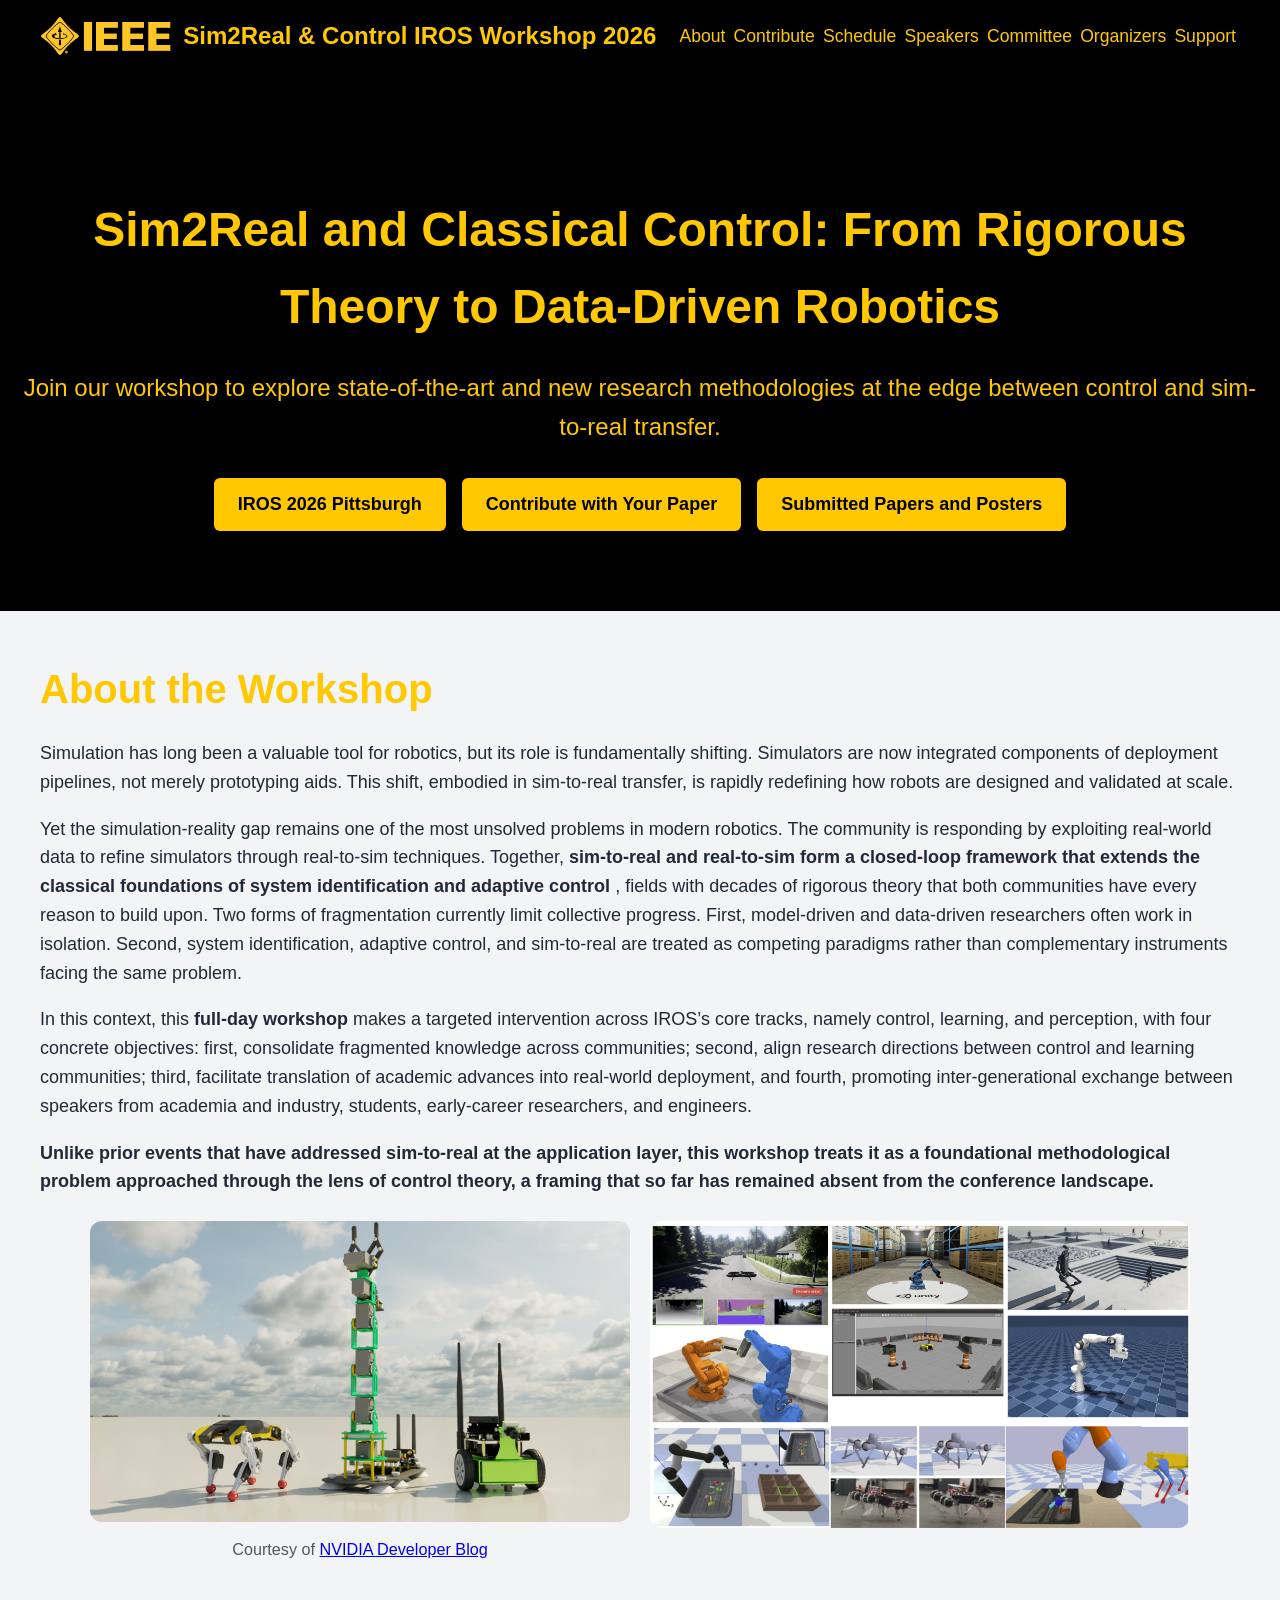
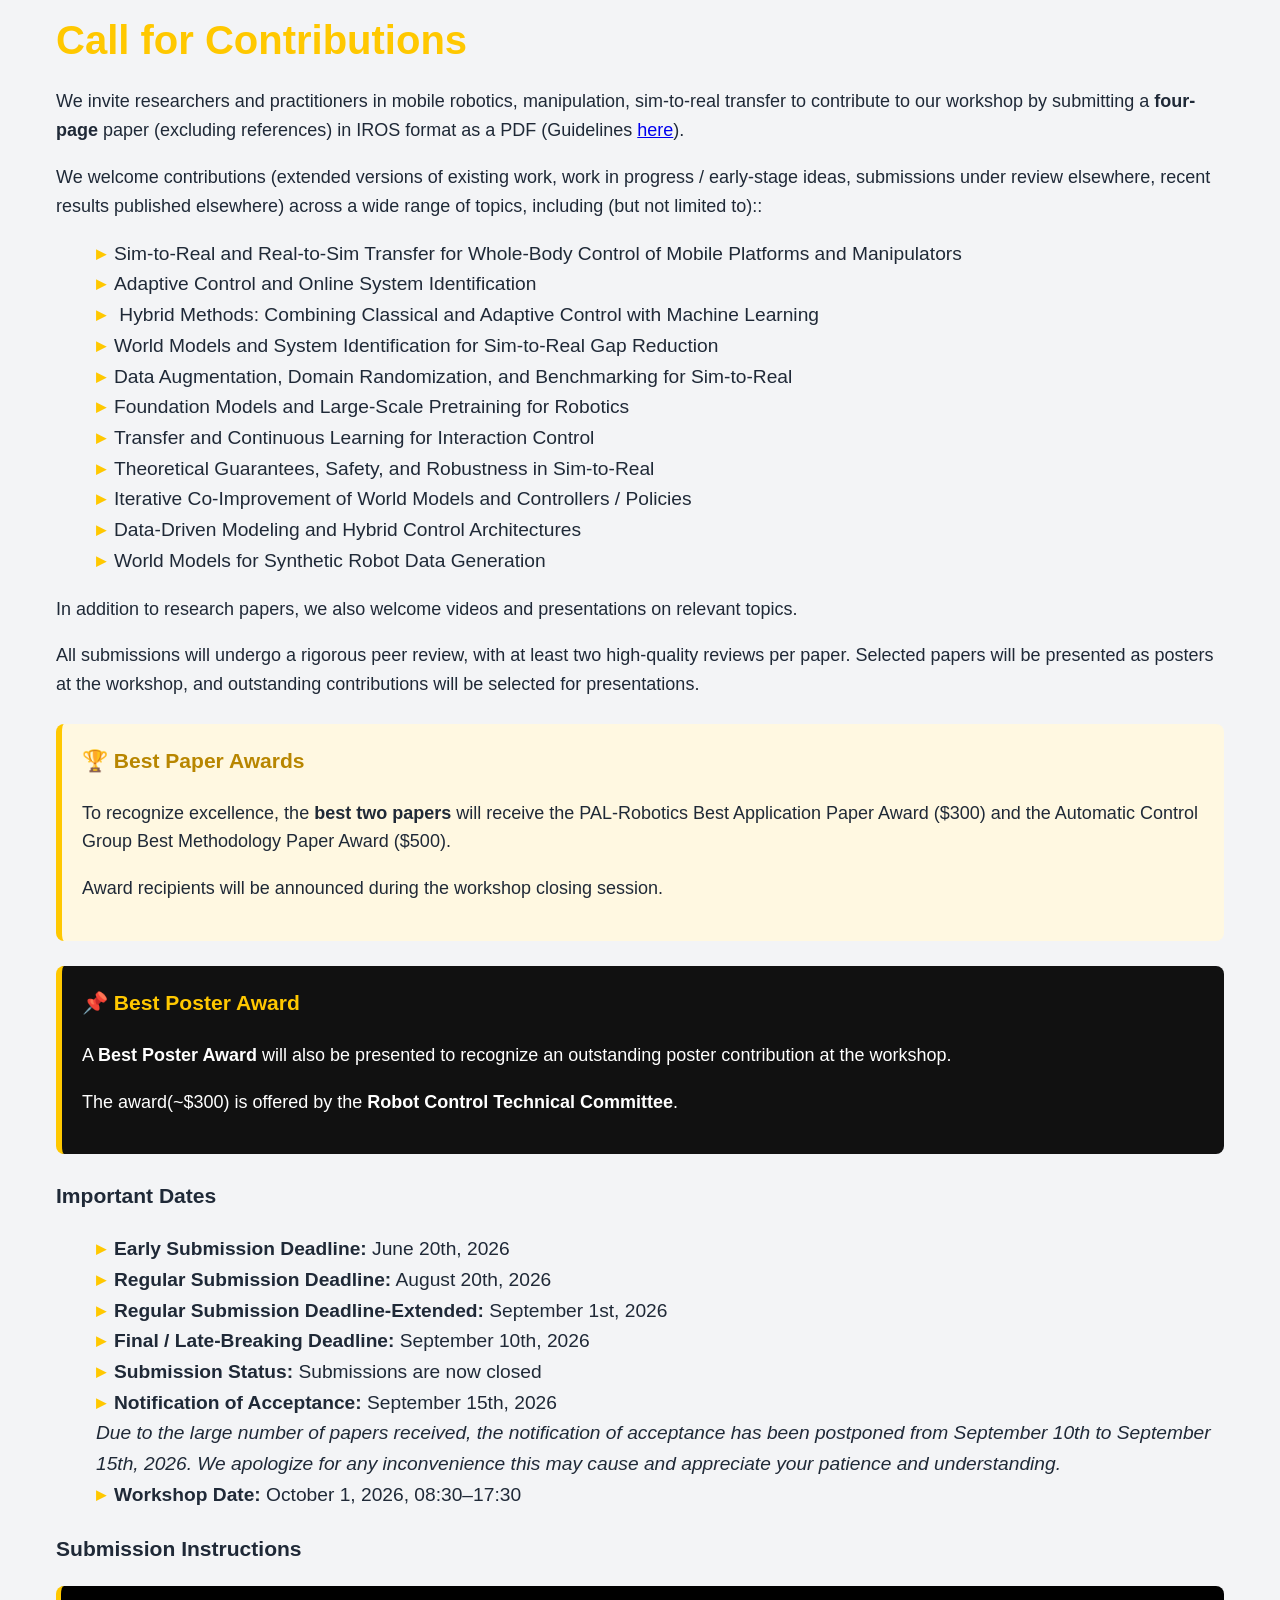
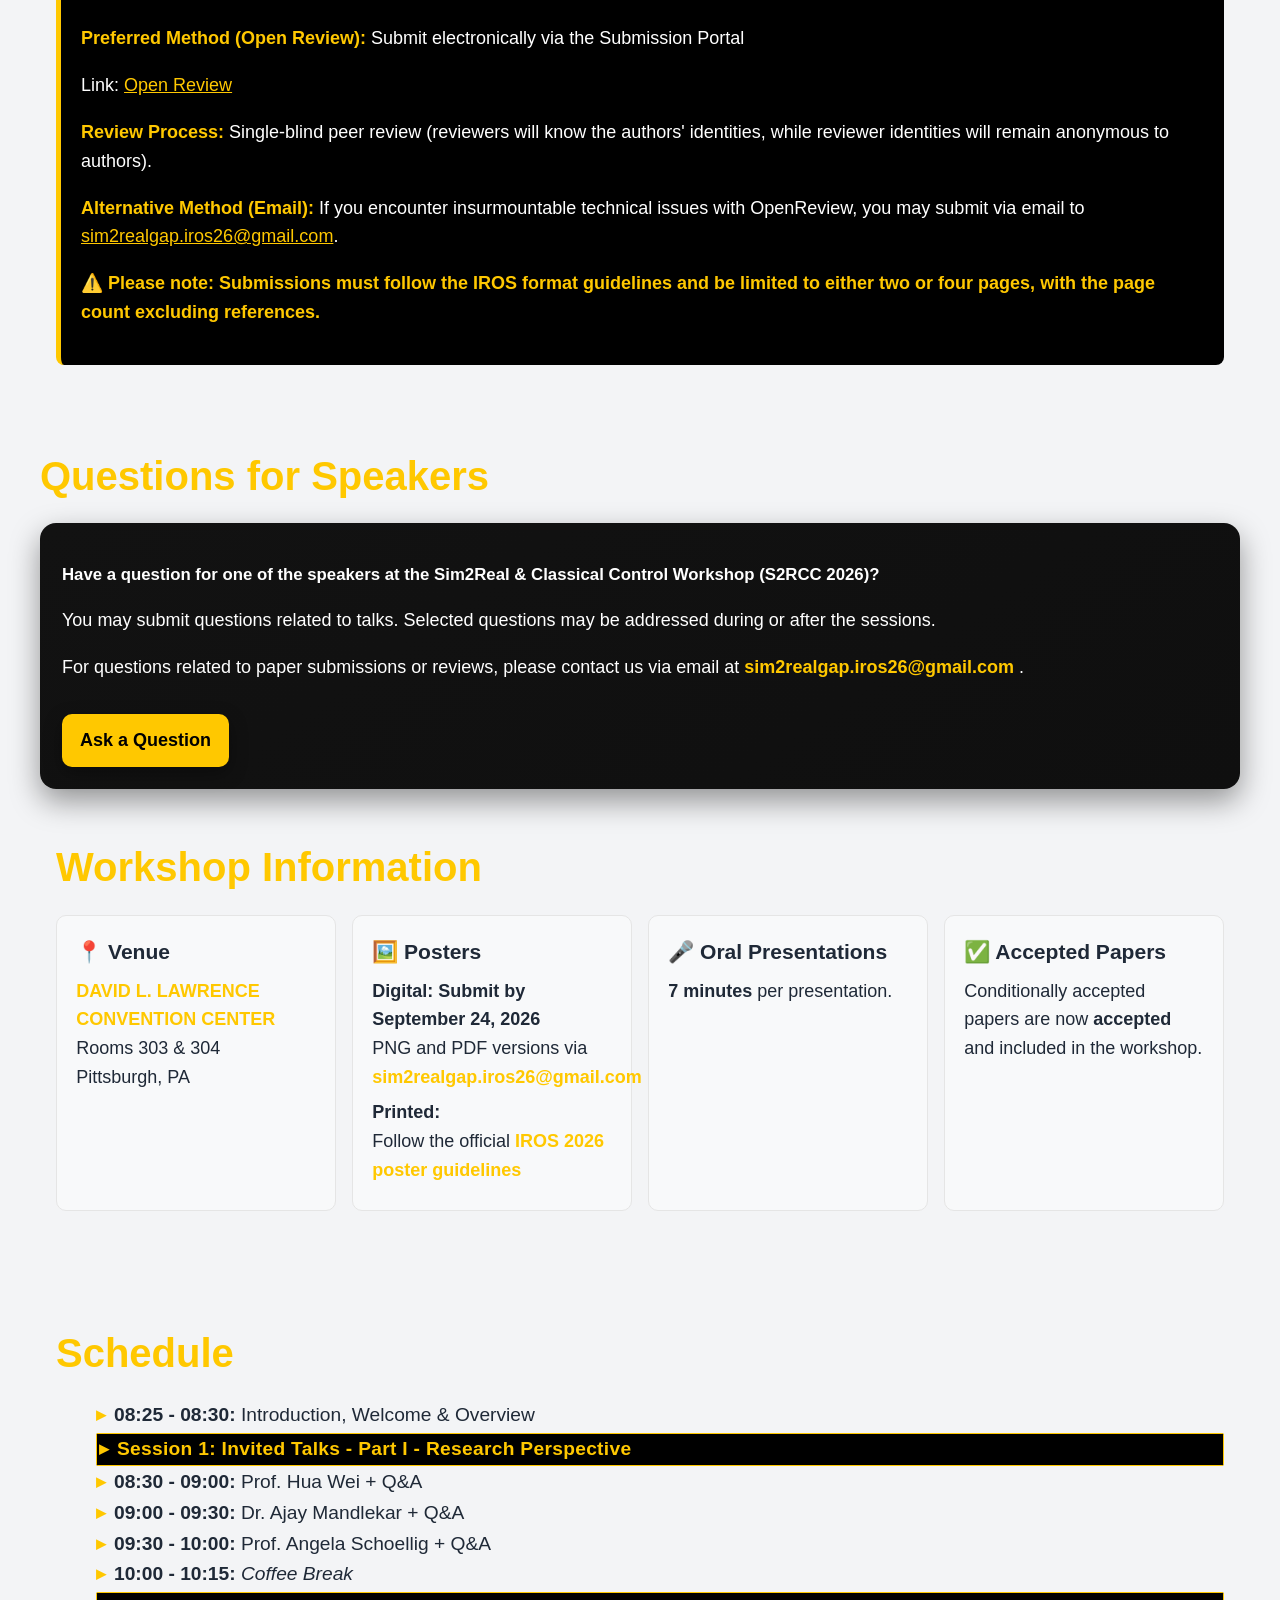
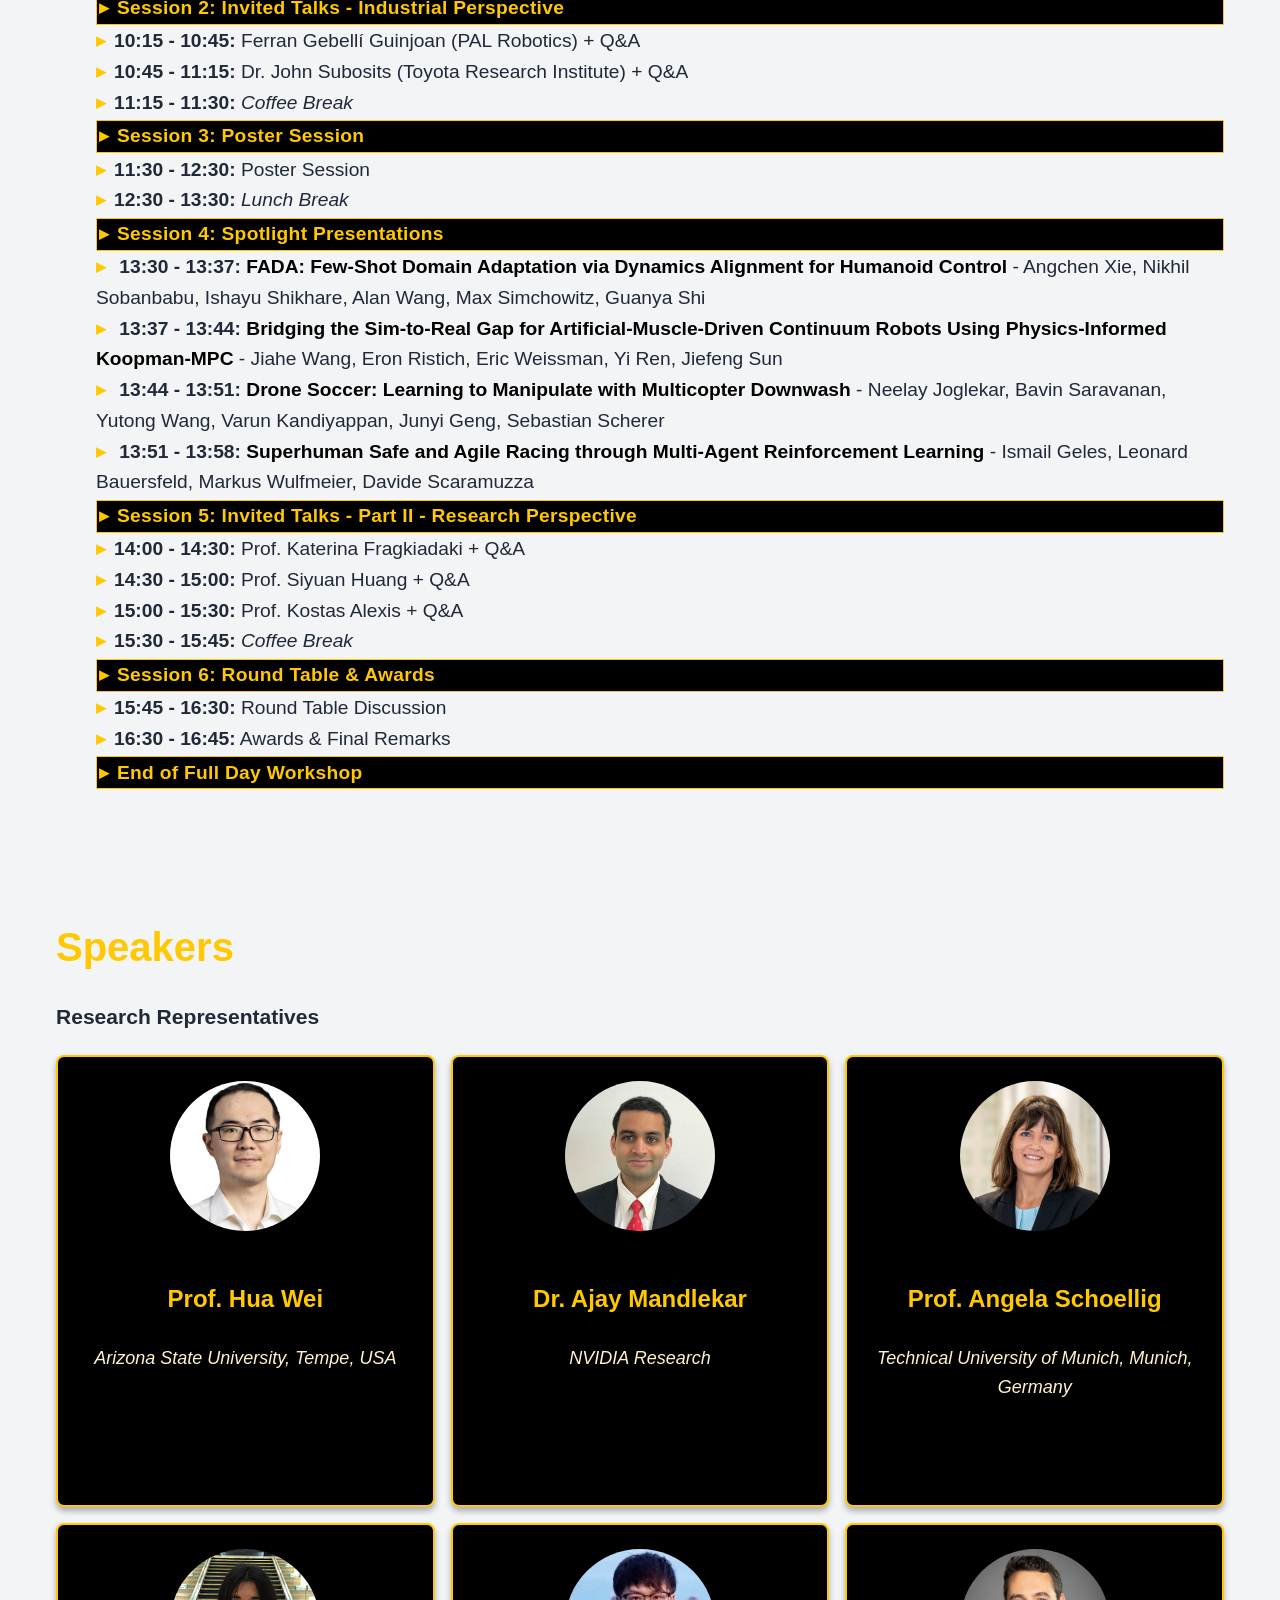
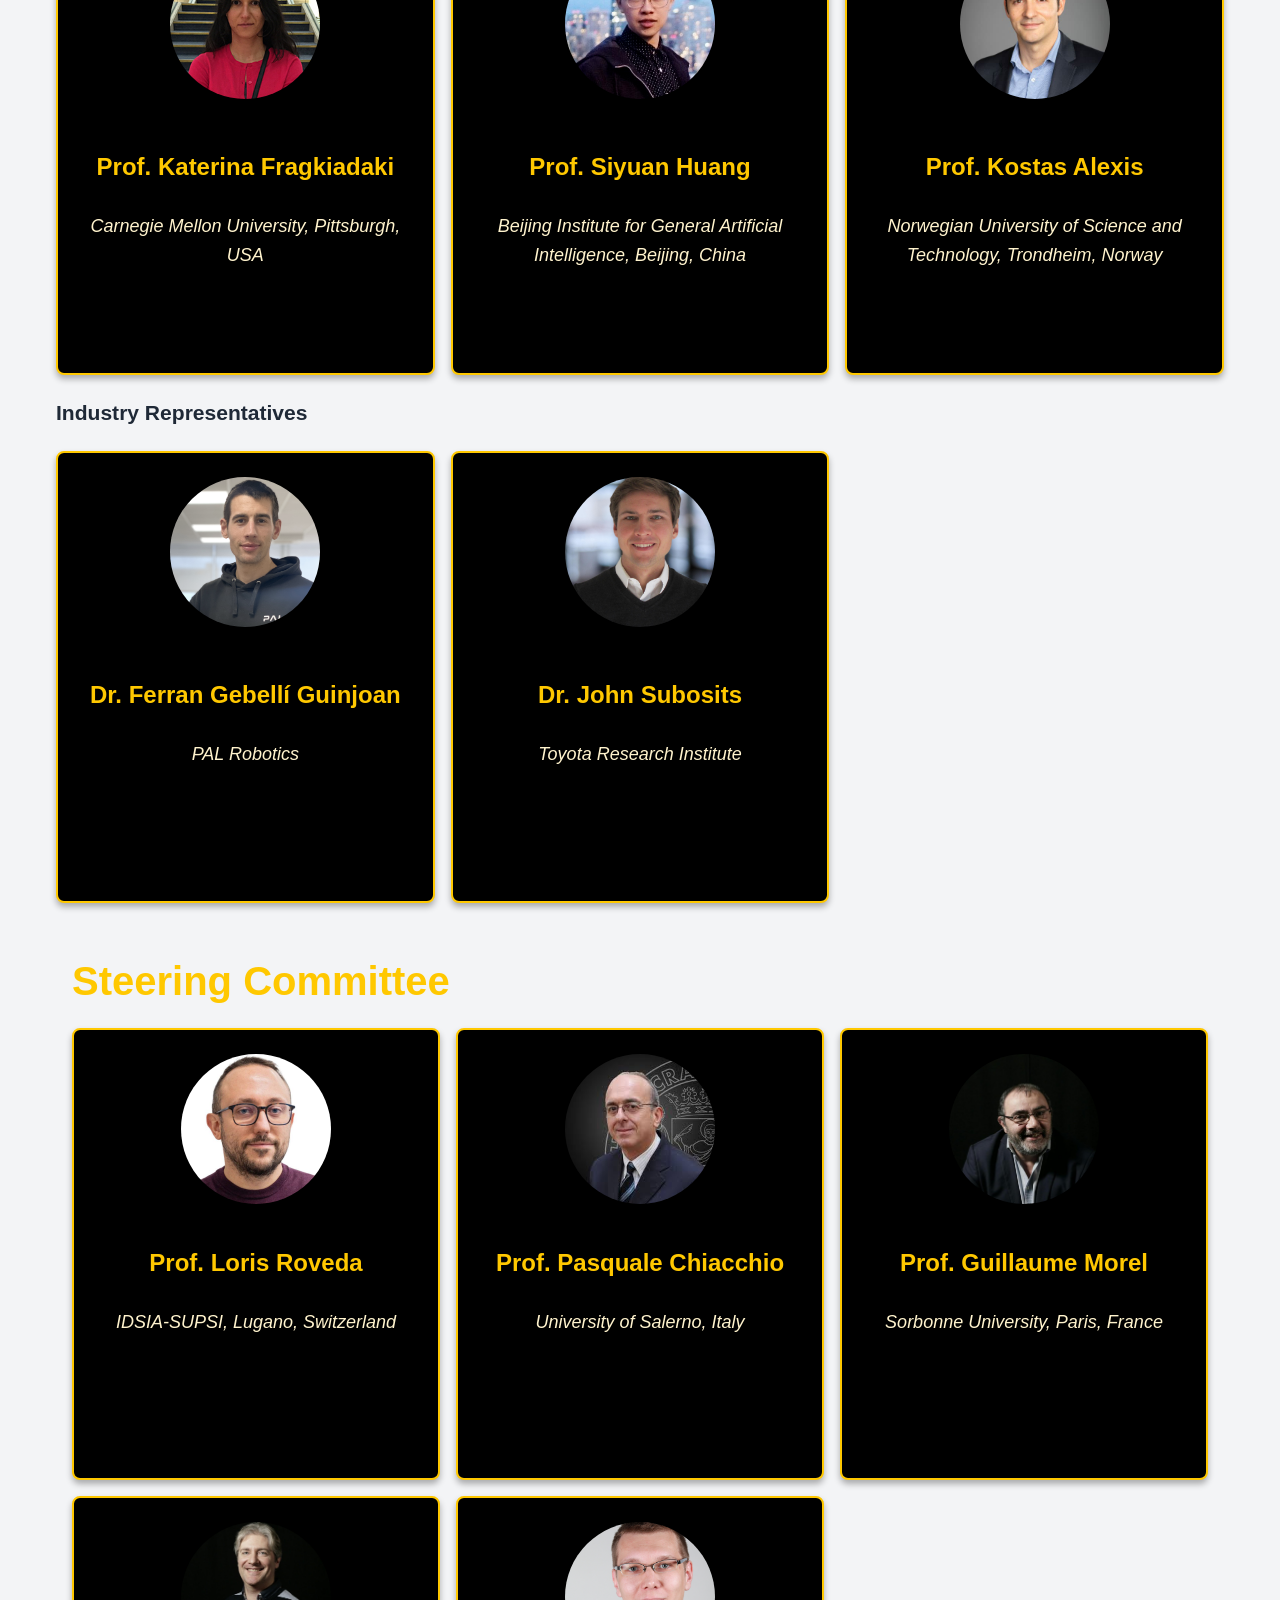
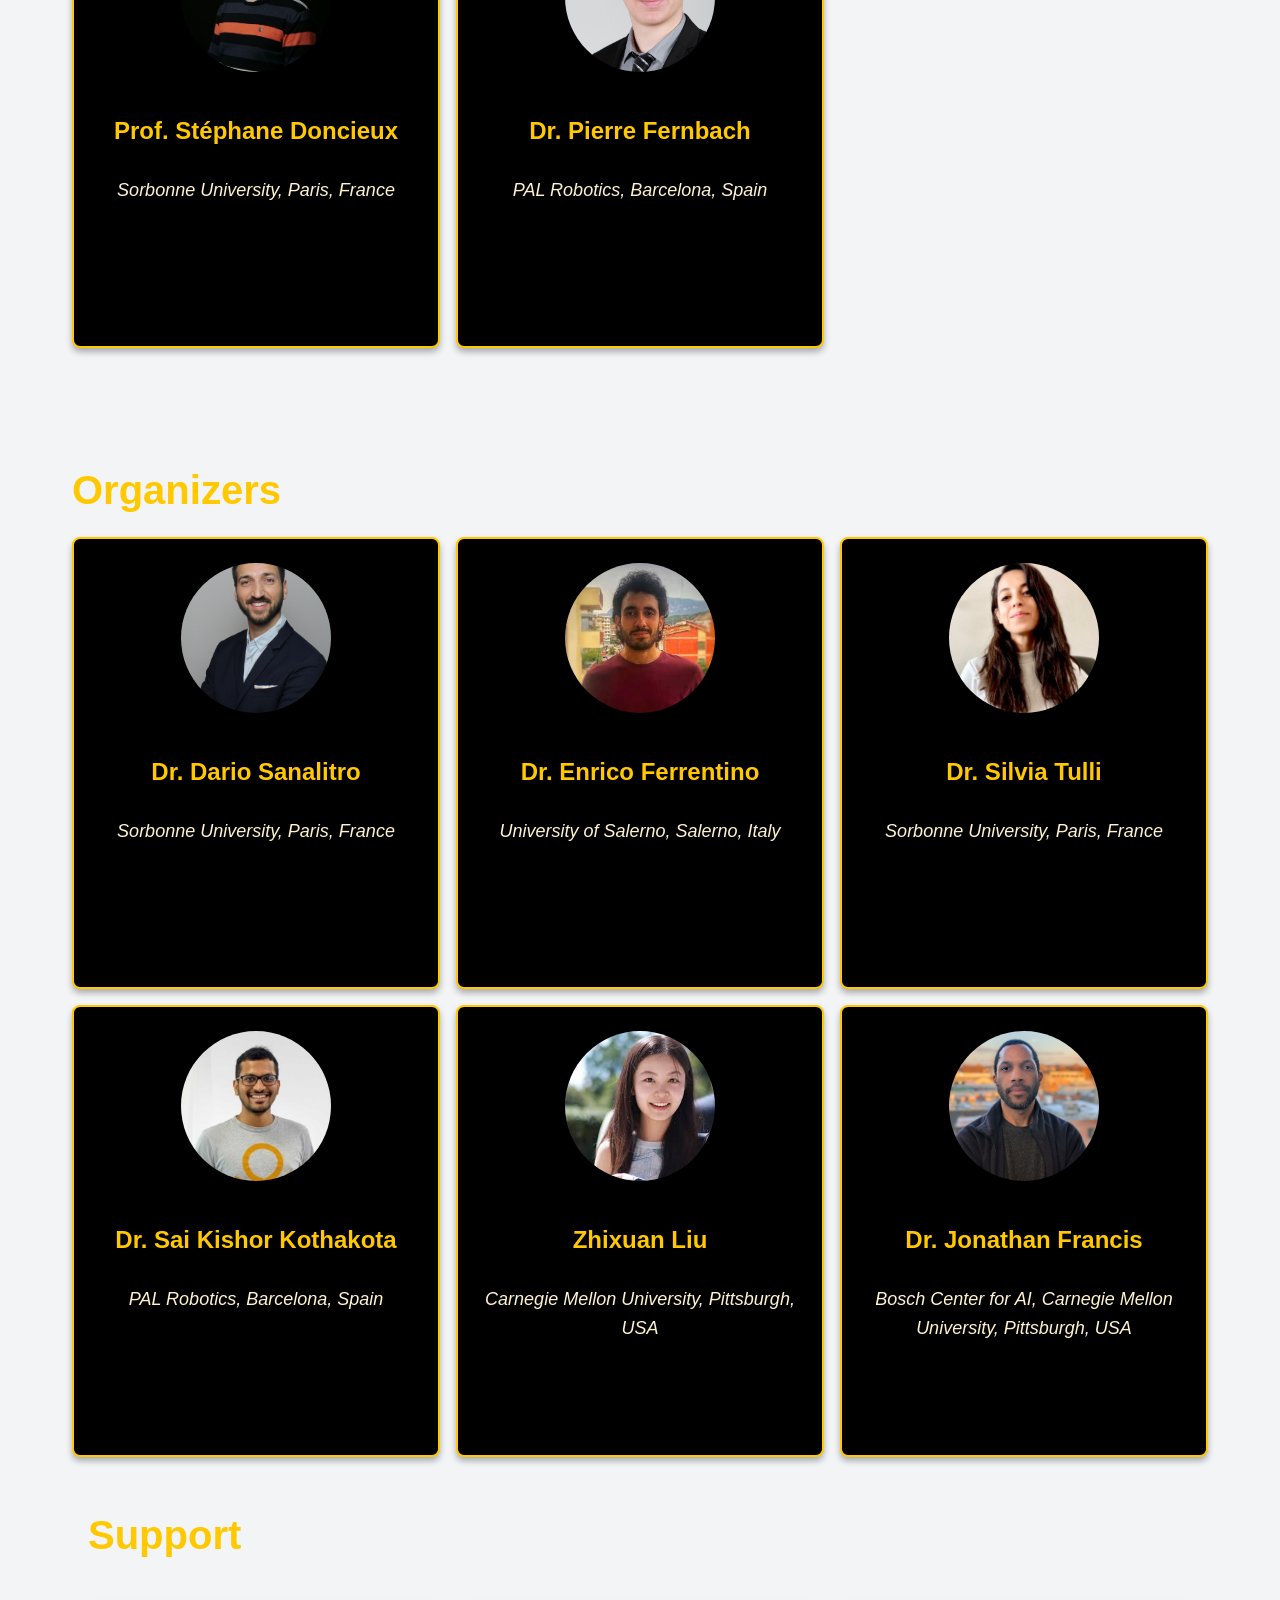
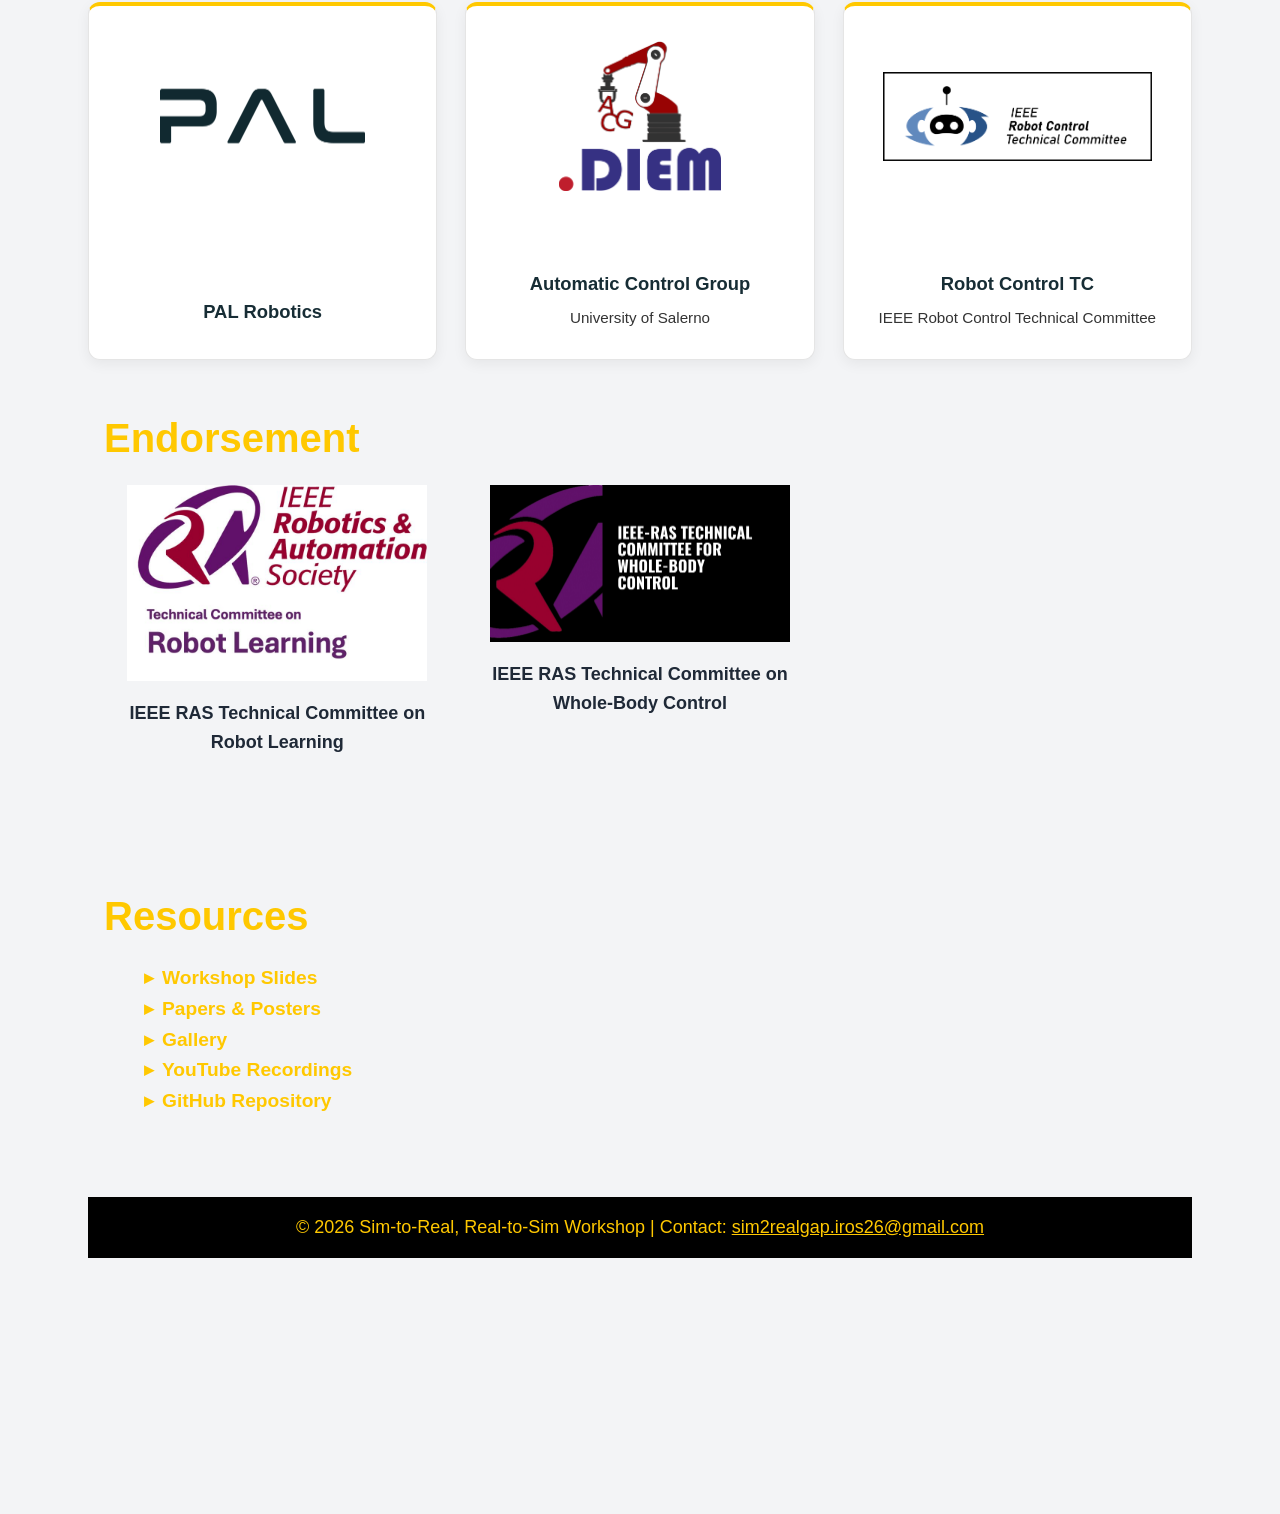
==== index.html @ a2e4227f "Update index.html" ====
<!DOCTYPE html>
<html lang="en">
<head>
  <meta charset="UTF-8">
  <meta name="viewport" content="width=device-width, initial-scale=1.0">
  <title>Sim2Real and Classical Control Workshop</title>
  <link rel="stylesheet" href="css/style.css">
  <script src="js/script.js" defer></script>
  <meta name="google-site-verification" content="RO2MeOyLV52VgD4TCIo8SEtLjc49aEYzUDkjh_sgpTs" />
    <meta name="description" content="Sim2Real and Classical Control: From Rigorous Theory to Data-Driven Robotics. IROS 2026 Workshop in Pittsburgh on sim-to-real transfer, classical control, robot learning, and data-driven robotics."> 
  <meta name="keywords" content="IROS 2026, Sim2Real, robotics, robot learning, classical control, sim-to-real transfer, data-driven robotics">
  <meta name="robots" content="index, follow">
  <link rel="canonical" href="https://sim2realgap.github.io/sim2real-and-control-workshop-iros2026/">
  <script type="application/ld+json">
{
 "@context": "https://schema.org",
 "@type": "Event",
 "name": "Sim2Real and Classical Control: From Rigorous Theory to Data-Driven Robotics",
 "startDate": "2026-10-01T08:30",
 "location": {
   "@type": "Place",
   "name": "IROS 2026 Pittsburgh"
 },
 "description": "IEEE IROS 2026 workshop on sim-to-real transfer, classical control, robot learning, and data-driven robotics."
}
</script>
</head>
<body>

  <!-- Header / Navigation -->
<header class="header">
  <nav class="nav container">
    <div class="logo-container">
      <img src="./images/ieee_logo.png" alt="Sim2Real and Control IROS Workshop 2026" class="logo-img">
      <span class="logo-text">Sim2Real & Control IROS Workshop 2026</span>
    </div>
    <ul class="nav-links">
      <li><a href="#about">About</a></li>
       <li><a href="#contribute">Contribute</a></li>
      <li><a href="#schedule">Schedule</a></li>
      <li><a href="#speakers">Speakers</a></li>
      <li><a href="#committee">Committee</a></li>
      <li><a href="#organizers">Organizers</a></li>
      <li><a href="#support">Support</a></li>
      <!-- <li><a href="#resources">Resources</a></li> -->
    </ul>
  </nav>
</header>

  <!-- Hero Section -->
  <section class="hero">
    <h2>Sim2Real and Classical Control: From Rigorous Theory to Data-Driven Robotics</h2>
    <p>Join our workshop to explore state-of-the-art and new research methodologies at the edge between control and sim-to-real transfer.</p>
  
    <div style="display: flex; flex-wrap: wrap; gap: 1rem; justify-content: center; margin-top: 1.5rem;">
    <a href="https://2026.ieee-iros.org/" target="_blank" class="btn btn-secondary" rel="noopener noreferrer">
      IROS 2026 Pittsburgh
    </a>
    <a href="https://openreview.net/group?id=IEEE.org/IROS/2026/Workshop/S2RCC" target="_blank" class="btn" rel="noopener noreferrer">
      Contribute with Your Paper
    </a>

    <a href="./posters.html" class="btn" rel="noopener noreferrer">
      Submitted Papers and Posters
    </a>        
  </div>
</a> </section>

<section id="about" class="container section">
  <h2>About the Workshop</h2>

  <p>
    Simulation has long been a valuable tool for robotics, but its role is fundamentally shifting. Simulators are now integrated components of deployment pipelines, not merely prototyping aids. This shift, embodied in sim-to-real transfer, is rapidly redefining how robots are designed and
validated at scale. 
  </p>
  <p>
Yet the simulation-reality gap remains one of the most unsolved problems in modern robotics. The community is responding by exploiting real-world data to refine simulators through real-to-sim techniques. Together, <b>sim-to-real and real-to-sim form a closed-loop framework that extends
the classical foundations of system identification and adaptive control </b>, fields with decades of rigorous theory that both communities have every reason to build upon.
Two forms of fragmentation currently limit collective progress. First, model-driven and data-driven researchers often work in isolation. Second, system identification, adaptive control, and
sim-to-real are treated as competing paradigms rather than complementary instruments facing the same problem.
  </p>
<p>
In this context, this <b>full-day workshop</b> makes a targeted intervention across IROS’s core tracks, namely control, learning, and perception, with four concrete objectives: first, consolidate fragmented knowledge across communities; second, align research directions between control and learning communities; third, facilitate translation of academic advances into real-world deployment, and fourth, promoting inter-generational exchange between speakers from academia and industry, students, early-career researchers, and engineers. 
  </p>
<p>
<b>Unlike prior events that have addressed sim-to-real at the application layer, this workshop treats it as a foundational methodological problem approached through the lens of control theory, a framing that so far has remained absent from the conference landscape.
 </b> </p>

<!-- Images container -->
<div style="display: flex; gap: 20px; justify-content: center; margin-top: 25px; flex-wrap: wrap;">

  <figure style="width: 45%; min-width: 280px; margin: 0; text-align: center;">
    <img src="./images/sim2real.png" alt="Sim-to-real transfer pipeline for robotics workshop IROS 2026" style="width: 100%; border-radius: 12px;">
    <figcaption style="font-size: 0.9em; color: #555; margin-top: 6px;">
      Courtesy of <a href="https://developer.nvidia.com/blog/training-in-nvidia-isaac-sim-closes-the-sim2real-gap/" target="_blank">NVIDIA Developer Blog</a>
    </figcaption>
  </figure>

  <figure style="width: 45%; min-width: 280px; margin: 0; text-align: center;">
    <img src="./images/all_sim.png" alt="Sim2Real simulators for robotics workshop IROS 2026" style="width: 100%; border-radius: 12px;">
    <figcaption style="font-size: 0.9em; color: #555; margin-top: 6px;">
    </figcaption>
  </figure>

</div>
  
  <section id="contribute" class="container section">
  <h2>Call for Contributions</h2>
  
  We invite researchers and practitioners in mobile robotics, manipulation, sim-to-real transfer to contribute to our workshop by submitting a <b>four-page</b> paper (excluding references) in IROS format as a PDF (Guidelines <a href="https://ras.papercept.net/conferences/support/support.php" target="_blank" rel="noopener noreferrer">here</a>).
  <p>
  We welcome contributions (extended versions of existing work, work in progress / early-stage ideas, submissions under review elsewhere, recent results published elsewhere) across a wide range of topics, including (but not limited to)::
  </p>

  <ul class="list">
    <li>Sim-to-Real and Real-to-Sim Transfer for Whole-Body Control of Mobile Platforms and
Manipulators</li>
    <li>Adaptive Control and Online System Identification</li>
    <li> Hybrid Methods: Combining Classical and Adaptive Control with Machine Learning</li>
    <li>World Models and System Identification for Sim-to-Real Gap Reduction</li>
    <li>Data Augmentation, Domain Randomization, and Benchmarking for Sim-to-Real</li>
    <li>Foundation Models and Large-Scale Pretraining for Robotics</li>
    <li>Transfer and Continuous Learning for Interaction Control</li>
    <li>Theoretical Guarantees, Safety, and Robustness in Sim-to-Real</li>
    <li>Iterative Co-Improvement of World Models and Controllers / Policies</li>
    <li>Data-Driven Modeling and Hybrid Control Architectures</li>
    <li>World Models for Synthetic Robot Data Generation</li>
  </ul>

  <p>In addition to research papers, we also welcome videos and presentations on relevant topics.
</p>

<p>All submissions will undergo a rigorous peer review, with at least two high-quality reviews per paper. Selected papers will be presented as posters at the workshop, and outstanding contributions will be selected for presentations.</p>

<!-- Best Paper Award Section -->
<div style="background-color: #fff8e1; border-left: 6px solid #ffc800; padding: 20px; margin: 25px 0; border-radius: 8px;">
  <h3 style="margin-top: 0; color: #b88600;">🏆 Best Paper Awards</h3>
    <p>To recognize excellence, the <b>best two papers</b> will receive the PAL-Robotics Best Application Paper Award ($300) and the Automatic Control Group Best Methodology Paper Award ($500). </p>
  <p>
  <p>
    Award recipients will be announced during the workshop closing session.
  </p>
</div>

    <!-- Best Poster Award Section -->
<div style="background-color: #111111; border-left: 6px solid #ffc800; padding: 20px; margin: 25px 0; border-radius: 8px; color: #ffffff;">
  <h3 style="margin-top: 0; color: #ffc800;">📌 Best Poster Award</h3>
  <p>
    A <b>Best Poster Award</b> will also be presented to recognize an
    outstanding poster contribution at the workshop.
  </p>
  <p>
    The award(~$300) is offered by the <b>Robot Control Technical Committee</b>.
  </p>
</div>

<h3>Important Dates</h3>

<ul class="list">
  <li><strong>Early Submission Deadline:</strong> June 20th, 2026</li>
  <li><strong>Regular Submission Deadline:</strong> August 20th, 2026</li>
  <li><strong>Regular Submission Deadline-Extended:</strong> September 1st, 2026</li>
  <li><strong>Final / Late-Breaking Deadline:</strong> September 10th, 2026</li>
  <li><strong>Submission Status:</strong> Submissions are now closed</li>
  <li><strong>Notification of Acceptance:</strong> September 15th, 2026
      <br><em>Due to the large number of papers received, the notification of acceptance has been postponed from September 10th to September 15th, 2026. We apologize for any inconvenience this may cause and appreciate your patience and understanding.</em>
      </li>
  <li><strong>Workshop Date:</strong> October 1, 2026, 08:30–17:30</li>
</ul>

<h3>Submission Instructions</h3>

<div style="background-color: #000000; color: #ffffff; border-left: 5px solid #ffc800; padding: 20px; margin: 15px 0; border-radius: 8px;">
  <p><strong style="color: #ffc800;">Preferred Method (Open Review):</strong> Submit electronically via the Submission Portal</p>
  <p>Link: <a href="https://openreview.net/group?id=IEEE.org/IROS/2026/Workshop/S2RCC" target="_blank" style="color: #ffc800;"> Open Review</a></p>

  <p><strong style="color: #ffc800;">Review Process:</strong> Single-blind peer review (reviewers will know the authors' identities, while reviewer identities will remain anonymous to authors).</p>
  
  <p><strong style="color: #ffc800;">Alternative Method (Email):</strong> If you encounter insurmountable technical issues with OpenReview, you may submit via email to <a href="mailto:sim2realgap.iros26@gmail.com" style="color: #ffc800;">sim2realgap.iros26@gmail.com</a>.</p>

  <p style="color: #ffc800; font-weight: bold; margin-top: 10px;">⚠️ Please note: Submissions must follow the IROS format guidelines and be limited to either two or four pages, with the page count excluding references.</p>
</div>
</section>

  <h2>Questions for Speakers</h2>

<div class="qa-box">

  <p class="qa-intro">
    Have a question for one of the speakers at the Sim2Real & Classical Control Workshop (S2RCC 2026)?
  </p>

  <p>
    You may submit questions related to talks. Selected questions may be addressed during or after the sessions.
  </p>

  <p>
    For questions related to paper submissions or reviews, please contact us via email at
    <a href="mailto:sim2realgap.iros26@gmail.com">
      sim2realgap.iros26@gmail.com
    </a>.
  </p>

  <a class="qa-button"
     href="https://docs.google.com/forms/d/e/1FAIpQLSc-sWcp3T8vetr5dh4k6BwvKU0Ku7mAKgW0arsXTkJzhmsqSA/viewform?usp=publish-editor"
     target="_blank">
    Ask a Question
  </a>

</div>

  <!-- Workshop Information Section -->

<section id="workshop-info" class="container section">
  <h2>Workshop Information</h2>

  <div class="info-grid">

<div class="info-card"> <h3>📍 Venue</h3> <p> <strong> <a href="https://www.pittsburghcc.com/" target="_blank" rel="noopener noreferrer"> DAVID L. LAWRENCE CONVENTION CENTER </a> </strong><br> Rooms 303 &amp; 304<br> Pittsburgh, PA </p> </div>

<div class="info-card"> <h3>🖼️ Posters</h3>

<p> <strong>Digital: Submit by September 24, 2026</strong><br> PNG and PDF versions via <a href="mailto:sim2realgap.iros26@gmail.com"> sim2realgap.iros26@gmail.com </a> </p>

<p> <strong>Printed: </strong><br> Follow the official <a href="https://2026.ieee-iros.org/program/presenter-instructions" target="_blank" rel="noopener noreferrer"> IROS 2026 poster guidelines </a> </p> </div>

<div class="info-card"> <h3>🎤 Oral Presentations</h3> <p> <strong>7 minutes</strong> per presentation. </p> </div>

<div class="info-card"> <h3>✅ Accepted Papers</h3> <p> Conditionally accepted papers are now <strong>accepted</strong> and included in the workshop. </p> </div>
  </div>
</section>

<!-- Schedule Section -->
<section id="schedule" class="container section">
  <h2>Schedule</h2>
  <ul class="list">
    <li><strong>08:25 - 08:30:</strong> Introduction, Welcome & Overview</li>

    <li class="session-title">Session 1: Invited Talks - Part I - Research Perspective</li>
    <li><strong>08:30 - 09:00:</strong> Prof. Hua Wei + Q&A</li>
    <li><strong>09:00 - 09:30:</strong> Dr. Ajay Mandlekar + Q&A</li>
    <li><strong>09:30 - 10:00:</strong> Prof. Angela Schoellig + Q&A</li>
    <li><strong>10:00 - 10:15:</strong> <em>Coffee Break</em></li>

    <li class="session-title">Session 2: Invited Talks - Industrial Perspective</li>
    <li><strong>10:15 - 10:45:</strong> Ferran Gebellí Guinjoan (PAL Robotics) + Q&A</li>
    <li><strong>10:45 - 11:15:</strong> Dr. John Subosits (Toyota Research Institute) + Q&A</li>
    <li><strong>11:15 - 11:30:</strong> <em>Coffee Break</em></li>

    <li class="session-title">Session 3: Poster Session</li>
    <li><strong>11:30 - 12:30:</strong> Poster Session</li>

    <li><strong>12:30 - 13:30:</strong> <em>Lunch Break</em></li>

    <li class="session-title">Session 4: Spotlight Presentations</li>
    <li>
  <strong>13:30 - 13:37:</strong>
  <a href="https://openreview.net/forum?id=NOqbCDCEtq" target="_blank">
    FADA: Few-Shot Domain Adaptation via Dynamics Alignment for Humanoid Control
  </a>
  - Angchen Xie, Nikhil Sobanbabu, Ishayu Shikhare, Alan Wang,
  Max Simchowitz, Guanya Shi
</li>

<li>
  <strong>13:37 - 13:44:</strong>
  <a href="https://openreview.net/forum?id=C9x1GMQRAo" target="_blank">
    Bridging the Sim-to-Real Gap for Artificial-Muscle-Driven Continuum Robots
    Using Physics-Informed Koopman-MPC
  </a>
  - Jiahe Wang, Eron Ristich, Eric Weissman, Yi Ren, Jiefeng Sun
</li>

<li>
  <strong>13:44 - 13:51:</strong>
  <a href="https://openreview.net/forum?id=j9hYMWmsuU" target="_blank">
    Drone Soccer: Learning to Manipulate with Multicopter Downwash
  </a>
  - Neelay Joglekar, Bavin Saravanan, Yutong Wang, Varun Kandiyappan,
  Junyi Geng, Sebastian Scherer
</li>

<li>
  <strong>13:51 - 13:58:</strong>
  <a href="https://openreview.net/forum?id=xiYeGeU01C" target="_blank">
    Superhuman Safe and Agile Racing through Multi-Agent Reinforcement Learning
  </a>
  - Ismail Geles, Leonard Bauersfeld, Markus Wulfmeier, Davide Scaramuzza
</li>

    <li class="session-title">Session 5: Invited Talks - Part II - Research Perspective</li>
    <li><strong>14:00 - 14:30:</strong> Prof. Katerina Fragkiadaki + Q&A</li>
    <li><strong>14:30 - 15:00:</strong> Prof. Siyuan Huang + Q&A</li>
    <li><strong>15:00 - 15:30:</strong> Prof. Kostas Alexis + Q&A</li>
    <li><strong>15:30 - 15:45:</strong> <em>Coffee Break</em></li>

    <li class="session-title">Session 6: Round Table & Awards</li>
    <li><strong>15:45 - 16:30:</strong> Round Table Discussion</li>
    <li><strong>16:30 - 16:45:</strong> Awards & Final Remarks</li>

    <li class="session-title"><strong>End of Full Day Workshop</strong></li>
  </ul>
</section>

  <!-- Speakers Section -->
  <section id="speakers" class="container section">
    <h2>Speakers</h2>
      <!-- Research Representatives -->
  <h3>Research Representatives</h3>
<div class="grid">
  <div class="card">
    <a href="https://labs.engineering.asu.edu/hw/" target="_blank">
      <img src="./images/people/hua.png" alt="Prof. Hua Wei">
      <h3>Prof. Hua Wei</h3>
    </a>
    <p class="affiliation">Arizona State University, Tempe, USA</p>
  </div>

   <div class="card">
    <a href="https://ai.stanford.edu/~amandlek/" target="_blank">
      <img src="./images/people/ajay.jpeg" alt="Dr. Ajay Mandlekar">
      <h3>Dr. Ajay Mandlekar</h3>
    </a>
    <p class="affiliation">NVIDIA Research</p>
  </div>

    <div class="card">
    <a href="https://www.dynsyslab.org/prof-angela-schoellig/" target="_blank">
      <img src="./images/people/angela.jpg" alt="Prof. Angela Schoellig">
      <h3>Prof. Angela Schoellig</h3>
    </a>
    <p class="affiliation">Technical University of Munich, Munich, Germany</p>
  </div>

  <div class="card">
    <a href="https://www.cs.cmu.edu/~katef/" target="_blank">
      <img src="./images/people/kate.jpg" alt="Prof. Katerina Fragkiadaki">
      <h3>Prof. Katerina Fragkiadaki</h3>
    </a>
    <p class="affiliation">Carnegie Mellon University, Pittsburgh, USA</p>
  </div>
    <div class="card">
    <a href="https://siyuanhuang.com/" target="_blank">
      <img src="./images/people/siyuan.jpeg" alt="Prof. Siyuan Huang">
      <h3>Prof. Siyuan Huang</h3>
    </a>
    <p class="affiliation">Beijing Institute for General Artificial Intelligence, Beijing, China</p>
  </div>

  <div class="card">
    <a href="http://www.kostasalexis.com/" target="_blank">
      <img src="./images/people/kostas.jpg" alt="Prof. Kostas Alexis">
      <h3>Prof. Kostas Alexis</h3>
    </a>
    <p class="affiliation">Norwegian University of Science and Technology, Trondheim, Norway</p>
  </div>

</div>
    <!-- Industry Representatives -->
<h3>Industry Representatives</h3>
<div class="grid">
  <div class="card">
    <a href="https://www.pal-robotics.com/" target="_blank">
      <img src="./images/people/ferran.png" alt="PAL Robotics Speaker">
      <h3>Dr. Ferran Gebellí Guinjoan</h3>
    </a>
    <p class="affiliation">PAL Robotics</p>
  </div>

  <div class="card">
    <a href="https://scholar.google.com/citations?user=BmXLo58AAAAJ&hl=en" target="_blank">
      <img src="./images/people/John.jpg" alt="Dr. John Subosits">
      <h3>Dr. John Subosits</h3>
    </a>
    <p class="affiliation">Toyota Research Institute</p>
  </div>
</div>

  <!-- Papers Section 
  <section id="papers" class="container section">
    <h2>Accepted Papers</h2>
    <div class="grid">
      <div class="card">
        <h3>RotorPy: Python Multirotor Simulator</h3>
        <p>Authors: A. Researcher, B. Developer</p>
        <a href="assets/pdfs/rotorpy.pdf" class="btn-link">View PDF</a>
      </div>
      <div class="card">
        <h3>MARSIM: Lightweight LiDAR UAV Simulator</h3>
        <p>Authors: C. Engineer, D. Scientist</p>
        <a href="assets/pdfs/marsim.pdf" class="btn-link">View PDF</a>
      </div>
    </div>
  </section> -->

  <!-- Simulators Section 
  <section id="simulators" class="container section">
    <h2>UAV Simulators & Tools</h2>
    <div class="grid">
      <div class="card">
        <h3>AirSim</h3>
        <p>Photorealistic simulator for drones and autonomous vehicles.</p>
        <a href="https://microsoft.github.io/AirSim/" target="_blank" class="btn-link">Visit</a>
      </div>
      <div class="card">
        <h3>Flightmare</h3>
        <p>Fast UAV simulator for research and learning-based control.</p>
        <a href="#" class="btn-link">Visit</a>
      </div>
    </div>
  </section> -->
  
    <!-- Commitee Section -->
<section id="committee" class="container section">
  <h2>Steering Committee</h2>
  <div class="grid">

    <div class="card">
      <img src="./images/loris.jpg" alt="Loris Roveda">
      <h3>
        <a href="https://scholar.google.com/citations?hl=en&user=3un_pPgAAAAJ" target="_blank">Prof. Loris Roveda</a>
      </h3>
      <p class="affiliation">IDSIA-SUPSI, Lugano, Switzerland</p>
      <!-- Google Scholar profile found — cited works in robotics, AI, optimization, etc. :contentReference[oaicite:0]{index=0} -->
    </div>

    <div class="card">
      <img src="./images/chiacchio.jpeg" alt="Pasquale Chiacchio">
      <h3>
        <a href="https://scholar.google.fr/citations?hl=en&user=ylhIiSAAAAAJ" target="_blank">Prof. Pasquale Chiacchio</a>
      </h3>
      <p class="affiliation">University of Salerno, Italy</p>
      <!-- Verified Google Scholar profile for Pasquale Chiacchio :contentReference[oaicite:1]{index=1} -->
    </div>

    <div class="card">
      <img src="./images/people/guillaume.png" alt="Guillaume Morel">
      <h3>
        <a href="https://scholar.google.com/citations?hl=en&user=ESb02QcAAAAJ" target="_blank">Prof. Guillaume Morel</a>
      </h3>
      <p class="affiliation">Sorbonne University, Paris, France</p>
      <!-- Google Scholar page showing long publication record in robotics :contentReference[oaicite:2]{index=2} -->
    </div>

    <div class="card">
      <img src="./images/people/stephane.jpg" alt="Stephane Doncieux">
      <h3>
        <a href="https://scholar.google.com/citations?hl=en&user=K7tt_7QAAAAJ" target="_blank">Prof. Stéphane Doncieux</a>
      </h3>
      <p class="affiliation">Sorbonne University, Paris, France</p>
      <!-- Verified Google Scholar profile for Stéphane Doncieux :contentReference[oaicite:3]{index=3} -->
    </div>

    <div class="card">
      <img src="./images/people/pierre.JPG" alt="Pierre Fernbach">
      <h3>
        <a href="https://scholar.google.com/citations?user=y4XnB6IAAAAJ&hl=fr" target="_blank">Dr. Pierre Fernbach </a>
      </h3>
      <p class="affiliation">PAL Robotics, Barcelona, Spain</p>
      <!-- Verified Google Scholar profile for Stéphane Doncieux :contentReference[oaicite:3]{index=3} -->
    </div>

  </div>
</section>
<section id="organizers" class="container section">
  <h2>Organizers</h2>
  <div class="grid">
<div class="card">
  <img src="./images/dario.png" alt="Dario Sanalitro">
  <h3>
    <a href="https://dsanalit.github.io" target="_blank">Dr. Dario Sanalitro</a>
  </h3>
  <p class="affiliation">Sorbonne University, Paris, France</p>
</div>

<div class="card">
  <img src="./images/enrico.jpeg" alt="Enrico Ferrentino">
  <h3>
    <a href="https://scholar.google.com/citations?user=WKTJ6iIAAAAJ&hl=en" target="_blank">Dr. Enrico Ferrentino</a>
  </h3>
  <p class="affiliation">University of Salerno, Salerno, Italy</p>
</div>

<div class="card">
  <img src="./images/silvia.jpg" alt="Silvia Tulli">
  <h3>
    <a href="https://silviatulli.com" target="_blank">Dr. Silvia Tulli</a>
  </h3>
  <p class="affiliation">Sorbonne University, Paris, France</p>
</div>

<div class="card">
  <img src="./images/sai.jpeg" alt="Sai Kishor Kothakota">
  <h3>
    <a href="#" target="_blank">Dr. Sai Kishor Kothakota</a>
  </h3>
  <p class="affiliation">PAL Robotics, Barcelona, Spain</p>
</div>

    <div class="card">
      <img src="./images/people/liu.jpeg" alt="Zhixuan Liu">
      <h3>
        <a href="https://ariannaliu.github.io/" target="_blank">Zhixuan Liu</a>
      </h3>
      <p class="affiliation">Carnegie Mellon University, Pittsburgh, USA</p>
    </div>

    <div class="card">
      <img src="./images/people/jon.jpg" alt="Jonathan Francis">
      <h3>
        <a href="https://jonfranc.com/" target="_blank">Dr. Jonathan Francis</a>
      </h3>
      <p class="affiliation">Bosch Center for AI, Carnegie Mellon University, Pittsburgh, USA</p>
    </div>


  </div>

<!-- Support Section -->
<section id="support" class="container section">
  <h2>Support</h2>

  <div class="support-grid">

    <!-- PAL Robotics -->
    <div class="sponsor-card">
      <div class="sponsor-logo">
        <a href="https://www.pal-robotics.com/" target="_blank">
          <img src="./images/pal_logo.png" alt="PAL Robotics Logo">
        </a>
      </div>

      <div class="sponsor-info">
        <h3>PAL Robotics</h3>
      </div>
    </div>

    <!-- Automatic Control Group -->
    <div class="sponsor-card">
      <div class="sponsor-logo">
        <a href="https://www.second-sponsor.com/" target="_blank">
          <img src="./images/logo_automatic.png" alt="Automatic Control Group Logo">
        </a>
      </div>

      <div class="sponsor-info">
        <h3>Automatic Control Group</h3>
        <p>University of Salerno</p>
      </div>
    </div>

    <!-- Robot Control Technical Committee -->
    <div class="sponsor-card">
      <div class="sponsor-logo">
        <a href="https://www.second-sponsor.com/" target="_blank">
          <img src="./images/RC_Logo.png" alt="IEEE Robot Control Technical Committee Logo">
        </a>
      </div>

      <div class="sponsor-info">
        <h3>Robot Control TC</h3>
        <p>IEEE Robot Control Technical Committee</p>
      </div>
    </div>

  </div>

<!-- Endorsement Section -->
<section id="committee" class="container section">
  <h2>Endorsement</h2>
  <div class="grid">
    <div class="image-only">
      <a href="https://www.ieee-ras.org/technical-activities/technical-committees/robot-learning" target="_blank">
        <img src="./images/ras_RL.jpeg" alt="IEEE RAS Technical Committee on Robot Learning Logo">
      </a>
      <p><strong>IEEE RAS Technical Committee on Robot Learning</strong></p>
    </div>

    <div class="image-only">
      <a href="https://www.ieee-ras.org/technical-activities/technical-committees/whole-body-control" target="_blank">
        <img src="./images/ras_wbc.jpeg" alt="IEEE RAS Technical Committee on Whole-Body Control Logo">
      </a>
      <p><strong>IEEE RAS Technical Committee on Whole-Body Control</strong></p>
    </div>
  </div>
</section>

  <!-- Resources Section -->
  <section id="resources" class="container section">
    <h2>Resources</h2>
    <ul class="list">
      <li><a href="#" class="btn-link">Workshop Slides</a></li>
      <li><a href="posters.html" class="btn-link">Papers & Posters</a></li>
      <li><a href="#" class="btn-link">Gallery</a></li>
      <li><a href="#" class="btn-link">YouTube Recordings</a></li>
      <li><a href="#" class="btn-link">GitHub Repository</a></li>
      
    </ul>
  </section>

  <!-- Footer -->
  <footer class="footer">
    &copy; 2026 Sim-to-Real, Real-to-Sim Workshop | Contact: <a href="mailto:sim2realgap.iros26@gmail.com @gmail.com">sim2realgap.iros26@gmail.com</a>
  </footer>

</body>
</html>
---- css/style.css ----
/* General Styles */
body {
  font-family: 'Arial', sans-serif;
  line-height: 1.6;
  margin: 0;
  background: #f3f4f6;
  color: #1f2937;
  scroll-behavior: smooth;
}

/* IEEE Colors */
:root {
  --ieeeyellow: #ffc800;  /* Yellow for text/writing */
  --ieeeblack: #000000;   /* Black for boxes/backgrounds */
}

/* Header */
.header {
  background: var(--ieeeblack);
  color: var(--ieeeyellow);
  position: sticky;
  top: 0;
  z-index: 1000;
}
.nav.container {
  display: flex;
  justify-content: space-between;
  align-items: center;
  padding: 1rem;
}
/* Update nav-links for better spacing */
.nav-links {
  display: flex;
  gap: 0.01rem; /* Increased from 1rem */
  list-style: none; /* Remove bullets */
  margin: 0;
  padding: 0;
  align-items: center;
}

.nav-links li {
  margin: 0; /* Reset margins */
}

.nav-links a {
  color: var(--ieeeyellow);
  text-decoration: none;
  padding: 0.125rem 0.25rem; /* Button-like padding */
  border-radius: 0.25rem;
  transition: all 0.2s ease;
  font-weight: 500;
}

.nav-links a:hover {
  background: rgba(255, 200, 0, 0.2); /* Subtle yellow glow */
  text-decoration: none;
  transform: translateY(-1px);
}

/* Mobile optimization */
@media (max-width: 1024px) {
  .nav-links {
    gap: 1.5rem;
  }
}

@media (max-width: 768px) {
  .nav-links {
    gap: 1rem;
    font-size: 0.9rem;
  }
}
.logo {
  font-weight: bold;
  font-size: 1.5rem;
  color: var(--ieeeyellow);
}

/* Add to existing CSS */
.logo-container {
  display: flex;
  align-items: center;
  gap: 0.75rem;
}

.logo-img {
  height: 40px;
  width: auto;
  border-radius: 4px;
}

.logo-text {
  font-weight: bold;
  font-size: 1.5rem;
  color: var(--ieeeyellow);
}

/* Mobile hamburger (bonus) */
@media (max-width: 768px) {
  .nav-links {
    display: none; /* Add hamburger JS later */
  }
}

/* Hero */
.hero {
  background: var(--ieeeblack);
  color: var(--ieeeyellow);
  text-align: center;
  padding: 5rem 1rem;
}
.hero h2 {
  font-size: 2.5rem;
  margin-bottom: 1rem;
  color: var(--ieeeyellow);
}
.hero p {
  font-size: 1.2rem;
  margin-bottom: 2rem;
  color: var(--ieeeyellow);
}
.btn {
  background: var(--ieeeyellow);
  color: var(--ieeeblack);
  padding: 0.75rem 1.5rem;
  text-decoration: none;
  border-radius: 0.375rem;
  display: inline-block;
  font-weight: bold;
}
.btn:hover {
  background: #e6b800; /* Slightly darker yellow */
  color: var(--ieeeblack);
}

.session-title {
  background: var(--ieeeblack);
  color: var(--ieeeyellow);
  font-weight: bold;
  text-align: left;
  padding: 0.01rem 0.1rem;  /* Smaller: was 0.1rem */
  margin: 0.1rem 0;         /* Smaller: was 0.25rem 0 */
  border: 1px solid var(--ieeeyellow);
  border-radius: 0.1rem;    /* Smaller: was 0.15rem */
  letter-spacing: 0.3px;    /* Smaller: was 0.5px */
}

#about h2 {
  margin-top: 30px;   /* reduce space before Targeted Topics */
  margin-bottom: 15px;
}

#about .list {
  margin-top: 10px;
}

/* Sections */
.container {
  max-width: 1200px;
  margin: auto;
  padding: 1rem 1rem;
}
.section {
  margin-bottom: 3rem;
}
.section h2 {
  font-size: 2rem;
  margin-bottom: 1rem;
  color: var(--ieeeyellow);
}

/* Grid / Cards */
.grid {
  display: grid;
  grid-template-columns: 1fr;
  gap: 1rem;
}
@media (min-width: 768px) {
  .grid {
    grid-template-columns: repeat(2, 1fr);
  }
}
@media (min-width: 1024px) {
  .grid {
    grid-template-columns: repeat(3, 1fr);
  }
}
.card {
  background: var(--ieeeblack);
  color: var(--ieeeyellow);
  padding: 1.5rem;
  border-radius: 0.5rem;
  box-shadow: 0 4px 6px rgba(0,0,0,0.3);
  text-align: center;
  border: 2px solid var(--ieeeyellow);

  /* Fix the card size */
  height: 400px;        /* Set a fixed height */
  display: flex;        /* Flex layout for content alignment */
  flex-direction: column;
  justify-content: flex-start; /* or center if you want vertical centering */
  align-items: center;
}
.card img {
  border-radius: 50%;
  width: 150px;      /* Fixed width */
  height: 150px;     /* Fixed height to keep shape consistent */
  object-fit: cover; /* Ensure image fills the space without distortion */
  margin-bottom: 1rem;
}
.card h3 {
  color: var(--ieeeyellow);
  margin-bottom: 0.5rem;
}

/* Remove underline and inherit text color for links inside cards */
.card a {
  text-decoration: none; /* remove underline */
  color: inherit;        /* h3 and p keep the yellow color */
}

/* Optional: add hover effect for the h3 inside link */
.card a:hover h3 {
  color: #ffd700; /* example: brighter yellow on hover */
}

.affiliation {
  font-style: italic;
  color: #fff3cd; /* Lighter yellow tint for contrast */
  margin-bottom: 0.5rem;
}
.btn-link {
  color: var(--ieeeyellow);
  text-decoration: none;
  font-weight: bold;
}
.btn-link:hover {
  text-decoration: underline;
}

#committee .card h3 a {
  color: var(--ieeeyellow) !important;
}

#speakers .card h3 a {
  color: var(--ieeeyellow) !important;
}

/* List styling */
.list {
  list-style: none;
  margin-left: 0;
  margin-bottom: 1rem;
}
.list li::before {
  content: "▸";
  color: var(--ieeeyellow);
  font-weight: bold;
  margin-right: 0.5rem;
}

/* Footer */
.footer {
  background: var(--ieeeblack);
  color: var(--ieeeyellow);
  text-align: center;
  padding: 1rem;
}
.footer a {
  color: var(--ieeeyellow);
  text-decoration: underline;
}

.image-only {
  background: none;          /* remove card background */
  border: none;              /* remove card border */
  box-shadow: none;          /* remove card shadow */
  text-align: center;
  padding: 0;                /* optional: remove padding */
}

.image-only img {
  width: 100%;               /* responsive width */
  max-width: 300px;          /* optional max size */
  height: auto;              /* maintain aspect ratio */
  border-radius: 0;          /* remove circular crop if needed */
  display: block;
  margin: 0 auto;            /* center image */
}

body {
  font-size: 18px; /* increase base text size from default ~16px */
}

.section h2 {
  font-size: 2.5rem; /* larger main section headings */
}

.card h3 {
  font-size: 1.5rem; /* larger card titles */
}

.hero h2 {
  font-size: 3rem; /* bigger hero title */
}

.hero p {
  font-size: 1.5rem; /* bigger hero subtitle */
}

.nav-links a {
  font-size: 1.1rem; /* slightly larger nav items */
}

.list li {
  font-size: 1.2rem; /* bigger list text */
}

/* =========================
   QUESTIONS / Q&A BLOCK
========================= */
.qa-box {
  background: linear-gradient(145deg, #121212, #0f0f0f);
  border: 1px solid var(--border);
  border-radius: 16px;
  padding: 22px;
  margin-top: 10px;
  box-shadow: 0 12px 30px rgba(0,0,0,0.4);
  color: #ffffff; /* force white text */
}

.qa-intro {
  font-size: 1.05rem;
  font-weight: 600;
  margin-bottom: 10px;
  color: #ffffff; /* white */
}

.qa-box p {
  color: #ffffff; /* override muted */
  line-height: 1.6;
}

/* links */
.qa-box a[href^="mailto"],
.qa-box a {
  color: #ffc800; /* yellow */
  font-weight: 600;
  text-decoration: none;
}

.qa-box a:hover {
  text-decoration: underline;
}

/* =========================
   CTA BUTTON (yellow style)
========================= */

.qa-button {
  display: inline-block;
  margin-top: 14px;
  padding: 12px 18px;
  background: #ffc800; /* yellow */
  color: #000000 !important; /* force black text */
  font-weight: 700;
  border-radius: 10px;
  text-decoration: none;
  transition: all 0.25s ease;
  box-shadow: 0 6px 18px rgba(0,0,0,0.35);
}

.qa-button:hover {
  background: #e6b800;
  color: #000000 !important; /* keep black on hover too */
  transform: translateY(-2px);
}


.qa-button:active {
  transform: translateY(0);
}

.info-card a {
  color: var(--ieeeyellow);
  text-decoration: none;
  font-weight: bold;
}

.info-card a:hover {
  text-decoration: underline;
}

.info-grid {
  display: grid;
  grid-template-columns: repeat(auto-fit, minmax(250px, 1fr));
  gap: 1rem;
  margin-top: 1rem;
}

.info-card {
  padding: 1.2rem;
  border: 1px solid #e5e5e5;
  border-radius: 10px;
  background: #f8f9fa;
}

.info-card h3 {
  margin-top: 0;
  margin-bottom: 0.5rem;
}

.info-card p {
  margin: 0.4rem 0;
}

.info-card a {
  color: var(--ieeeyellow);
  text-decoration: none;
  font-weight: bold;
}

.info-card a:hover {
  text-decoration: underline;
}

#schedule .list a {
  color: #000000;
  text-decoration: none;
  font-weight: 600;
}

#schedule .list a:hover {
  color: #333333;
  text-decoration: underline;
}

/* =========================
   Support / Sponsors
   ========================= */

.support-grid {
  display: grid;
  grid-template-columns: repeat(3, 1fr);
  gap: 28px;
  margin-top: 35px;
  align-items: stretch;
}

.sponsor-card {
  background: #ffffff;
  border-radius: 12px;
  padding: 28px 24px 25px;
  text-align: center;

  /* subtle website-style separation */
  border: 1px solid #e5e5e5;
  border-top: 4px solid #ffc800;

  box-shadow: 0 4px 14px rgba(0, 0, 0, 0.06);

  display: flex;
  flex-direction: column;
  min-height: 300px;

  transition: transform 0.2s ease, box-shadow 0.2s ease;
}

.sponsor-card:hover {
  transform: translateY(-4px);
  box-shadow: 0 8px 22px rgba(0, 0, 0, 0.10);
}

.sponsor-logo {
  height: 165px;

  display: flex;
  align-items: center;
  justify-content: center;

  margin-bottom: 18px;
}

.sponsor-logo a {
  display: flex;
  align-items: center;
  justify-content: center;

  width: 100%;
  height: 100%;
}

.sponsor-logo img {
  max-width: 90%;
  max-height: 150px;
  width: auto;
  height: auto;
  object-fit: contain;
}

.sponsor-info {
  margin-top: auto;
}

.sponsor-info h3 {
  margin: 0 0 8px;
  color: #172d35;
  font-size: 1.15rem;
  font-weight: 700;
}

.sponsor-info p {
  margin: 0 0 6px;
  color: #333;
  font-size: 0.95rem;
  line-height: 1.4;
}

.sponsor-info span {
  color: #777;
  font-size: 0.9rem;
}

/* Responsive layout */
@media (max-width: 900px) {
  .support-grid {
    grid-template-columns: 1fr;
    max-width: 500px;
    margin-left: auto;
    margin-right: auto;
  }

  .sponsor-card {
    min-height: 280px;
  }
}
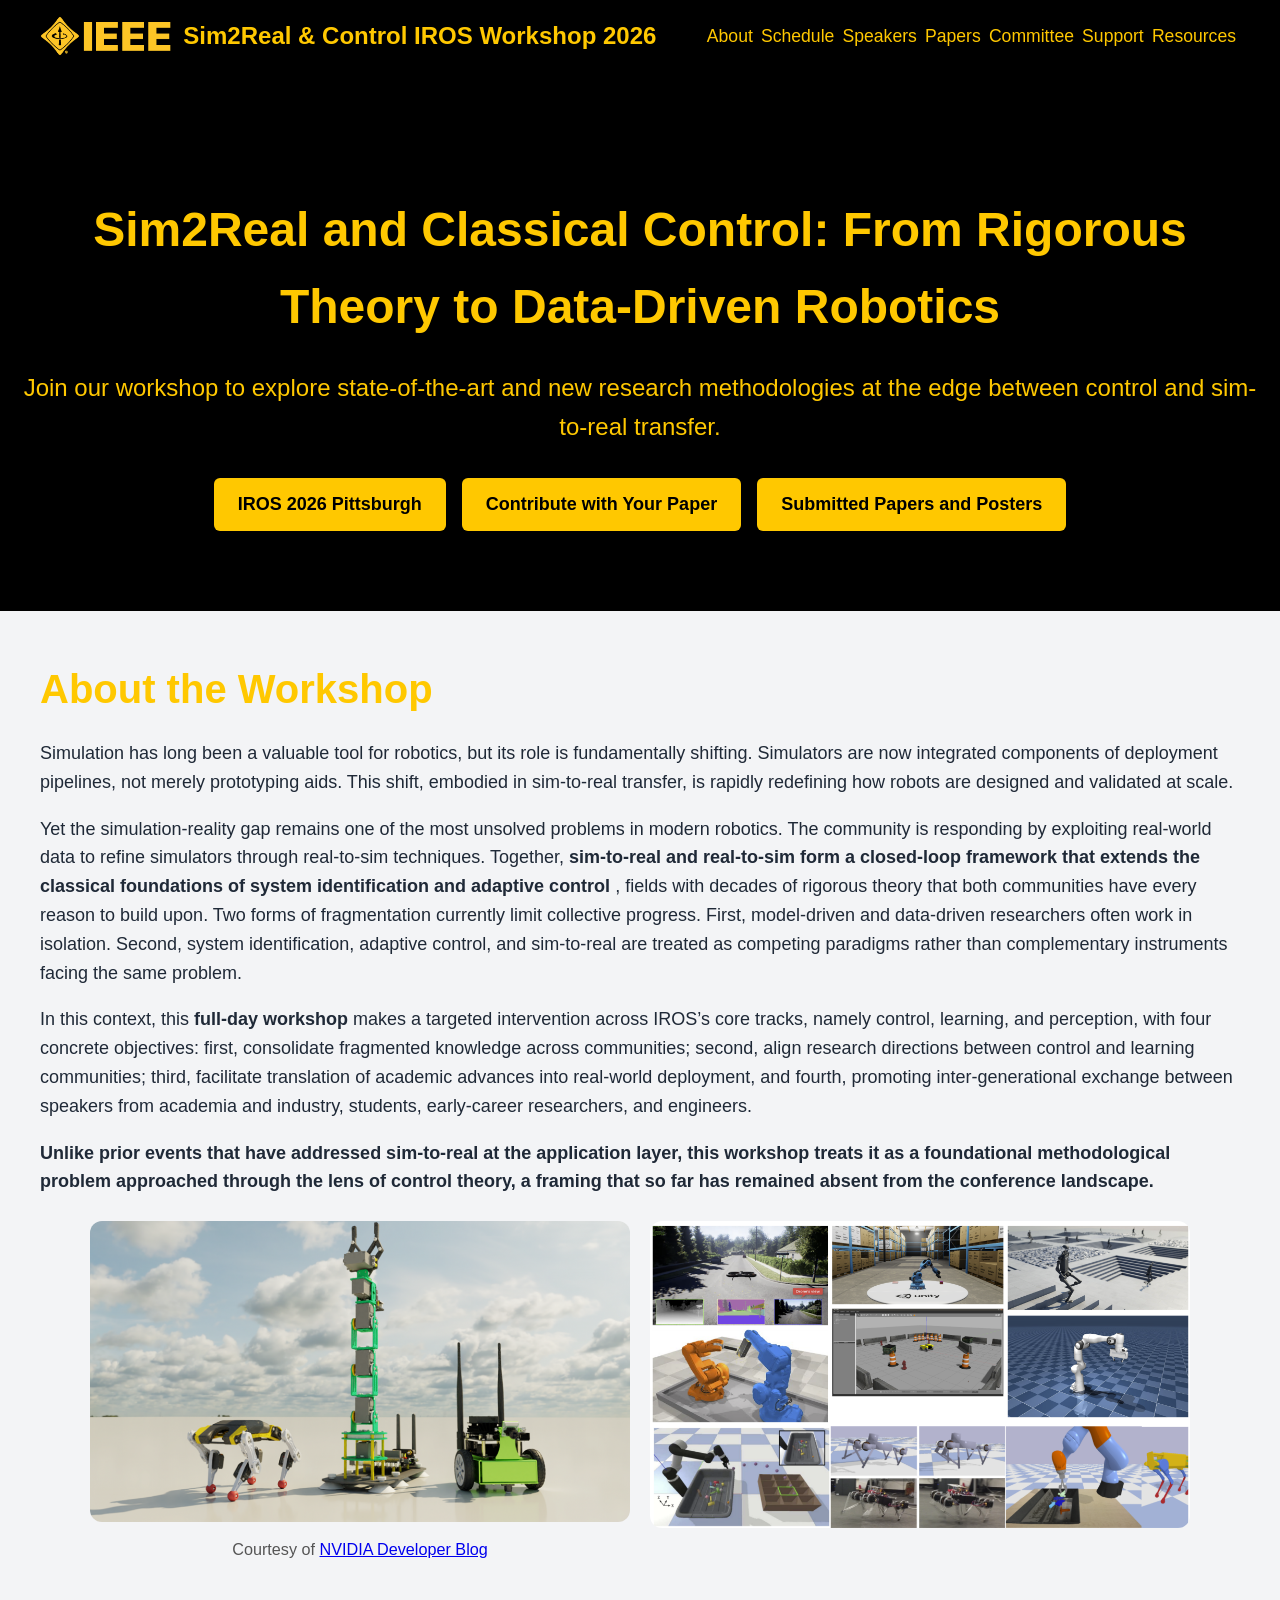
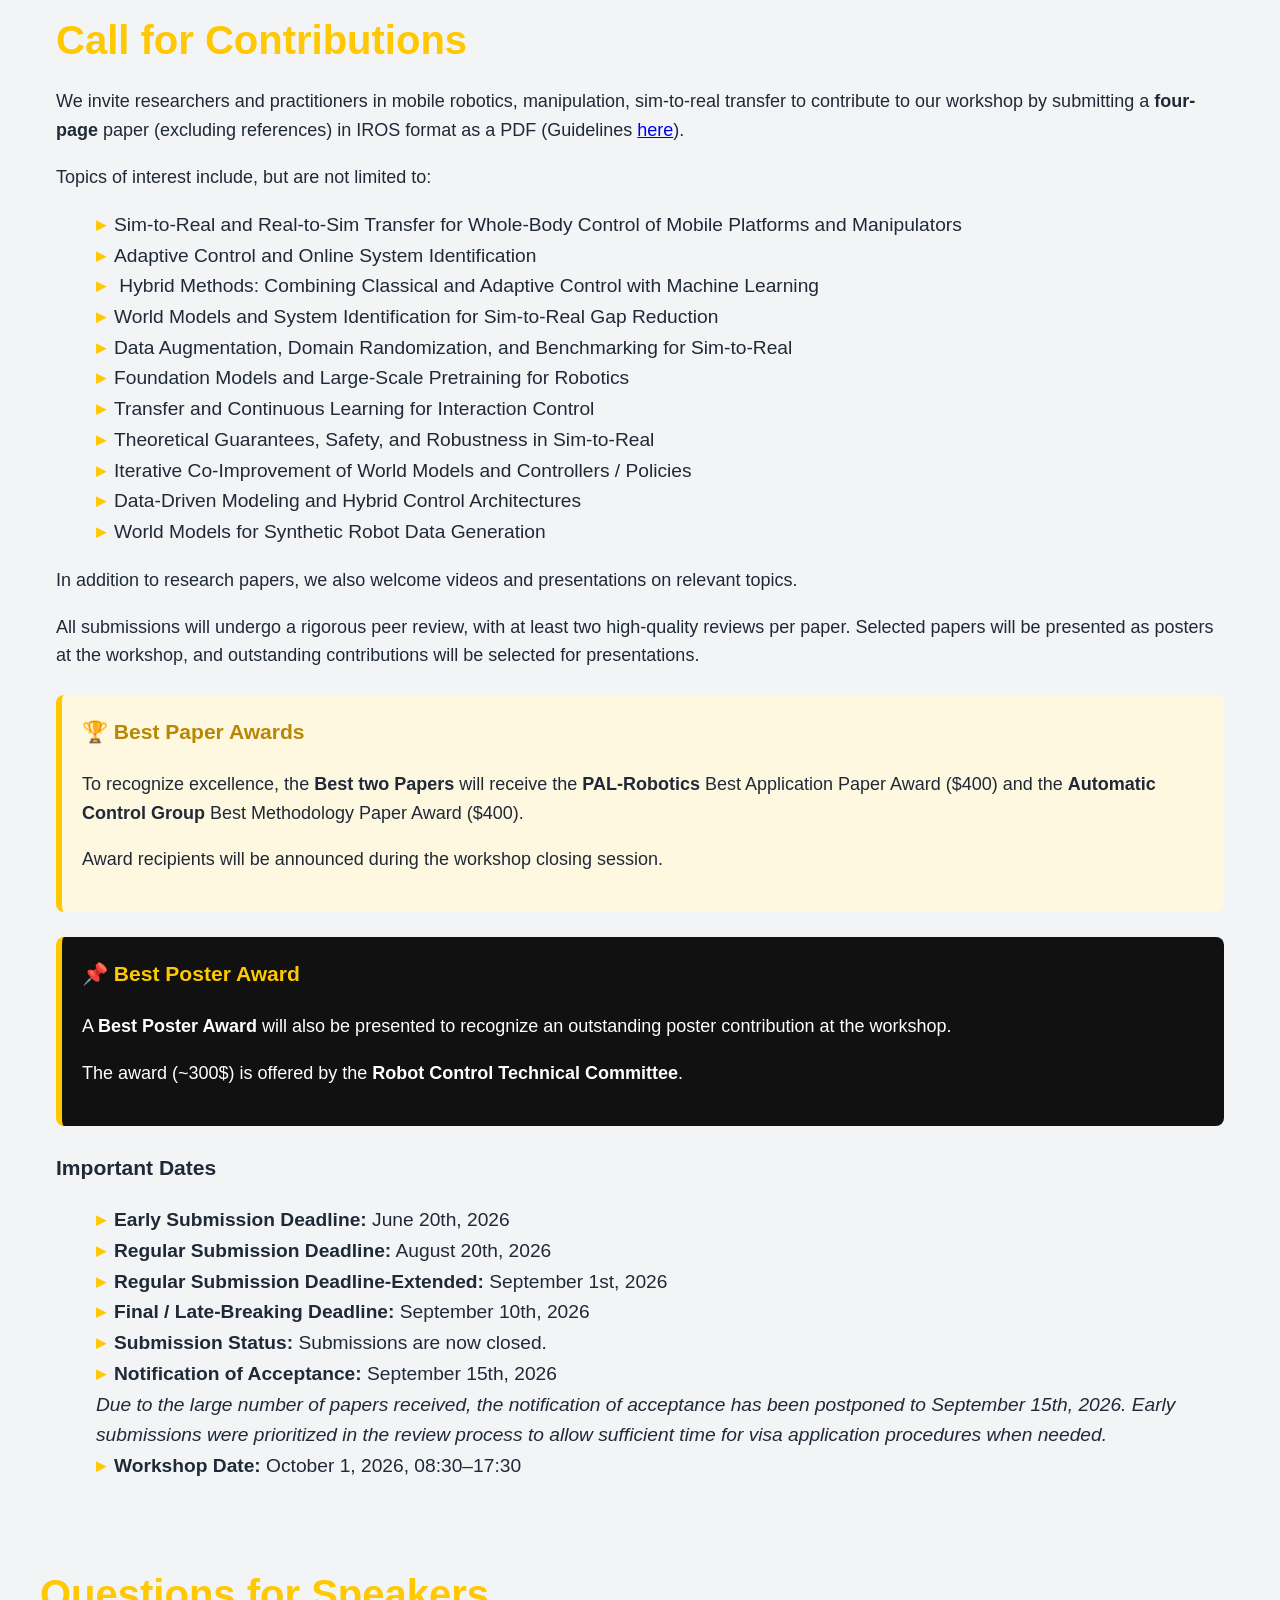
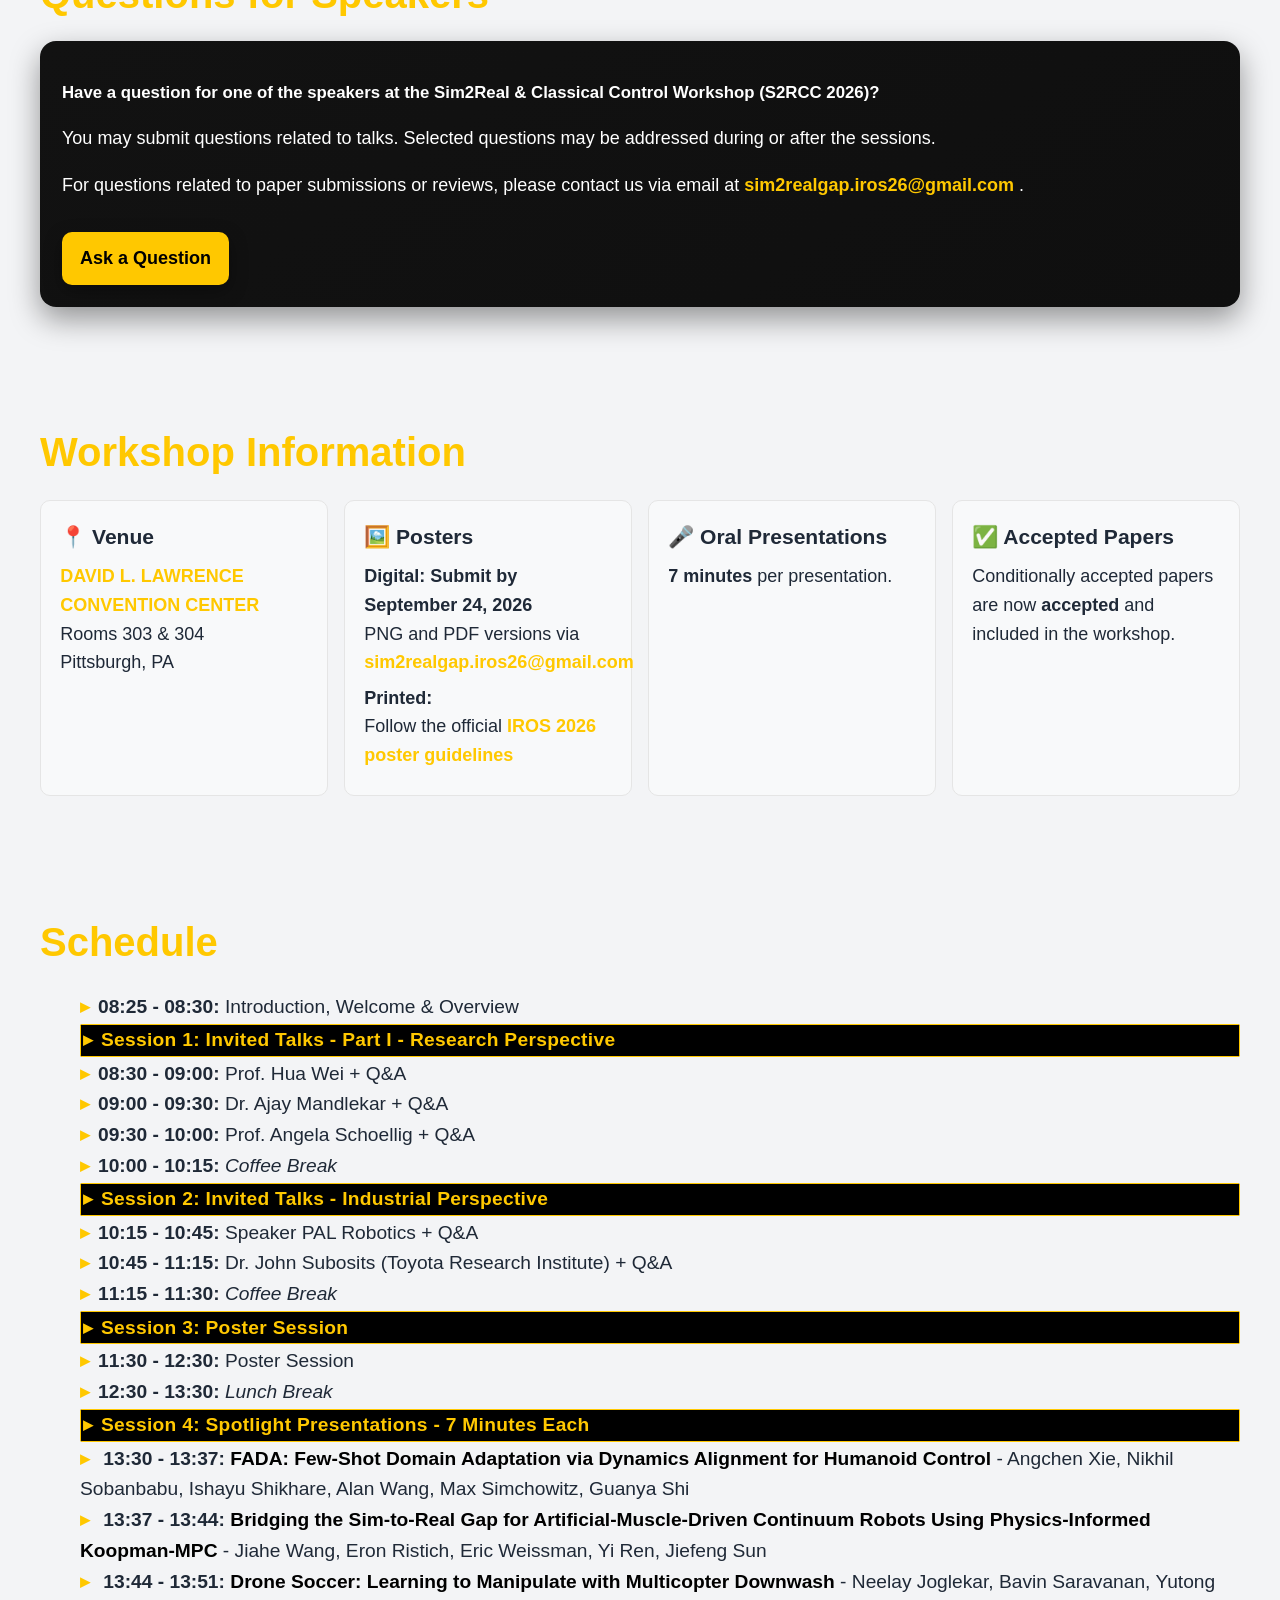
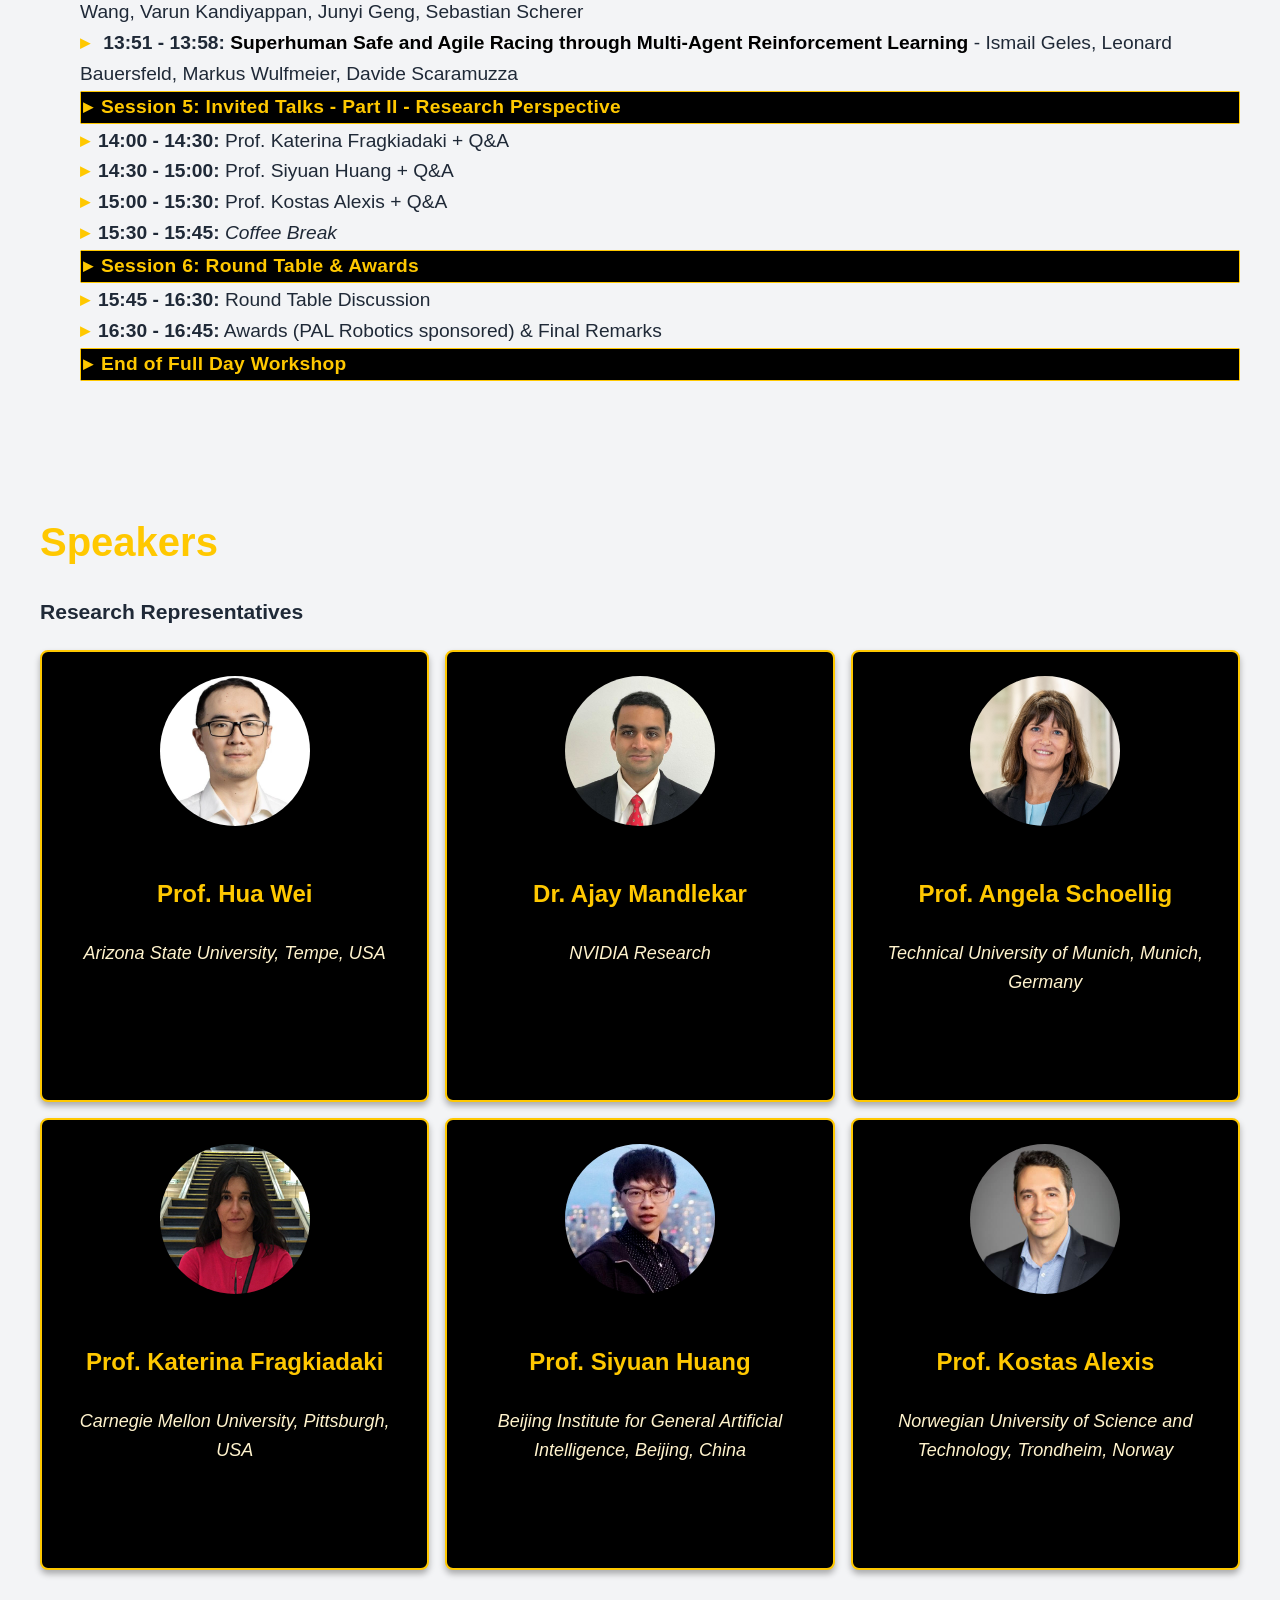
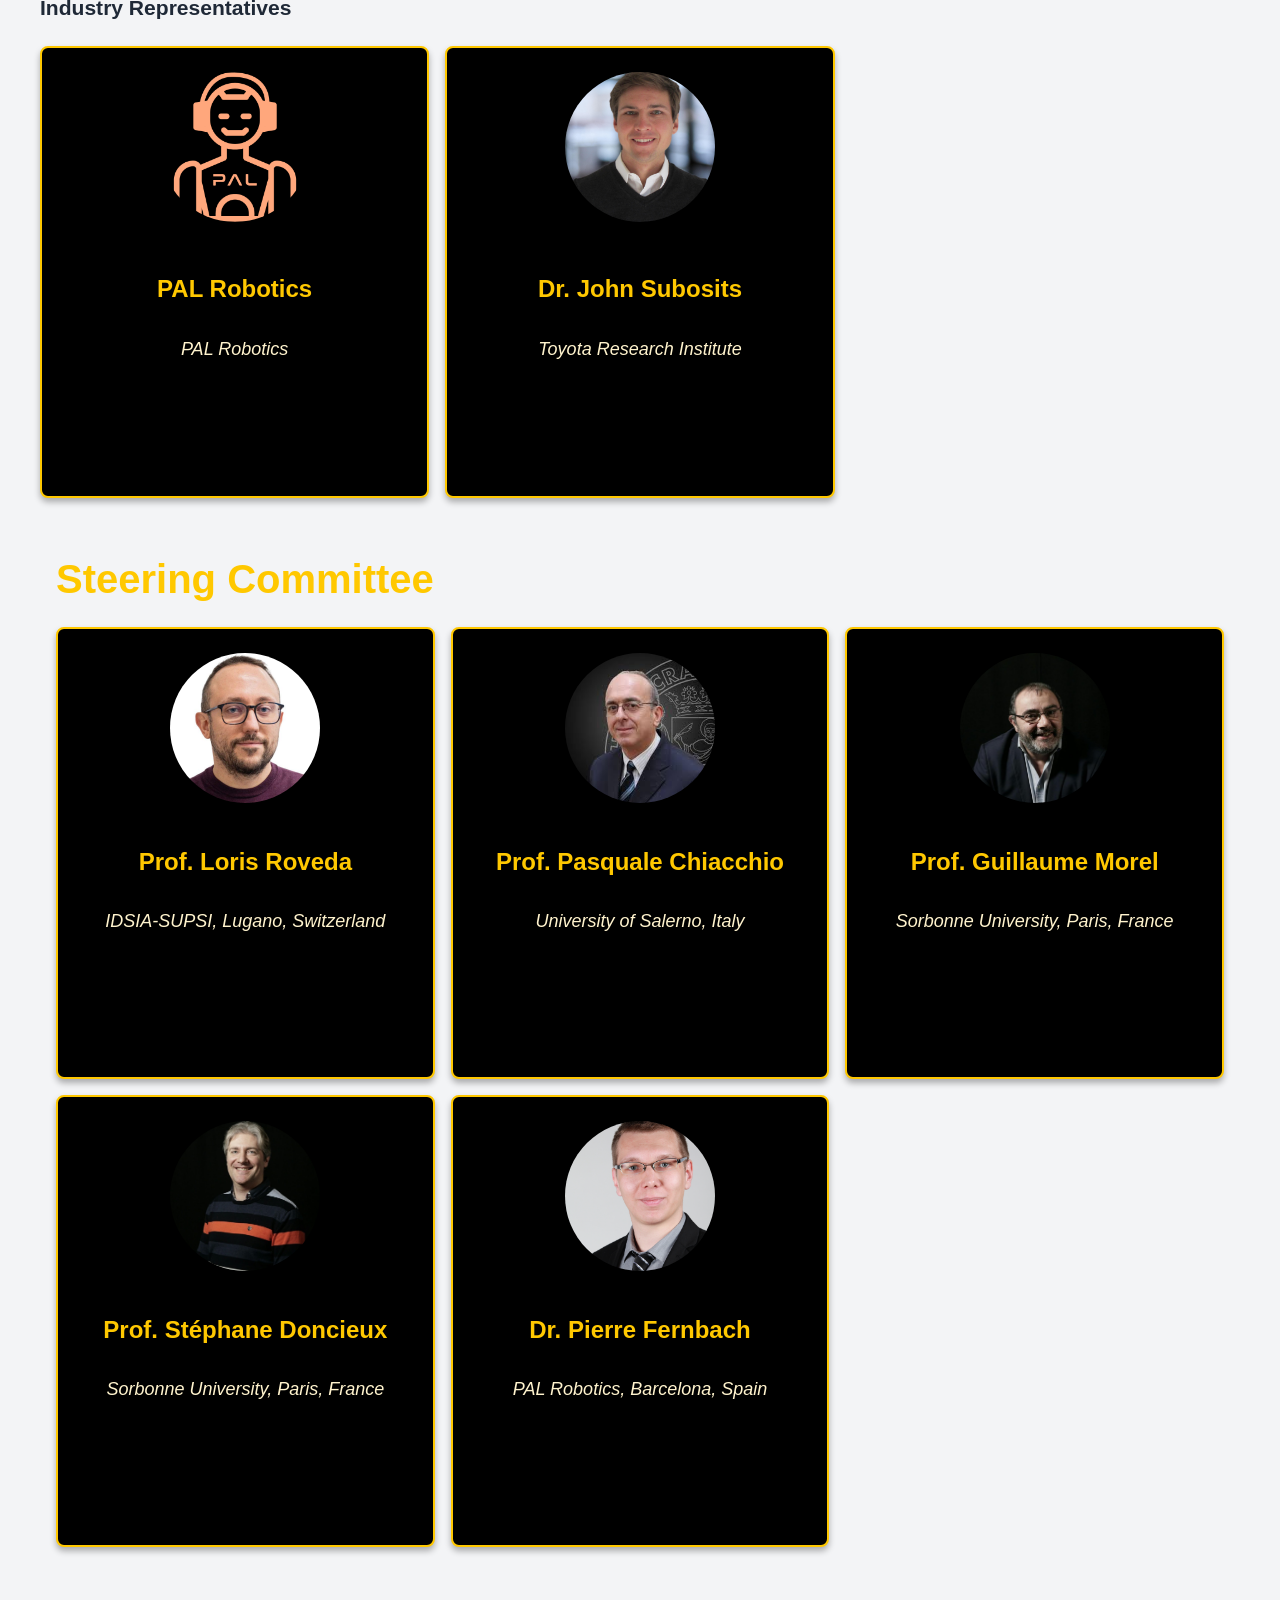
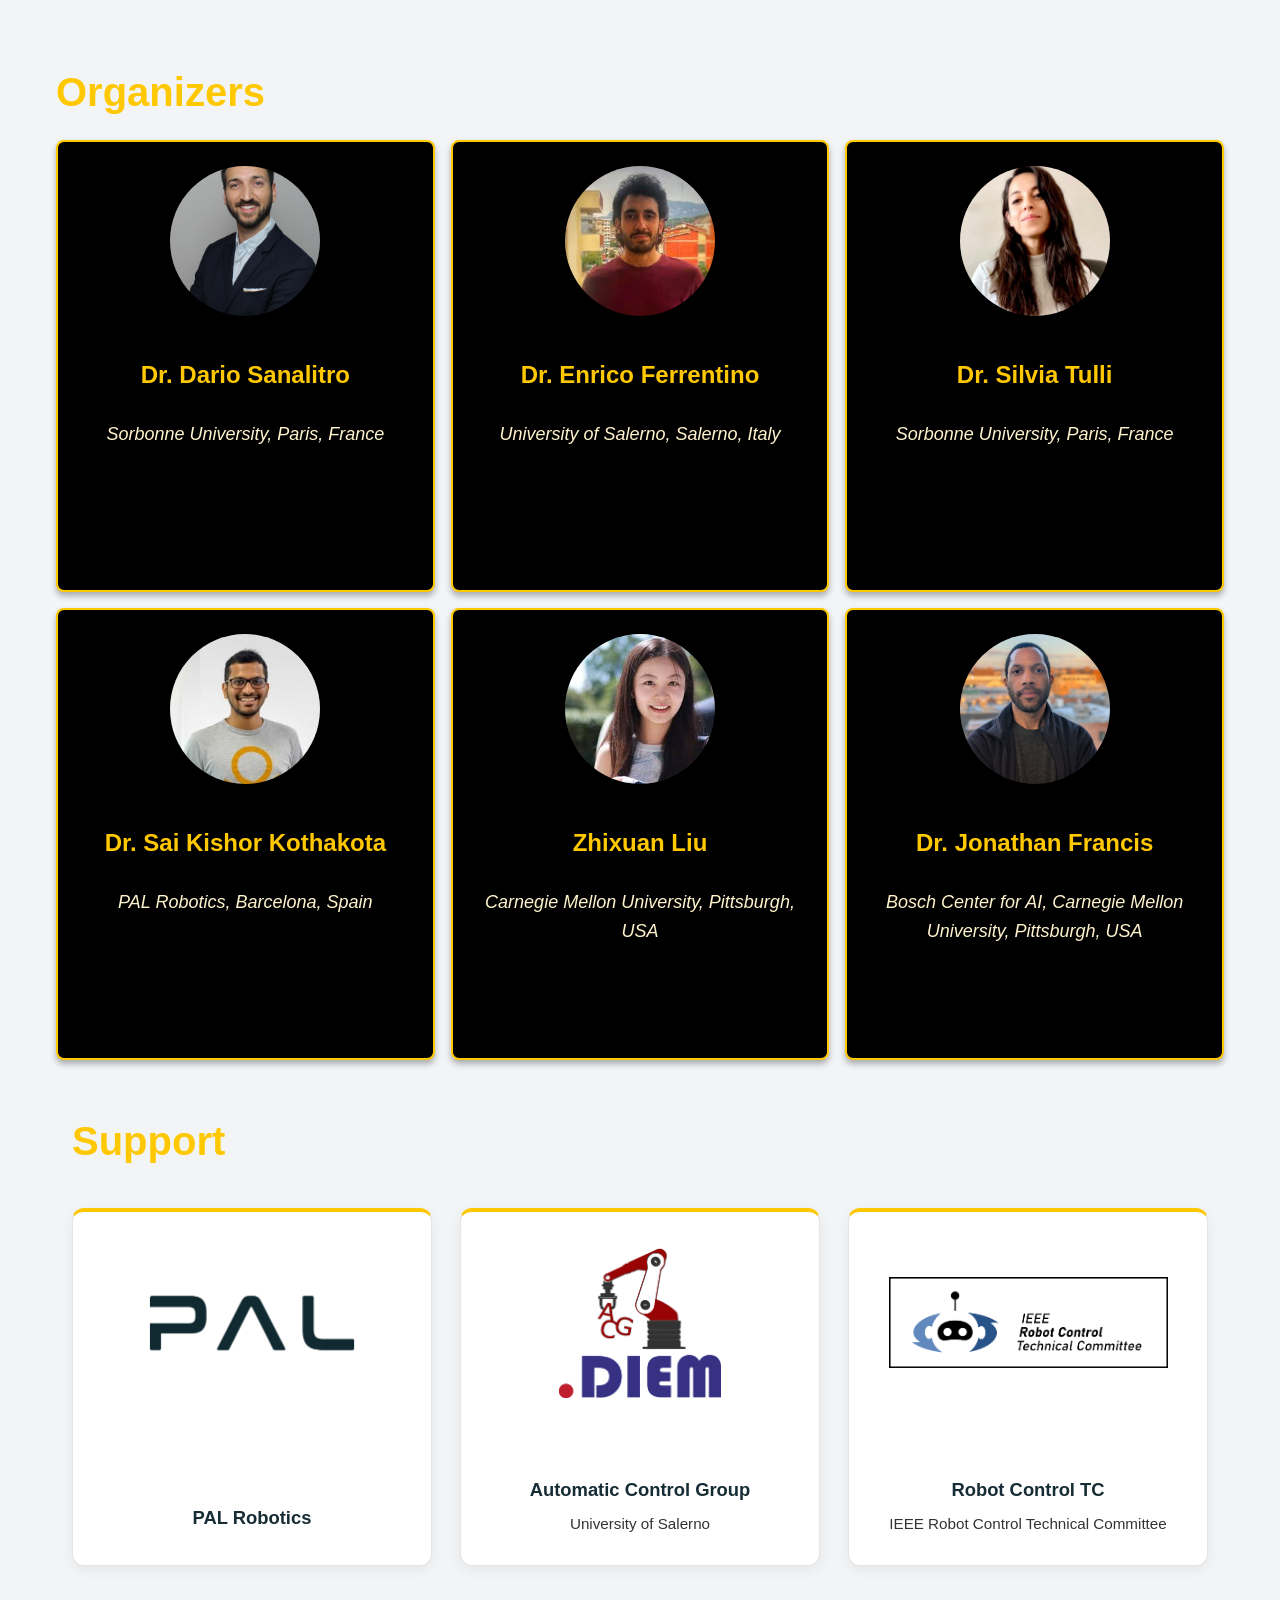
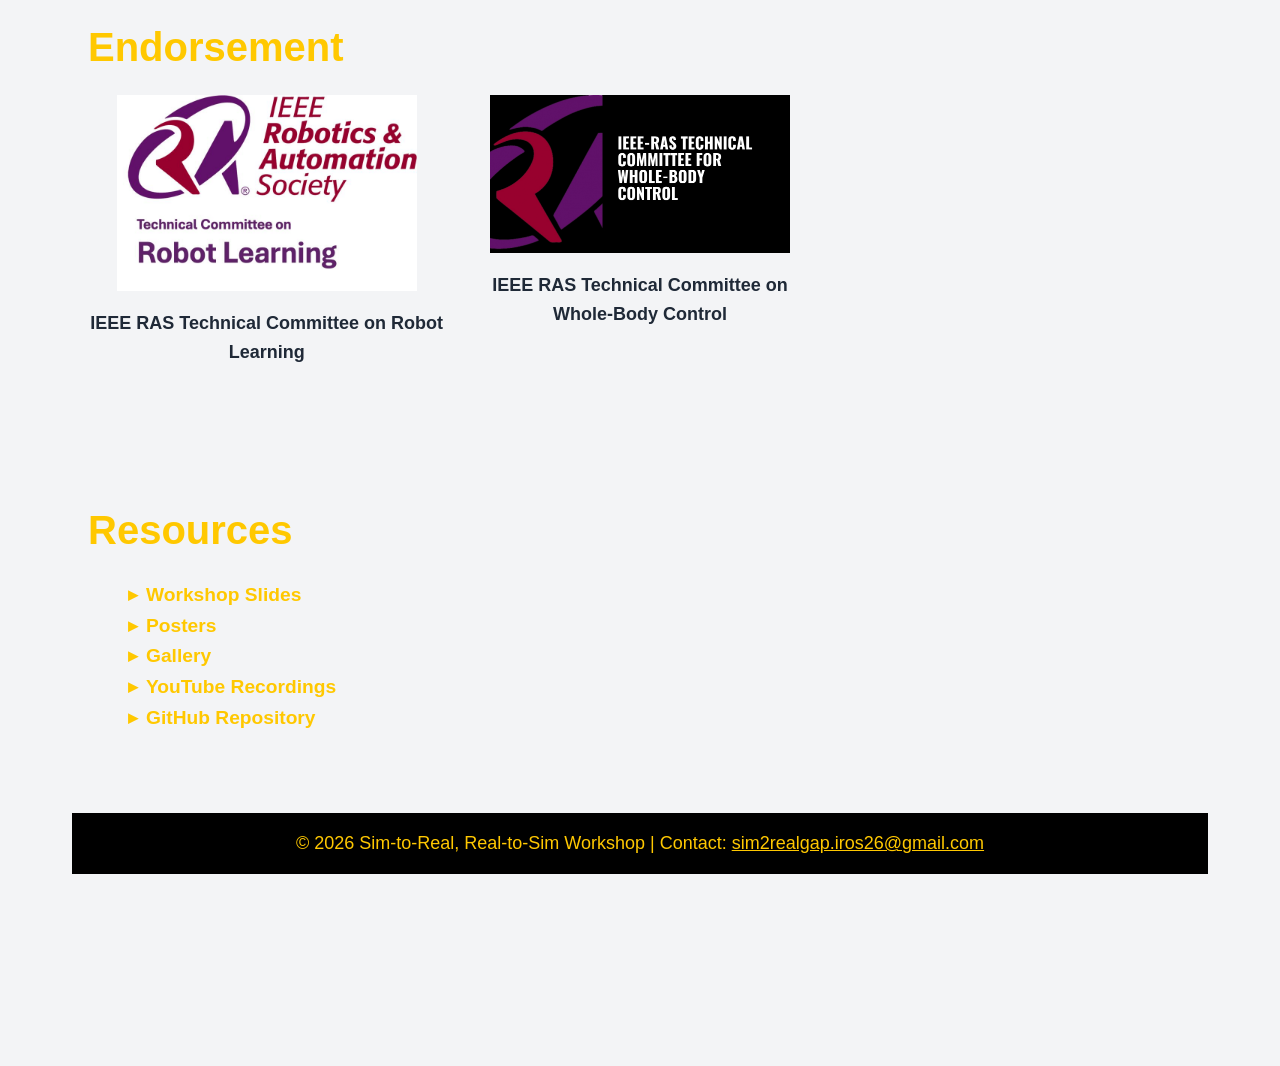
==== commit 4f6d72c5: "Add files via upload" ====
--- a/index.html
+++ b/index.html
@@ -6,8 +6,7 @@
   <title>Sim2Real and Classical Control Workshop</title>
   <link rel="stylesheet" href="css/style.css">
   <script src="js/script.js" defer></script>
-  <meta name="google-site-verification" content="RO2MeOyLV52VgD4TCIo8SEtLjc49aEYzUDkjh_sgpTs" />
-    <meta name="description" content="Sim2Real and Classical Control: From Rigorous Theory to Data-Driven Robotics. IROS 2026 Workshop in Pittsburgh on sim-to-real transfer, classical control, robot learning, and data-driven robotics."> 
+  <meta name="description" content="Sim2Real and Classical Control: From Rigorous Theory to Data-Driven Robotics. IROS 2026 Workshop in Pittsburgh on sim-to-real transfer, classical control, robot learning, and data-driven robotics."> 
   <meta name="keywords" content="IROS 2026, Sim2Real, robotics, robot learning, classical control, sim-to-real transfer, data-driven robotics">
   <meta name="robots" content="index, follow">
   <link rel="canonical" href="https://sim2realgap.github.io/sim2real-and-control-workshop-iros2026/">
@@ -36,13 +35,12 @@
     </div>
     <ul class="nav-links">
       <li><a href="#about">About</a></li>
-       <li><a href="#contribute">Contribute</a></li>
       <li><a href="#schedule">Schedule</a></li>
       <li><a href="#speakers">Speakers</a></li>
+      <li><a href="#papers">Papers</a></li>
       <li><a href="#committee">Committee</a></li>
-      <li><a href="#organizers">Organizers</a></li>
       <li><a href="#support">Support</a></li>
-      <!-- <li><a href="#resources">Resources</a></li> -->
+      <li><a href="#resources">Resources</a></li>
     </ul>
   </nav>
 </header>
@@ -56,13 +54,14 @@
     <a href="https://2026.ieee-iros.org/" target="_blank" class="btn btn-secondary" rel="noopener noreferrer">
       IROS 2026 Pittsburgh
     </a>
-    <a href="https://openreview.net/group?id=IEEE.org/IROS/2026/Workshop/S2RCC" target="_blank" class="btn" rel="noopener noreferrer">
+    <a href="#contribute" target="_blank" class="btn" rel="noopener noreferrer">
       Contribute with Your Paper
     </a>
 
     <a href="./posters.html" class="btn" rel="noopener noreferrer">
       Submitted Papers and Posters
-    </a>        
+    </a>
+
   </div>
 </a> </section>
 
@@ -90,26 +89,26 @@
 <div style="display: flex; gap: 20px; justify-content: center; margin-top: 25px; flex-wrap: wrap;">
 
   <figure style="width: 45%; min-width: 280px; margin: 0; text-align: center;">
-    <img src="./images/sim2real.png" alt="Sim-to-real transfer pipeline for robotics workshop IROS 2026" style="width: 100%; border-radius: 12px;">
+    <img src="./images/sim2real.png" alt="Workshop illustration 1" style="width: 100%; border-radius: 12px;">
     <figcaption style="font-size: 0.9em; color: #555; margin-top: 6px;">
       Courtesy of <a href="https://developer.nvidia.com/blog/training-in-nvidia-isaac-sim-closes-the-sim2real-gap/" target="_blank">NVIDIA Developer Blog</a>
     </figcaption>
   </figure>
 
   <figure style="width: 45%; min-width: 280px; margin: 0; text-align: center;">
-    <img src="./images/all_sim.png" alt="Sim2Real simulators for robotics workshop IROS 2026" style="width: 100%; border-radius: 12px;">
+    <img src="./images/all_sim.png" alt="Workshop illustration 2" style="width: 100%; border-radius: 12px;">
     <figcaption style="font-size: 0.9em; color: #555; margin-top: 6px;">
     </figcaption>
   </figure>
 
 </div>
-  
-  <section id="contribute" class="container section">
+
+<section id="contribute" class="container section">
   <h2>Call for Contributions</h2>
   
   We invite researchers and practitioners in mobile robotics, manipulation, sim-to-real transfer to contribute to our workshop by submitting a <b>four-page</b> paper (excluding references) in IROS format as a PDF (Guidelines <a href="https://ras.papercept.net/conferences/support/support.php" target="_blank" rel="noopener noreferrer">here</a>).
   <p>
-  We welcome contributions (extended versions of existing work, work in progress / early-stage ideas, submissions under review elsewhere, recent results published elsewhere) across a wide range of topics, including (but not limited to)::
+  Topics of interest include, but are not limited to:
   </p>
 
   <ul class="list">
@@ -135,14 +134,14 @@
 <!-- Best Paper Award Section -->
 <div style="background-color: #fff8e1; border-left: 6px solid #ffc800; padding: 20px; margin: 25px 0; border-radius: 8px;">
   <h3 style="margin-top: 0; color: #b88600;">🏆 Best Paper Awards</h3>
-    <p>To recognize excellence, the <b>best two papers</b> will receive the PAL-Robotics Best Application Paper Award ($300) and the Automatic Control Group Best Methodology Paper Award ($500). </p>
+    <p>To recognize excellence, the <b>Best two Papers</b> will receive the <b>PAL-Robotics</b> Best Application Paper Award ($400) and the <b>Automatic Control Group</b> Best Methodology Paper Award ($400). </p>
   <p>
   <p>
     Award recipients will be announced during the workshop closing session.
   </p>
 </div>
 
-    <!-- Best Poster Award Section -->
+<!-- Best Poster Award Section -->
 <div style="background-color: #111111; border-left: 6px solid #ffc800; padding: 20px; margin: 25px 0; border-radius: 8px; color: #ffffff;">
   <h3 style="margin-top: 0; color: #ffc800;">📌 Best Poster Award</h3>
   <p>
@@ -150,39 +149,18 @@
     outstanding poster contribution at the workshop.
   </p>
   <p>
-    The award(~$300) is offered by the <b>Robot Control Technical Committee</b>.
-  </p>
-</div>
+    The award (~300$) is offered by the <b>Robot Control Technical Committee</b>.
+  </p>
+</div>
+
 
 <h3>Important Dates</h3>
 
-<ul class="list">
-  <li><strong>Early Submission Deadline:</strong> June 20th, 2026</li>
-  <li><strong>Regular Submission Deadline:</strong> August 20th, 2026</li>
-  <li><strong>Regular Submission Deadline-Extended:</strong> September 1st, 2026</li>
-  <li><strong>Final / Late-Breaking Deadline:</strong> September 10th, 2026</li>
-  <li><strong>Submission Status:</strong> Submissions are now closed</li>
-  <li><strong>Notification of Acceptance:</strong> September 15th, 2026
-      <br><em>Due to the large number of papers received, the notification of acceptance has been postponed from September 10th to September 15th, 2026. We apologize for any inconvenience this may cause and appreciate your patience and understanding.</em>
-      </li>
-  <li><strong>Workshop Date:</strong> October 1, 2026, 08:30–17:30</li>
-</ul>
-
-<h3>Submission Instructions</h3>
-
-<div style="background-color: #000000; color: #ffffff; border-left: 5px solid #ffc800; padding: 20px; margin: 15px 0; border-radius: 8px;">
-  <p><strong style="color: #ffc800;">Preferred Method (Open Review):</strong> Submit electronically via the Submission Portal</p>
-  <p>Link: <a href="https://openreview.net/group?id=IEEE.org/IROS/2026/Workshop/S2RCC" target="_blank" style="color: #ffc800;"> Open Review</a></p>
-
-  <p><strong style="color: #ffc800;">Review Process:</strong> Single-blind peer review (reviewers will know the authors' identities, while reviewer identities will remain anonymous to authors).</p>
-  
-  <p><strong style="color: #ffc800;">Alternative Method (Email):</strong> If you encounter insurmountable technical issues with OpenReview, you may submit via email to <a href="mailto:sim2realgap.iros26@gmail.com" style="color: #ffc800;">sim2realgap.iros26@gmail.com</a>.</p>
-
-  <p style="color: #ffc800; font-weight: bold; margin-top: 10px;">⚠️ Please note: Submissions must follow the IROS format guidelines and be limited to either two or four pages, with the page count excluding references.</p>
-</div>
+<ul class="list"> <li><strong>Early Submission Deadline:</strong> June 20th, 2026</li> <li><strong>Regular Submission Deadline:</strong> August 20th, 2026</li> <li><strong>Regular Submission Deadline-Extended:</strong> September 1st, 2026</li> <li><strong>Final / Late-Breaking Deadline:</strong> September 10th, 2026</li> <li><strong>Submission Status:</strong> <span>Submissions are now closed.</span></li> <li><strong>Notification of Acceptance:</strong> September 15th, 2026 <br><em>Due to the large number of papers received, the notification of acceptance has been postponed to September 15th, 2026. Early submissions were prioritized in the review process to allow sufficient time for visa application procedures when needed.</em> </li> <li><strong>Workshop Date:</strong> October 1, 2026, 08:30–17:30</li> </ul>
+
 </section>
 
-  <h2>Questions for Speakers</h2>
+<h2>Questions for Speakers</h2>
 
 <div class="qa-box">
 
@@ -208,8 +186,9 @@
   </a>
 
 </div>
-
-  <!-- Workshop Information Section -->
+</section>
+
+<!-- Workshop Information Section -->
 
 <section id="workshop-info" class="container section">
   <h2>Workshop Information</h2>
@@ -229,6 +208,7 @@
 <div class="info-card"> <h3>✅ Accepted Papers</h3> <p> Conditionally accepted papers are now <strong>accepted</strong> and included in the workshop. </p> </div>
   </div>
 </section>
+
 
 <!-- Schedule Section -->
 <section id="schedule" class="container section">
@@ -243,7 +223,7 @@
     <li><strong>10:00 - 10:15:</strong> <em>Coffee Break</em></li>
 
     <li class="session-title">Session 2: Invited Talks - Industrial Perspective</li>
-    <li><strong>10:15 - 10:45:</strong> Ferran Gebellí Guinjoan (PAL Robotics) + Q&A</li>
+    <li><strong>10:15 - 10:45:</strong> Speaker PAL Robotics + Q&A</li>
     <li><strong>10:45 - 11:15:</strong> Dr. John Subosits (Toyota Research Institute) + Q&A</li>
     <li><strong>11:15 - 11:30:</strong> <em>Coffee Break</em></li>
 
@@ -252,8 +232,9 @@
 
     <li><strong>12:30 - 13:30:</strong> <em>Lunch Break</em></li>
 
-    <li class="session-title">Session 4: Spotlight Presentations</li>
-    <li>
+    <li class="session-title">Session 4: Spotlight Presentations - 7 Minutes Each </li>
+
+<li>
   <strong>13:30 - 13:37:</strong>
   <a href="https://openreview.net/forum?id=NOqbCDCEtq" target="_blank">
     FADA: Few-Shot Domain Adaptation via Dynamics Alignment for Humanoid Control
@@ -288,6 +269,7 @@
   - Ismail Geles, Leonard Bauersfeld, Markus Wulfmeier, Davide Scaramuzza
 </li>
 
+
     <li class="session-title">Session 5: Invited Talks - Part II - Research Perspective</li>
     <li><strong>14:00 - 14:30:</strong> Prof. Katerina Fragkiadaki + Q&A</li>
     <li><strong>14:30 - 15:00:</strong> Prof. Siyuan Huang + Q&A</li>
@@ -296,7 +278,7 @@
 
     <li class="session-title">Session 6: Round Table & Awards</li>
     <li><strong>15:45 - 16:30:</strong> Round Table Discussion</li>
-    <li><strong>16:30 - 16:45:</strong> Awards & Final Remarks</li>
+    <li><strong>16:30 - 16:45:</strong> Awards (PAL Robotics sponsored) & Final Remarks</li>
 
     <li class="session-title"><strong>End of Full Day Workshop</strong></li>
   </ul>
@@ -316,7 +298,7 @@
     <p class="affiliation">Arizona State University, Tempe, USA</p>
   </div>
 
-   <div class="card">
+  <div class="card">
     <a href="https://ai.stanford.edu/~amandlek/" target="_blank">
       <img src="./images/people/ajay.jpeg" alt="Dr. Ajay Mandlekar">
       <h3>Dr. Ajay Mandlekar</h3>
@@ -361,8 +343,8 @@
 <div class="grid">
   <div class="card">
     <a href="https://www.pal-robotics.com/" target="_blank">
-      <img src="./images/people/ferran.png" alt="PAL Robotics Speaker">
-      <h3>Dr. Ferran Gebellí Guinjoan</h3>
+      <img src="./images/people/PAL.png" alt="PAL Robotics Speaker">
+      <h3>PAL Robotics</h3>
     </a>
     <p class="affiliation">PAL Robotics</p>
   </div>
@@ -462,7 +444,7 @@
 
   </div>
 </section>
-<section id="organizers" class="container section">
+<section id="committee" class="container section">
   <h2>Organizers</h2>
   <div class="grid">
 <div class="card">
@@ -515,6 +497,7 @@
 
 
   </div>
+
 
 <!-- Support Section -->
 <section id="support" class="container section">
@@ -590,7 +573,7 @@
     <h2>Resources</h2>
     <ul class="list">
       <li><a href="#" class="btn-link">Workshop Slides</a></li>
-      <li><a href="posters.html" class="btn-link">Papers & Posters</a></li>
+      <li><a href="posters.html" class="btn-link">Posters</a></li>
       <li><a href="#" class="btn-link">Gallery</a></li>
       <li><a href="#" class="btn-link">YouTube Recordings</a></li>
       <li><a href="#" class="btn-link">GitHub Repository</a></li>
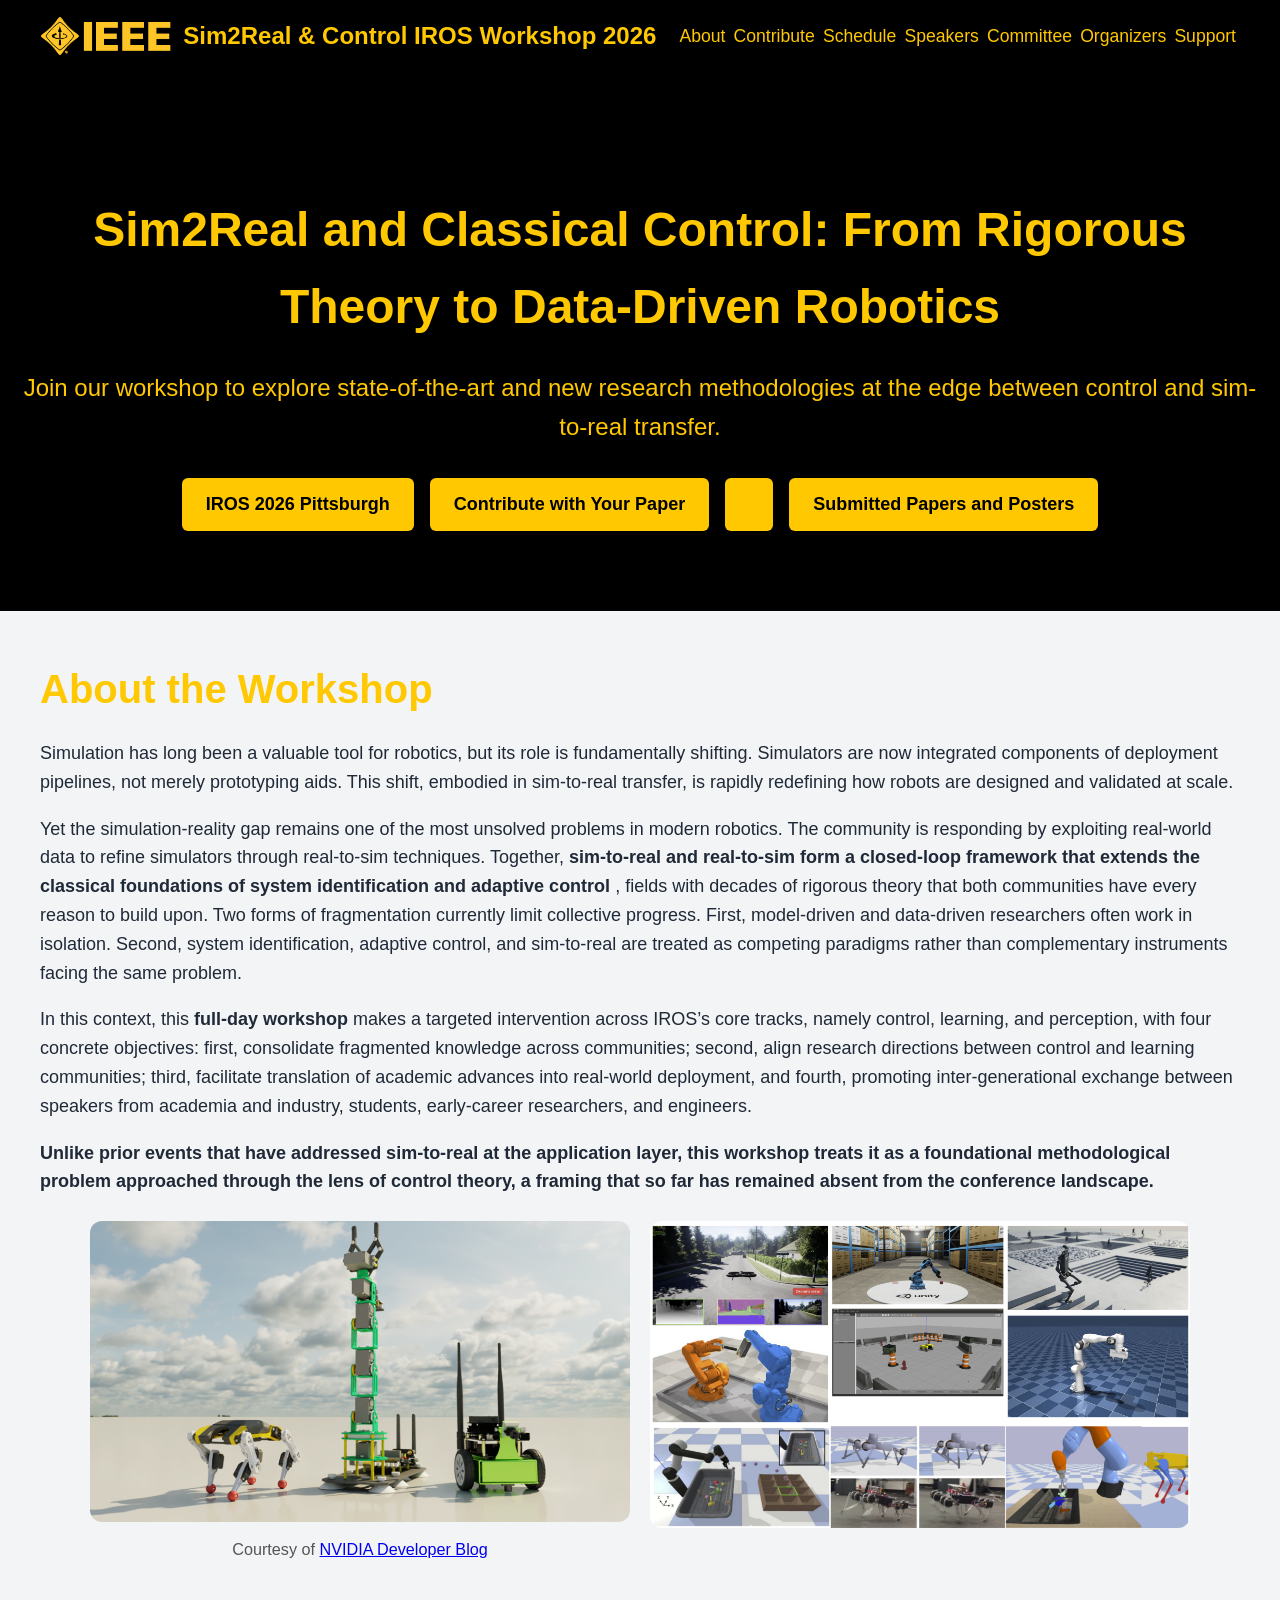
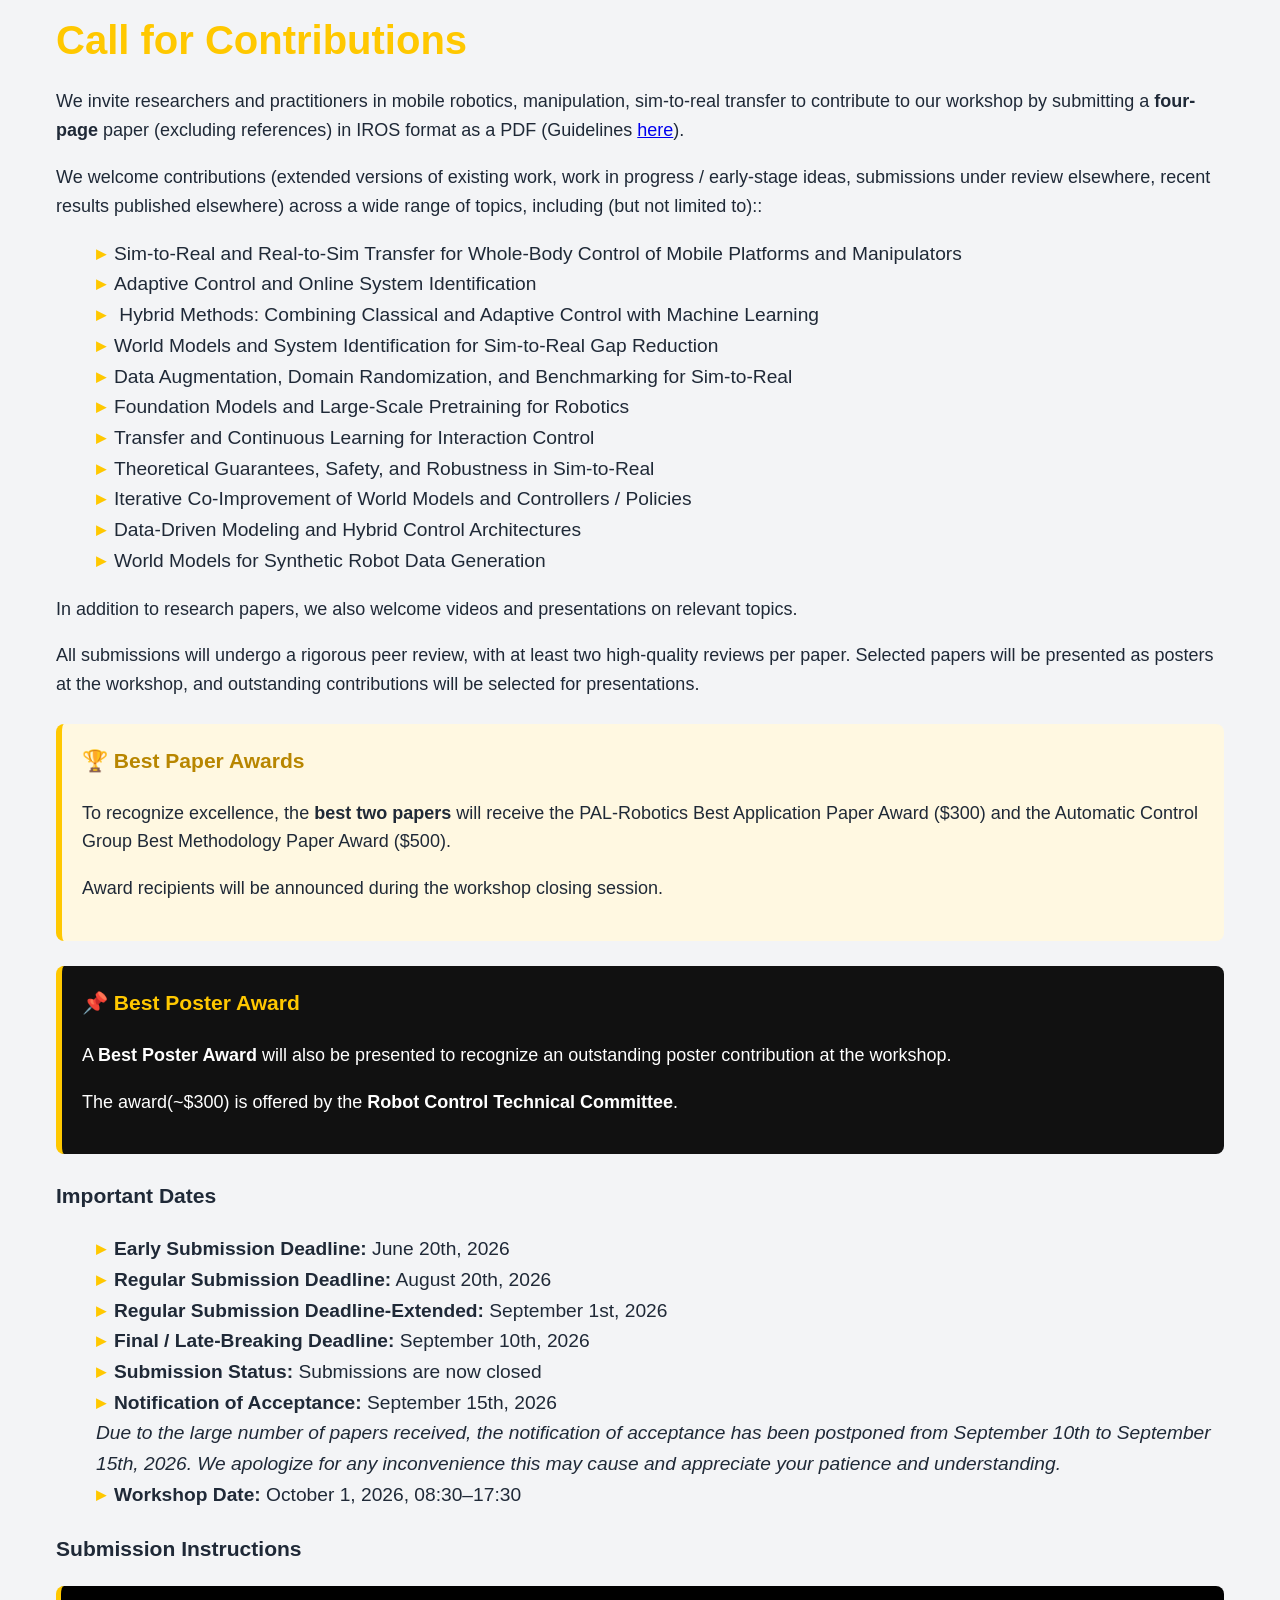
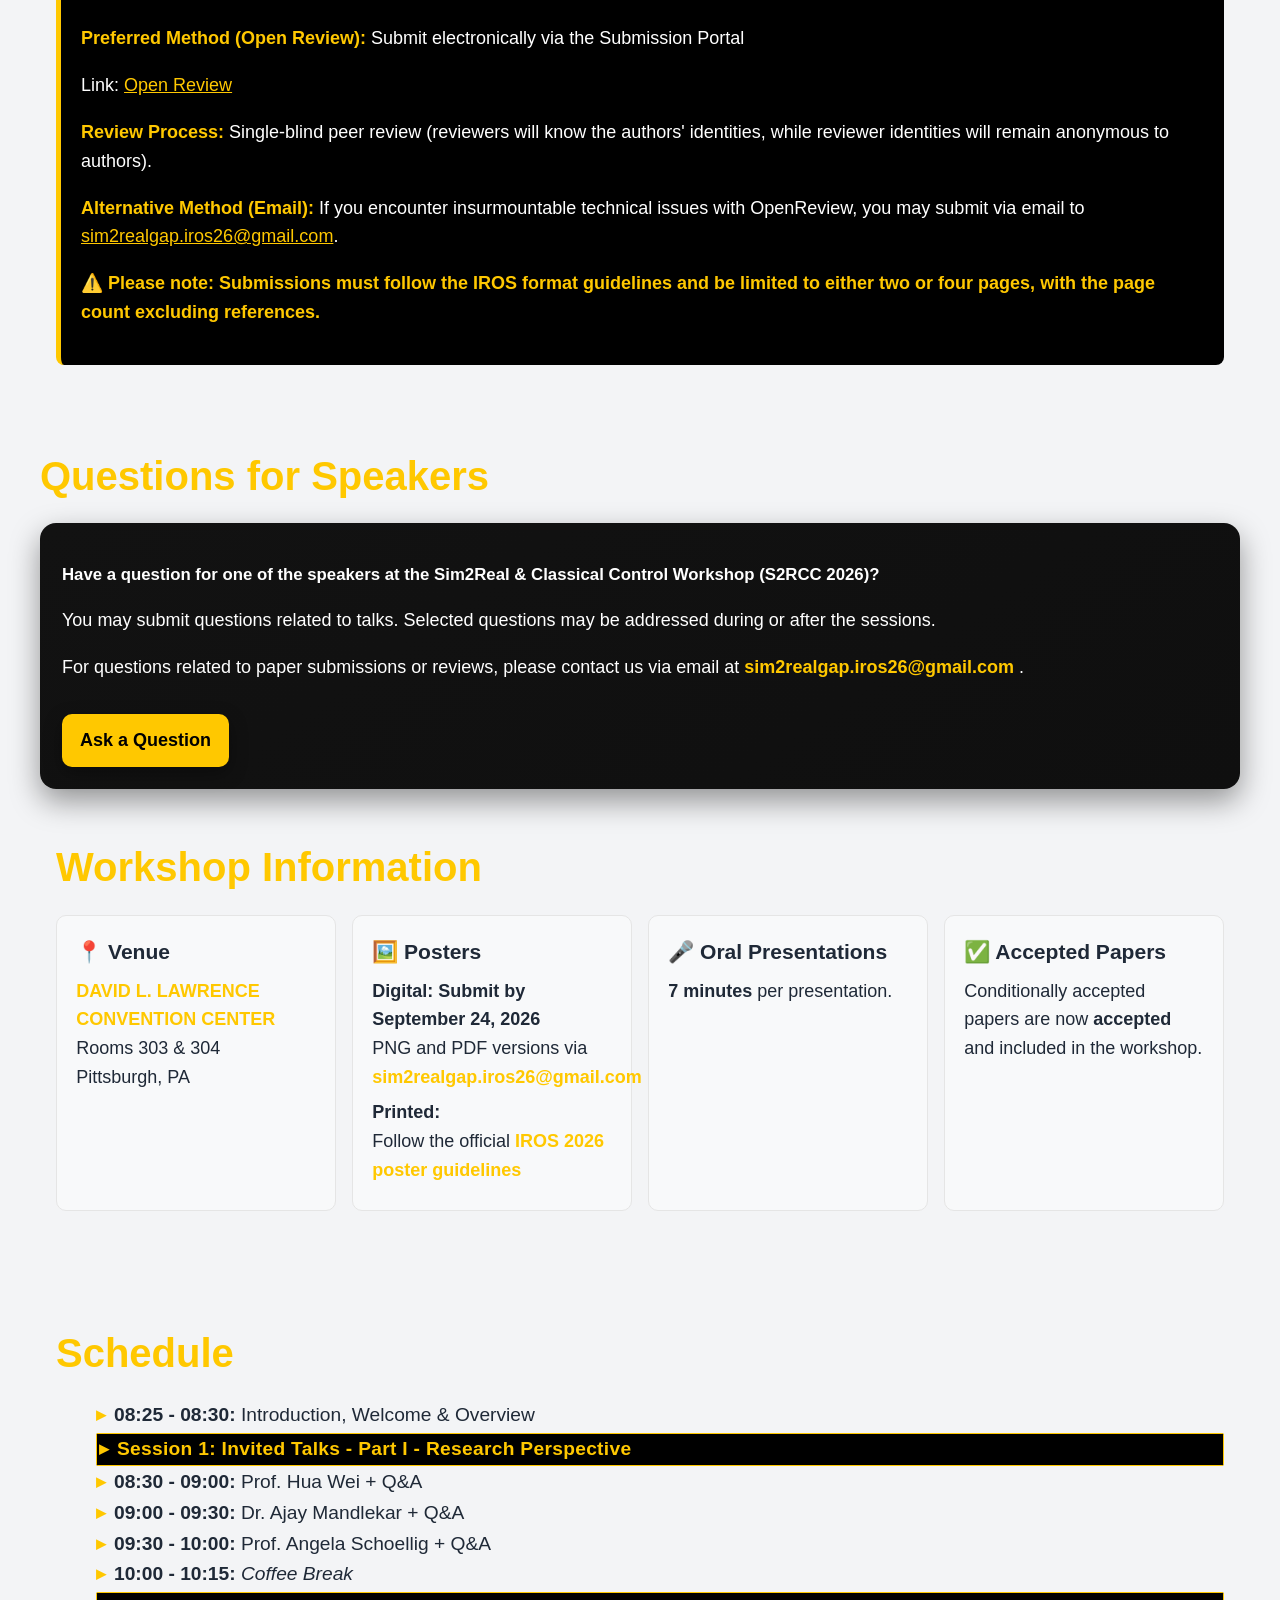
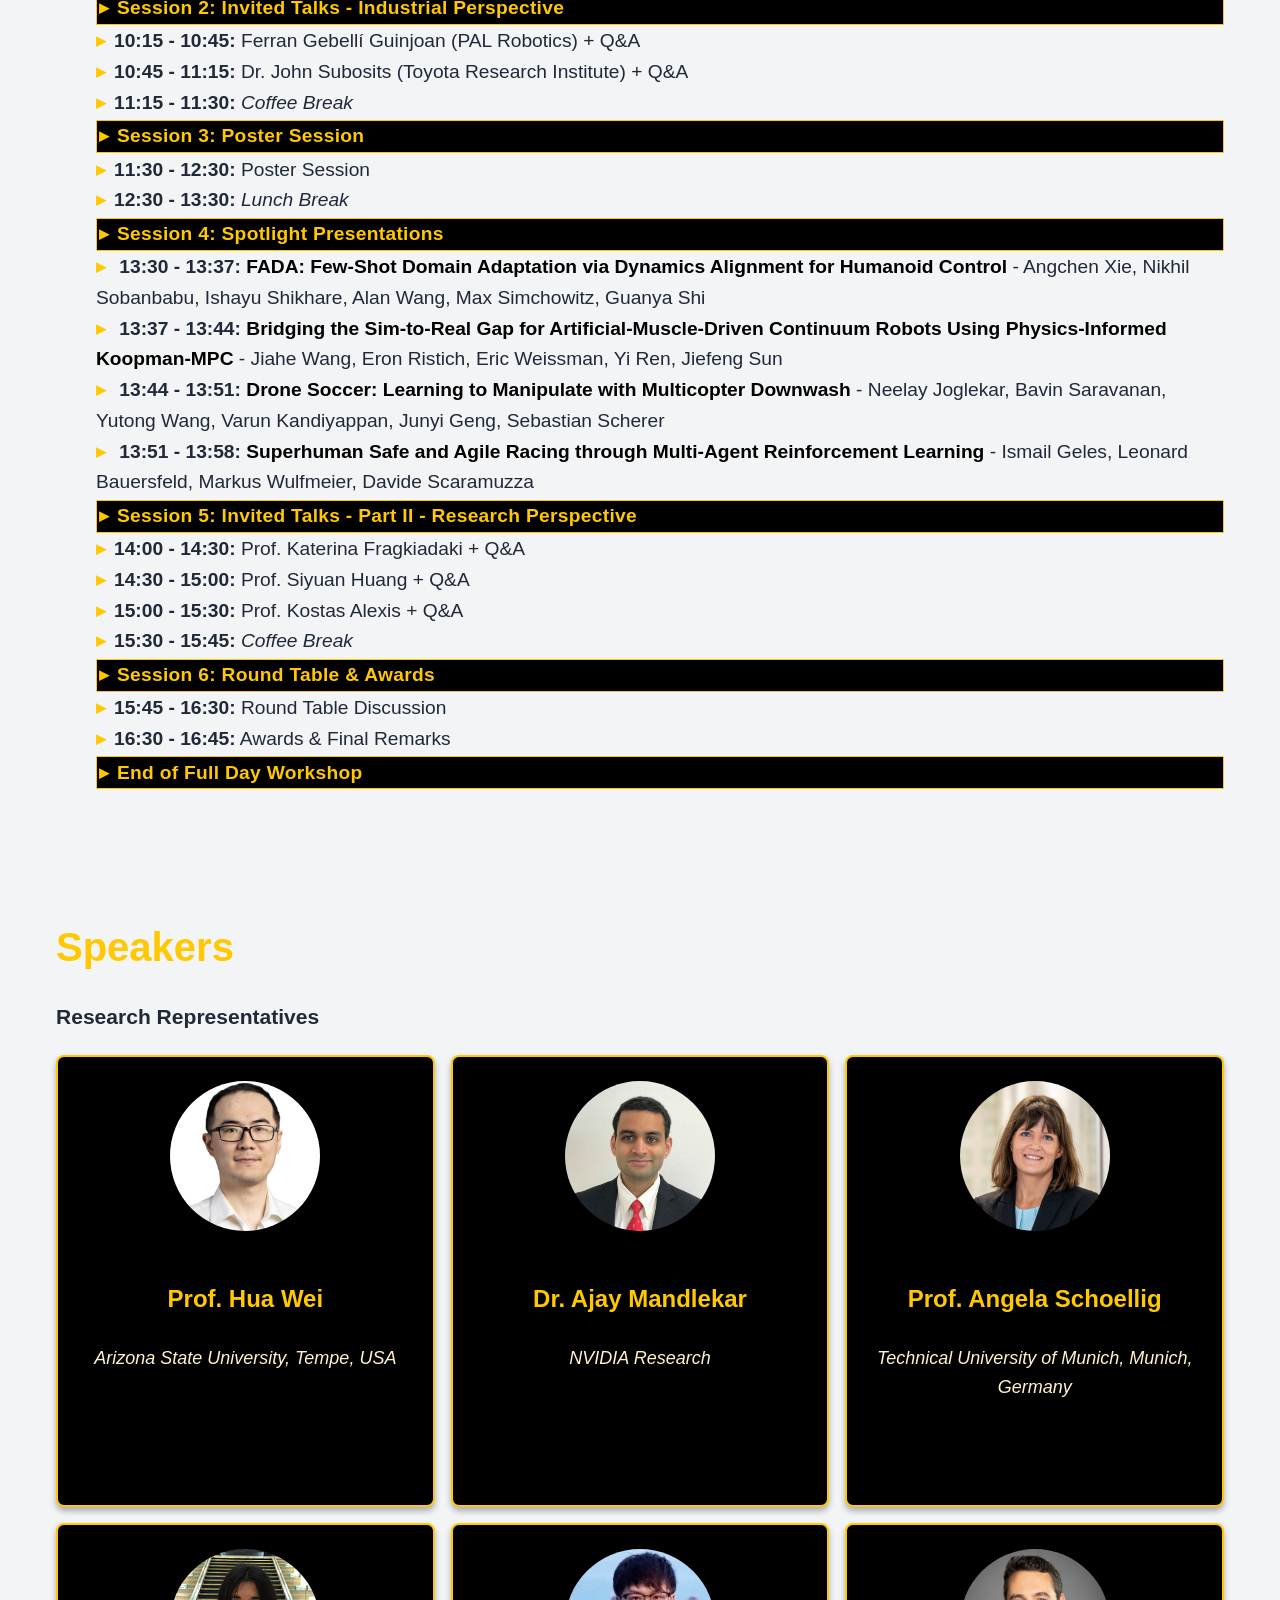
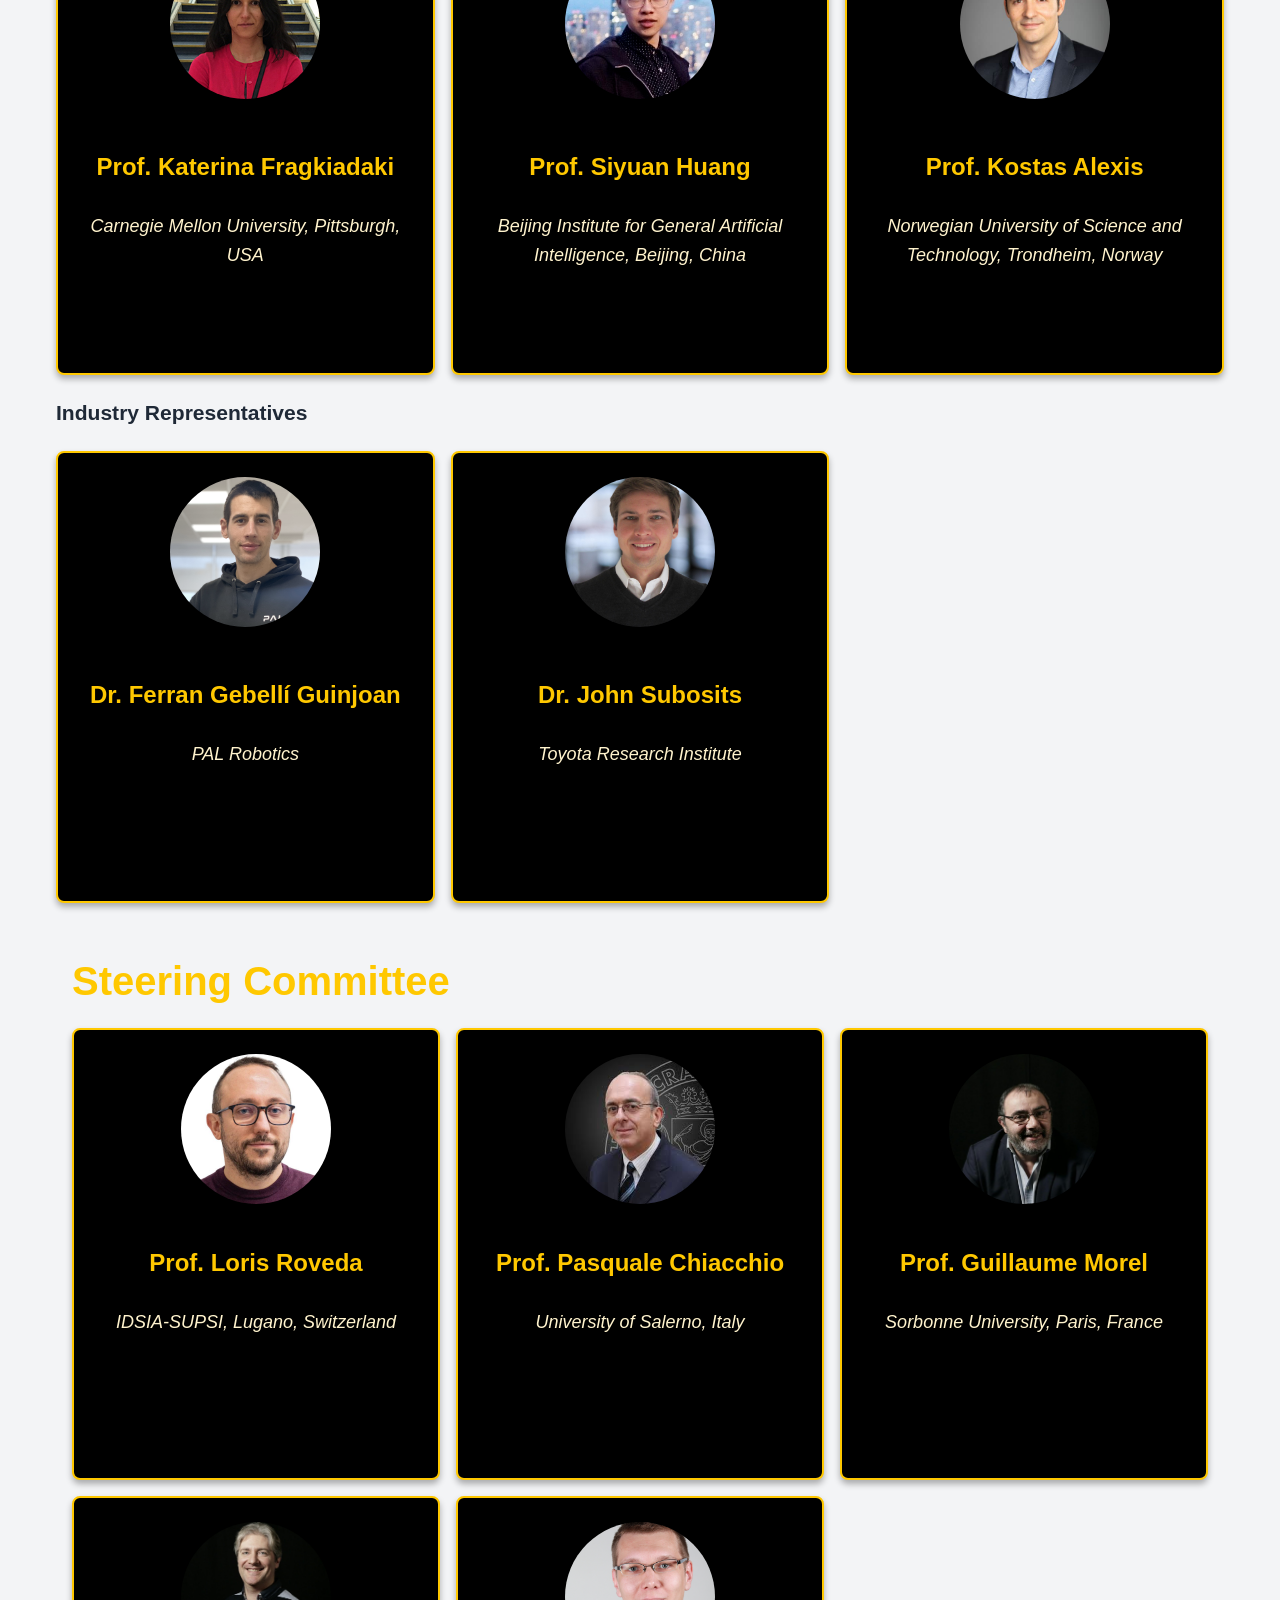
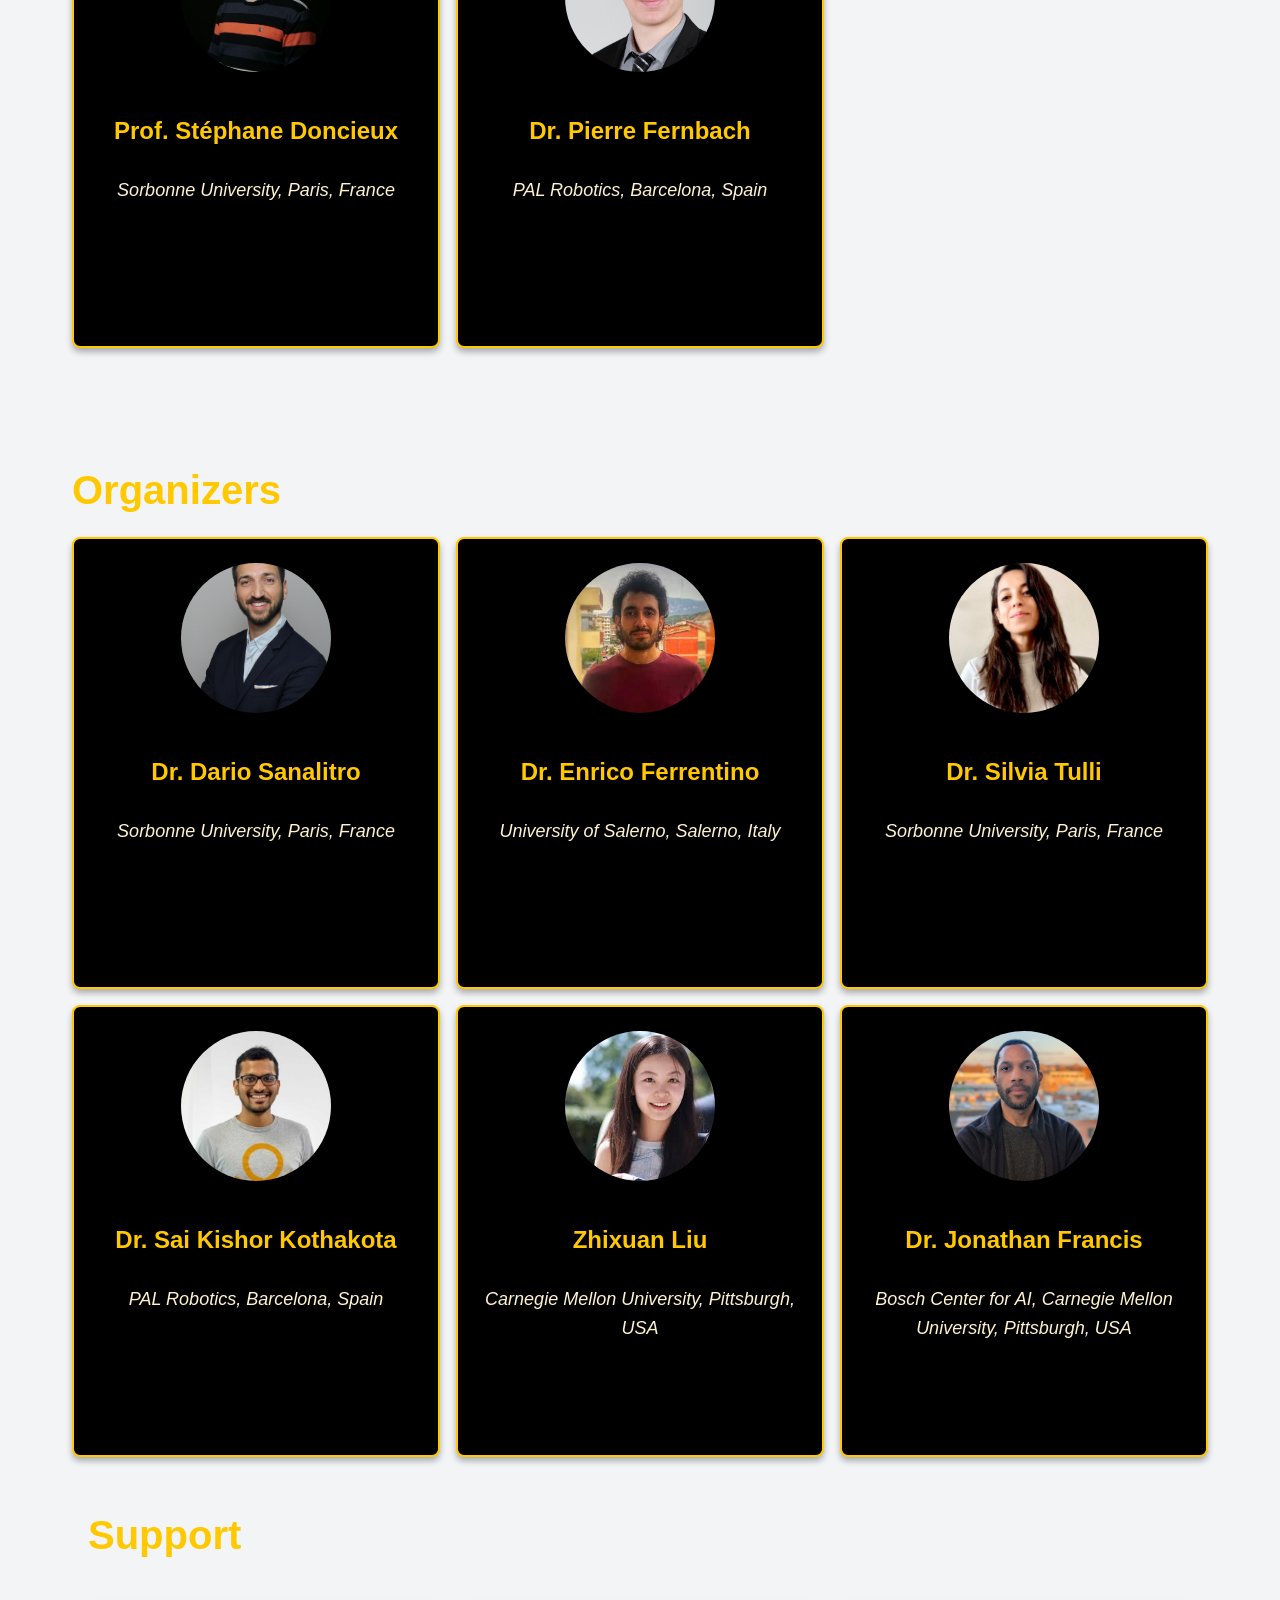
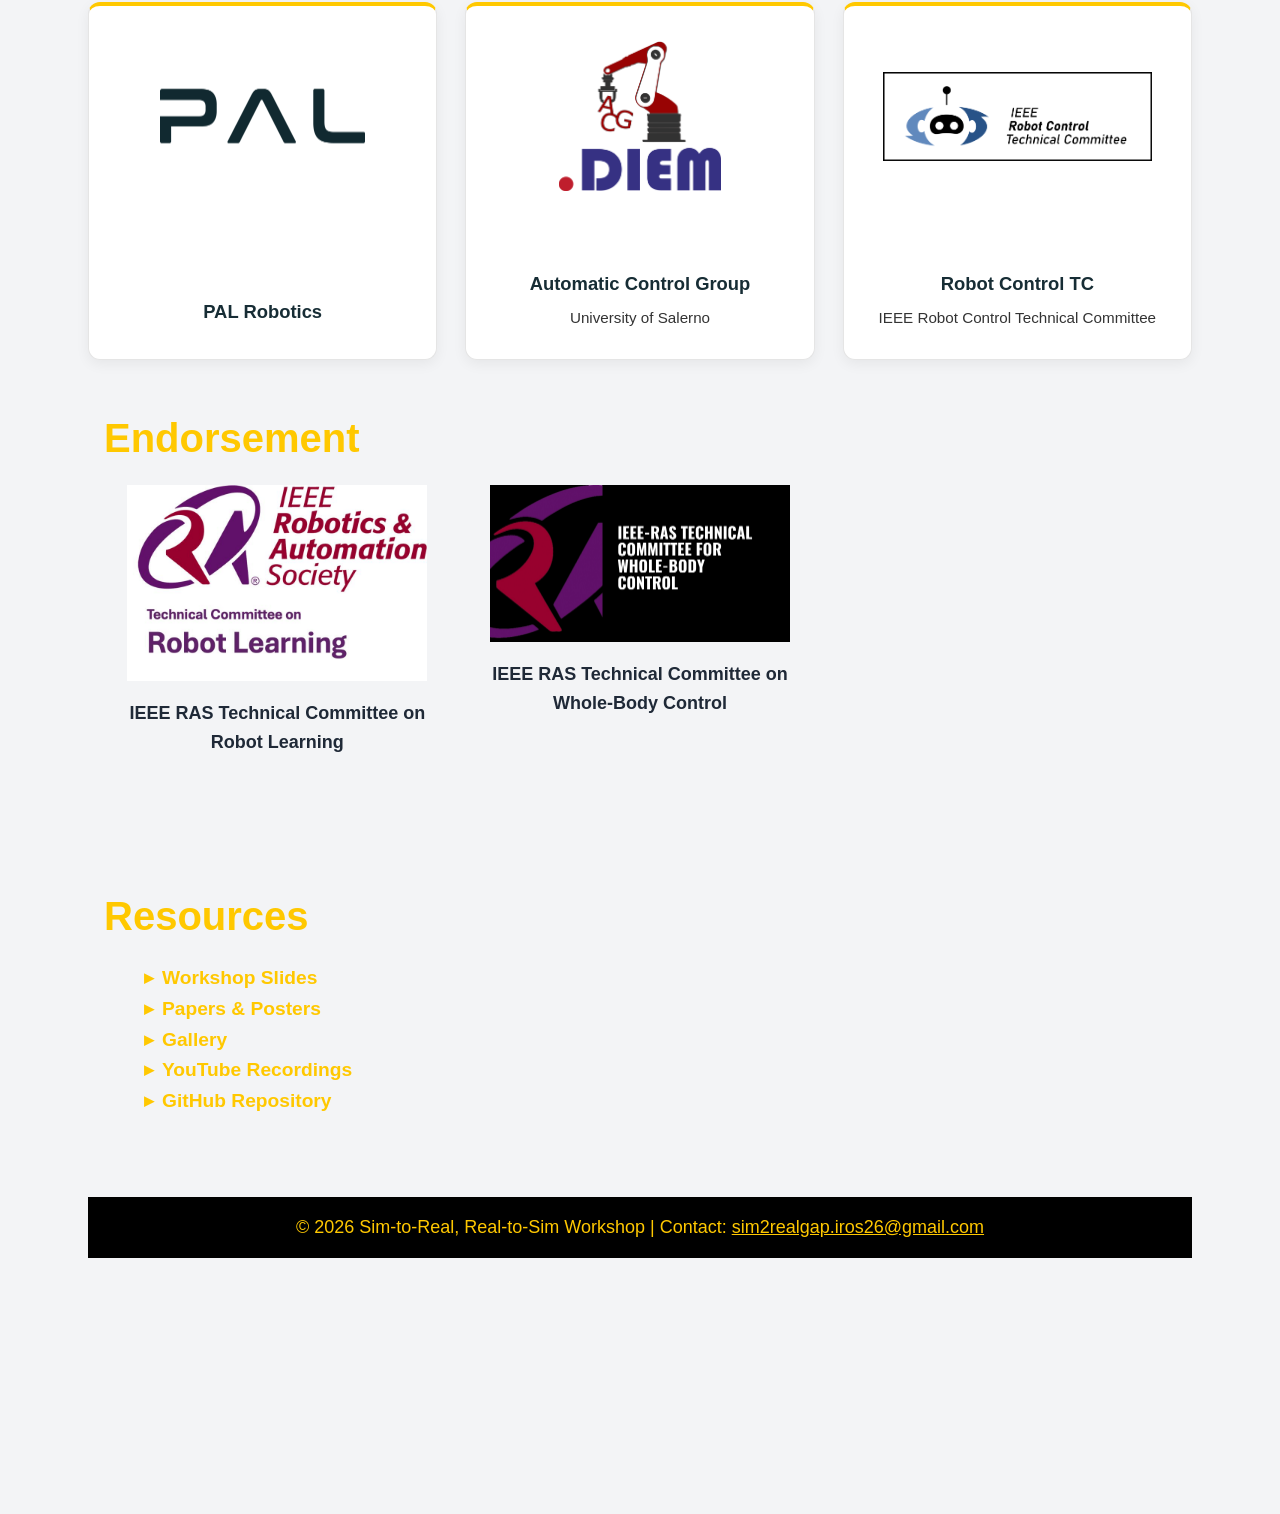
==== commit 6d2b59ac: "Update index.html" ====
--- a/index.html
+++ b/index.html
@@ -6,7 +6,8 @@
   <title>Sim2Real and Classical Control Workshop</title>
   <link rel="stylesheet" href="css/style.css">
   <script src="js/script.js" defer></script>
-  <meta name="description" content="Sim2Real and Classical Control: From Rigorous Theory to Data-Driven Robotics. IROS 2026 Workshop in Pittsburgh on sim-to-real transfer, classical control, robot learning, and data-driven robotics."> 
+  <meta name="google-site-verification" content="RO2MeOyLV52VgD4TCIo8SEtLjc49aEYzUDkjh_sgpTs" />
+    <meta name="description" content="Sim2Real and Classical Control: From Rigorous Theory to Data-Driven Robotics. IROS 2026 Workshop in Pittsburgh on sim-to-real transfer, classical control, robot learning, and data-driven robotics."> 
   <meta name="keywords" content="IROS 2026, Sim2Real, robotics, robot learning, classical control, sim-to-real transfer, data-driven robotics">
   <meta name="robots" content="index, follow">
   <link rel="canonical" href="https://sim2realgap.github.io/sim2real-and-control-workshop-iros2026/">
@@ -35,12 +36,13 @@
     </div>
     <ul class="nav-links">
       <li><a href="#about">About</a></li>
+       <li><a href="#contribute">Contribute</a></li>
       <li><a href="#schedule">Schedule</a></li>
       <li><a href="#speakers">Speakers</a></li>
-      <li><a href="#papers">Papers</a></li>
       <li><a href="#committee">Committee</a></li>
+      <li><a href="#organizers">Organizers</a></li>
       <li><a href="#support">Support</a></li>
-      <li><a href="#resources">Resources</a></li>
+      <!-- <li><a href="#resources">Resources</a></li> -->
     </ul>
   </nav>
 </header>
@@ -49,19 +51,19 @@
   <section class="hero">
     <h2>Sim2Real and Classical Control: From Rigorous Theory to Data-Driven Robotics</h2>
     <p>Join our workshop to explore state-of-the-art and new research methodologies at the edge between control and sim-to-real transfer.</p>
-  
+
     <div style="display: flex; flex-wrap: wrap; gap: 1rem; justify-content: center; margin-top: 1.5rem;">
     <a href="https://2026.ieee-iros.org/" target="_blank" class="btn btn-secondary" rel="noopener noreferrer">
       IROS 2026 Pittsburgh
     </a>
-    <a href="#contribute" target="_blank" class="btn" rel="noopener noreferrer">
+    <a href="https://openreview.net/group?id=IEEE.org/IROS/2026/Workshop/S2RCC" target="_blank" class="btn" rel="noopener noreferrer">
       Contribute with Your Paper
     </a>
 
+    <a href="./posters.html" target="_blank" class="btn" rel="noopener noreferrer">
     <a href="./posters.html" class="btn" rel="noopener noreferrer">
       Submitted Papers and Posters
-    </a>
-
+    </a>        
   </div>
 </a> </section>
 
@@ -89,26 +91,26 @@
 <div style="display: flex; gap: 20px; justify-content: center; margin-top: 25px; flex-wrap: wrap;">
 
   <figure style="width: 45%; min-width: 280px; margin: 0; text-align: center;">
-    <img src="./images/sim2real.png" alt="Workshop illustration 1" style="width: 100%; border-radius: 12px;">
+    <img src="./images/sim2real.png" alt="Sim-to-real transfer pipeline for robotics workshop IROS 2026" style="width: 100%; border-radius: 12px;">
     <figcaption style="font-size: 0.9em; color: #555; margin-top: 6px;">
       Courtesy of <a href="https://developer.nvidia.com/blog/training-in-nvidia-isaac-sim-closes-the-sim2real-gap/" target="_blank">NVIDIA Developer Blog</a>
     </figcaption>
   </figure>
 
   <figure style="width: 45%; min-width: 280px; margin: 0; text-align: center;">
-    <img src="./images/all_sim.png" alt="Workshop illustration 2" style="width: 100%; border-radius: 12px;">
+    <img src="./images/all_sim.png" alt="Sim2Real simulators for robotics workshop IROS 2026" style="width: 100%; border-radius: 12px;">
     <figcaption style="font-size: 0.9em; color: #555; margin-top: 6px;">
     </figcaption>
   </figure>
 
 </div>
 
-<section id="contribute" class="container section">
+  <section id="contribute" class="container section">
   <h2>Call for Contributions</h2>
-  
+
   We invite researchers and practitioners in mobile robotics, manipulation, sim-to-real transfer to contribute to our workshop by submitting a <b>four-page</b> paper (excluding references) in IROS format as a PDF (Guidelines <a href="https://ras.papercept.net/conferences/support/support.php" target="_blank" rel="noopener noreferrer">here</a>).
   <p>
-  Topics of interest include, but are not limited to:
+  We welcome contributions (extended versions of existing work, work in progress / early-stage ideas, submissions under review elsewhere, recent results published elsewhere) across a wide range of topics, including (but not limited to)::
   </p>
 
   <ul class="list">
@@ -134,14 +136,14 @@
 <!-- Best Paper Award Section -->
 <div style="background-color: #fff8e1; border-left: 6px solid #ffc800; padding: 20px; margin: 25px 0; border-radius: 8px;">
   <h3 style="margin-top: 0; color: #b88600;">🏆 Best Paper Awards</h3>
-    <p>To recognize excellence, the <b>Best two Papers</b> will receive the <b>PAL-Robotics</b> Best Application Paper Award ($400) and the <b>Automatic Control Group</b> Best Methodology Paper Award ($400). </p>
+    <p>To recognize excellence, the <b>best two papers</b> will receive the PAL-Robotics Best Application Paper Award ($300) and the Automatic Control Group Best Methodology Paper Award ($500). </p>
   <p>
   <p>
     Award recipients will be announced during the workshop closing session.
   </p>
 </div>
 
-<!-- Best Poster Award Section -->
+    <!-- Best Poster Award Section -->
 <div style="background-color: #111111; border-left: 6px solid #ffc800; padding: 20px; margin: 25px 0; border-radius: 8px; color: #ffffff;">
   <h3 style="margin-top: 0; color: #ffc800;">📌 Best Poster Award</h3>
   <p>
@@ -149,18 +151,39 @@
     outstanding poster contribution at the workshop.
   </p>
   <p>
-    The award (~300$) is offered by the <b>Robot Control Technical Committee</b>.
-  </p>
-</div>
-
+    The award(~$300) is offered by the <b>Robot Control Technical Committee</b>.
+  </p>
+</div>
 
 <h3>Important Dates</h3>
 
-<ul class="list"> <li><strong>Early Submission Deadline:</strong> June 20th, 2026</li> <li><strong>Regular Submission Deadline:</strong> August 20th, 2026</li> <li><strong>Regular Submission Deadline-Extended:</strong> September 1st, 2026</li> <li><strong>Final / Late-Breaking Deadline:</strong> September 10th, 2026</li> <li><strong>Submission Status:</strong> <span>Submissions are now closed.</span></li> <li><strong>Notification of Acceptance:</strong> September 15th, 2026 <br><em>Due to the large number of papers received, the notification of acceptance has been postponed to September 15th, 2026. Early submissions were prioritized in the review process to allow sufficient time for visa application procedures when needed.</em> </li> <li><strong>Workshop Date:</strong> October 1, 2026, 08:30–17:30</li> </ul>
-
+<ul class="list">
+  <li><strong>Early Submission Deadline:</strong> June 20th, 2026</li>
+  <li><strong>Regular Submission Deadline:</strong> August 20th, 2026</li>
+  <li><strong>Regular Submission Deadline-Extended:</strong> September 1st, 2026</li>
+  <li><strong>Final / Late-Breaking Deadline:</strong> September 10th, 2026</li>
+  <li><strong>Submission Status:</strong> Submissions are now closed</li>
+  <li><strong>Notification of Acceptance:</strong> September 15th, 2026
+      <br><em>Due to the large number of papers received, the notification of acceptance has been postponed from September 10th to September 15th, 2026. We apologize for any inconvenience this may cause and appreciate your patience and understanding.</em>
+      </li>
+  <li><strong>Workshop Date:</strong> October 1, 2026, 08:30–17:30</li>
+</ul>
+
+<h3>Submission Instructions</h3>
+
+<div style="background-color: #000000; color: #ffffff; border-left: 5px solid #ffc800; padding: 20px; margin: 15px 0; border-radius: 8px;">
+  <p><strong style="color: #ffc800;">Preferred Method (Open Review):</strong> Submit electronically via the Submission Portal</p>
+  <p>Link: <a href="https://openreview.net/group?id=IEEE.org/IROS/2026/Workshop/S2RCC" target="_blank" style="color: #ffc800;"> Open Review</a></p>
+
+  <p><strong style="color: #ffc800;">Review Process:</strong> Single-blind peer review (reviewers will know the authors' identities, while reviewer identities will remain anonymous to authors).</p>
+
+  <p><strong style="color: #ffc800;">Alternative Method (Email):</strong> If you encounter insurmountable technical issues with OpenReview, you may submit via email to <a href="mailto:sim2realgap.iros26@gmail.com" style="color: #ffc800;">sim2realgap.iros26@gmail.com</a>.</p>
+
+  <p style="color: #ffc800; font-weight: bold; margin-top: 10px;">⚠️ Please note: Submissions must follow the IROS format guidelines and be limited to either two or four pages, with the page count excluding references.</p>
+</div>
 </section>
 
-<h2>Questions for Speakers</h2>
+  <h2>Questions for Speakers</h2>
 
 <div class="qa-box">
 
@@ -186,9 +209,8 @@
   </a>
 
 </div>
-</section>
-
-<!-- Workshop Information Section -->
+
+  <!-- Workshop Information Section -->
 
 <section id="workshop-info" class="container section">
   <h2>Workshop Information</h2>
@@ -208,7 +230,6 @@
 <div class="info-card"> <h3>✅ Accepted Papers</h3> <p> Conditionally accepted papers are now <strong>accepted</strong> and included in the workshop. </p> </div>
   </div>
 </section>
-
 
 <!-- Schedule Section -->
 <section id="schedule" class="container section">
@@ -223,7 +244,7 @@
     <li><strong>10:00 - 10:15:</strong> <em>Coffee Break</em></li>
 
     <li class="session-title">Session 2: Invited Talks - Industrial Perspective</li>
-    <li><strong>10:15 - 10:45:</strong> Speaker PAL Robotics + Q&A</li>
+    <li><strong>10:15 - 10:45:</strong> Ferran Gebellí Guinjoan (PAL Robotics) + Q&A</li>
     <li><strong>10:45 - 11:15:</strong> Dr. John Subosits (Toyota Research Institute) + Q&A</li>
     <li><strong>11:15 - 11:30:</strong> <em>Coffee Break</em></li>
 
@@ -232,9 +253,8 @@
 
     <li><strong>12:30 - 13:30:</strong> <em>Lunch Break</em></li>
 
-    <li class="session-title">Session 4: Spotlight Presentations - 7 Minutes Each </li>
-
-<li>
+    <li class="session-title">Session 4: Spotlight Presentations</li>
+    <li>
   <strong>13:30 - 13:37:</strong>
   <a href="https://openreview.net/forum?id=NOqbCDCEtq" target="_blank">
     FADA: Few-Shot Domain Adaptation via Dynamics Alignment for Humanoid Control
@@ -269,7 +289,6 @@
   - Ismail Geles, Leonard Bauersfeld, Markus Wulfmeier, Davide Scaramuzza
 </li>
 
-
     <li class="session-title">Session 5: Invited Talks - Part II - Research Perspective</li>
     <li><strong>14:00 - 14:30:</strong> Prof. Katerina Fragkiadaki + Q&A</li>
     <li><strong>14:30 - 15:00:</strong> Prof. Siyuan Huang + Q&A</li>
@@ -278,7 +297,7 @@
 
     <li class="session-title">Session 6: Round Table & Awards</li>
     <li><strong>15:45 - 16:30:</strong> Round Table Discussion</li>
-    <li><strong>16:30 - 16:45:</strong> Awards (PAL Robotics sponsored) & Final Remarks</li>
+    <li><strong>16:30 - 16:45:</strong> Awards & Final Remarks</li>
 
     <li class="session-title"><strong>End of Full Day Workshop</strong></li>
   </ul>
@@ -298,7 +317,7 @@
     <p class="affiliation">Arizona State University, Tempe, USA</p>
   </div>
 
-  <div class="card">
+   <div class="card">
     <a href="https://ai.stanford.edu/~amandlek/" target="_blank">
       <img src="./images/people/ajay.jpeg" alt="Dr. Ajay Mandlekar">
       <h3>Dr. Ajay Mandlekar</h3>
@@ -343,8 +362,8 @@
 <div class="grid">
   <div class="card">
     <a href="https://www.pal-robotics.com/" target="_blank">
-      <img src="./images/people/PAL.png" alt="PAL Robotics Speaker">
-      <h3>PAL Robotics</h3>
+      <img src="./images/people/ferran.png" alt="PAL Robotics Speaker">
+      <h3>Dr. Ferran Gebellí Guinjoan</h3>
     </a>
     <p class="affiliation">PAL Robotics</p>
   </div>
@@ -391,7 +410,7 @@
       </div>
     </div>
   </section> -->
-  
+
     <!-- Commitee Section -->
 <section id="committee" class="container section">
   <h2>Steering Committee</h2>
@@ -444,7 +463,7 @@
 
   </div>
 </section>
-<section id="committee" class="container section">
+<section id="organizers" class="container section">
   <h2>Organizers</h2>
   <div class="grid">
 <div class="card">
@@ -497,7 +516,6 @@
 
 
   </div>
-
 
 <!-- Support Section -->
 <section id="support" class="container section">
@@ -573,11 +591,11 @@
     <h2>Resources</h2>
     <ul class="list">
       <li><a href="#" class="btn-link">Workshop Slides</a></li>
-      <li><a href="posters.html" class="btn-link">Posters</a></li>
+      <li><a href="posters.html" class="btn-link">Papers & Posters</a></li>
       <li><a href="#" class="btn-link">Gallery</a></li>
       <li><a href="#" class="btn-link">YouTube Recordings</a></li>
       <li><a href="#" class="btn-link">GitHub Repository</a></li>
-      
+
     </ul>
   </section>
 
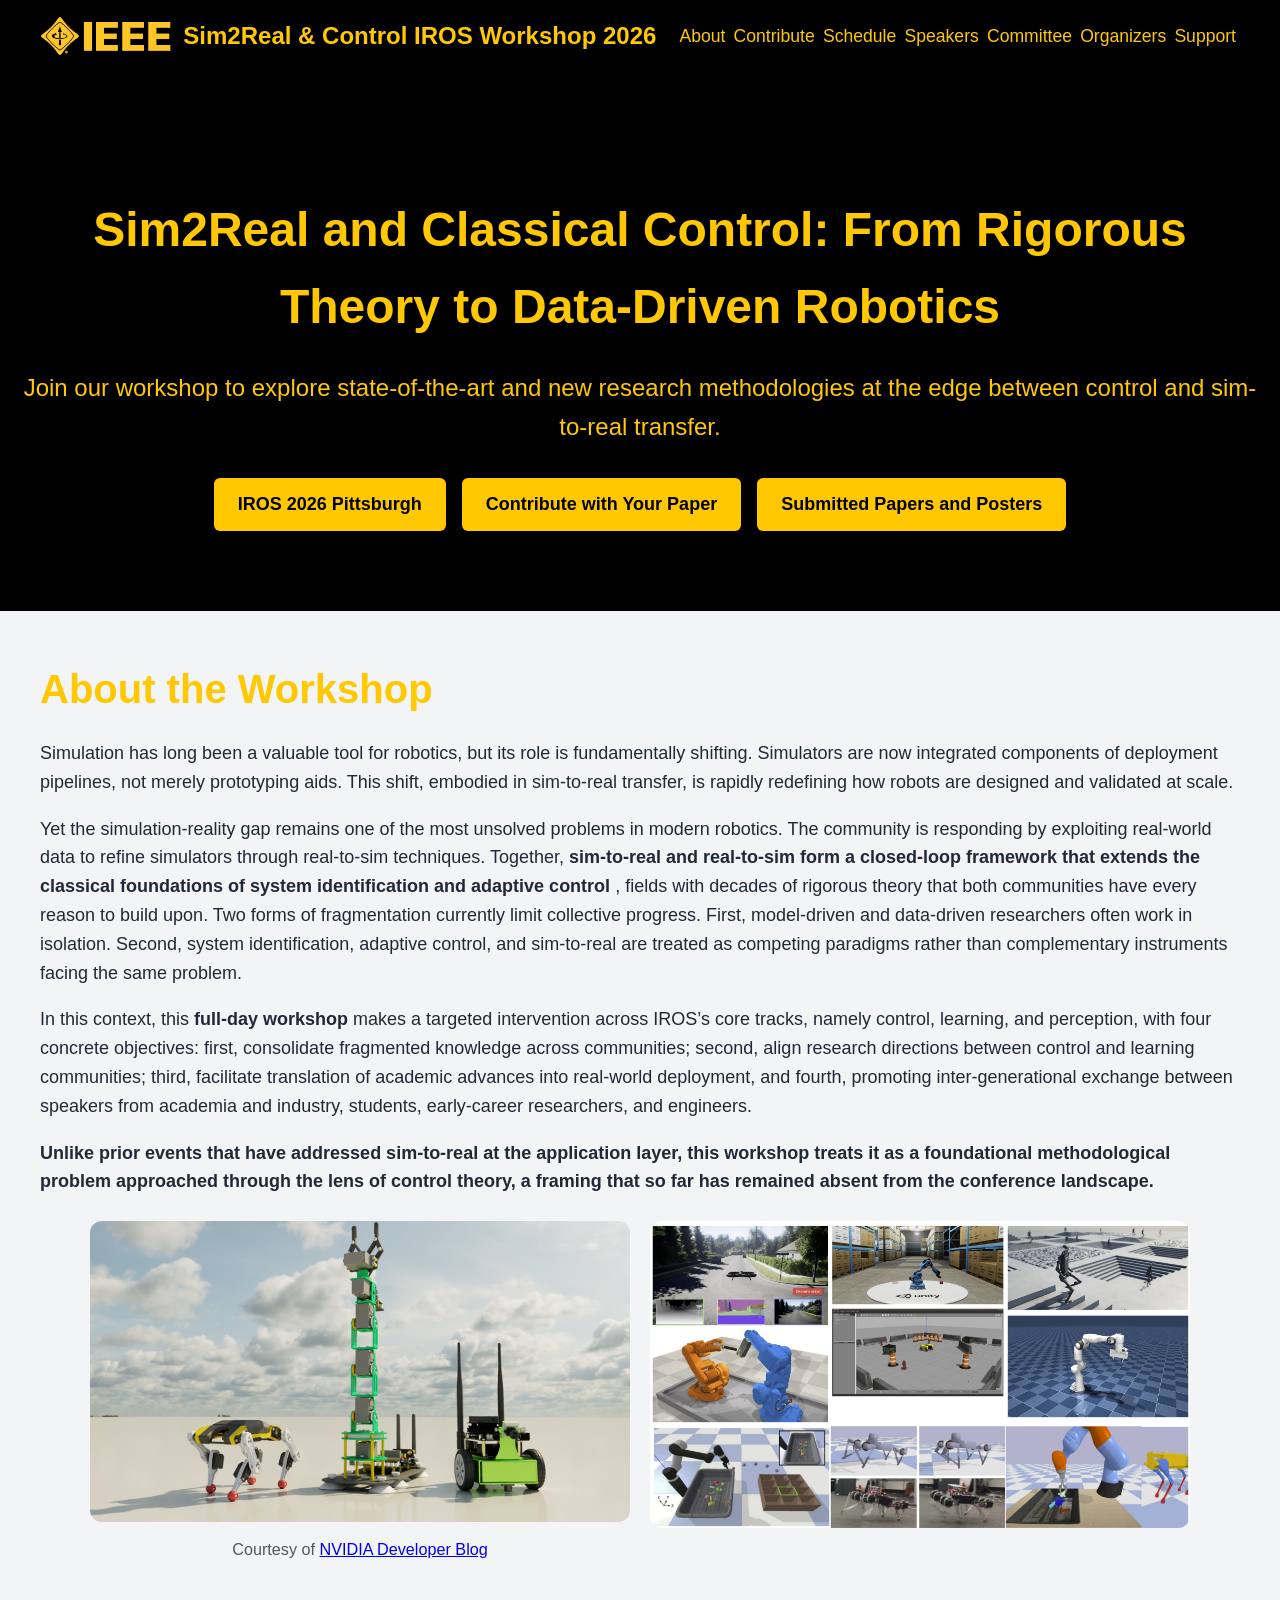
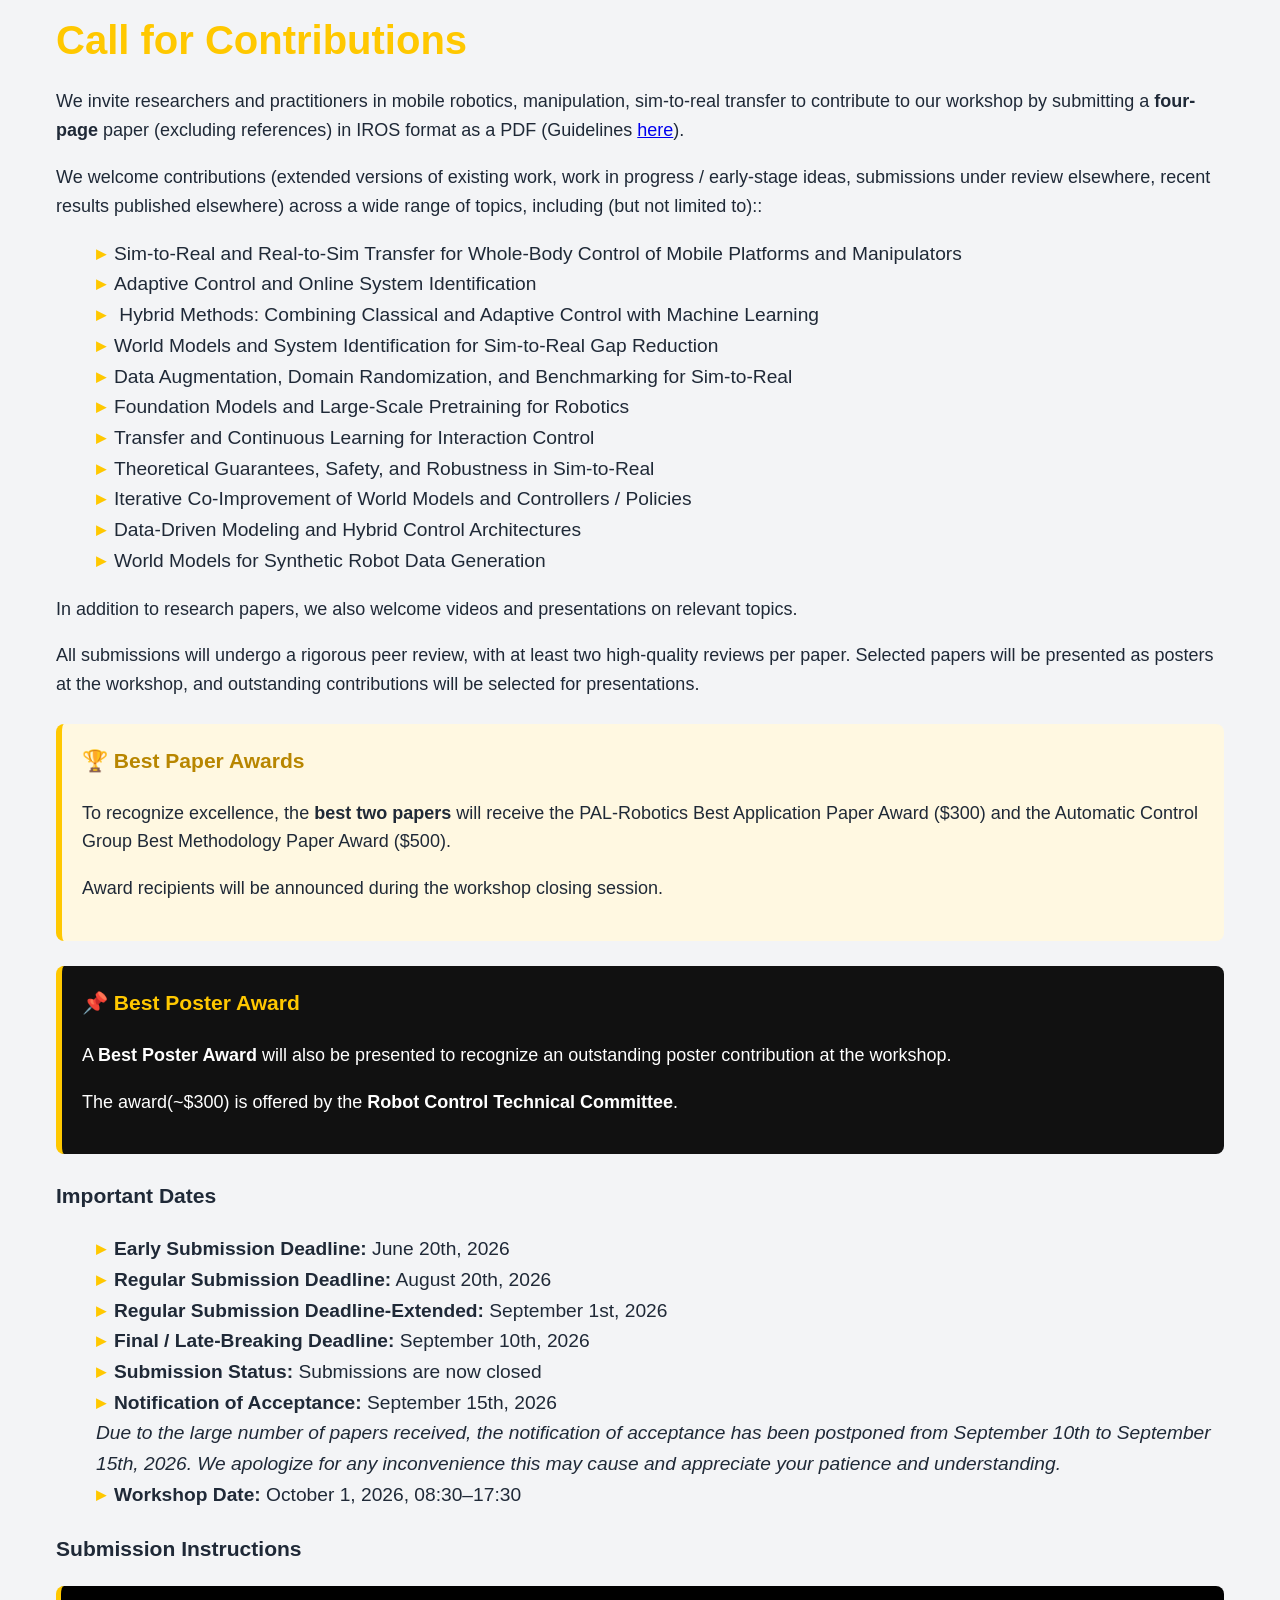
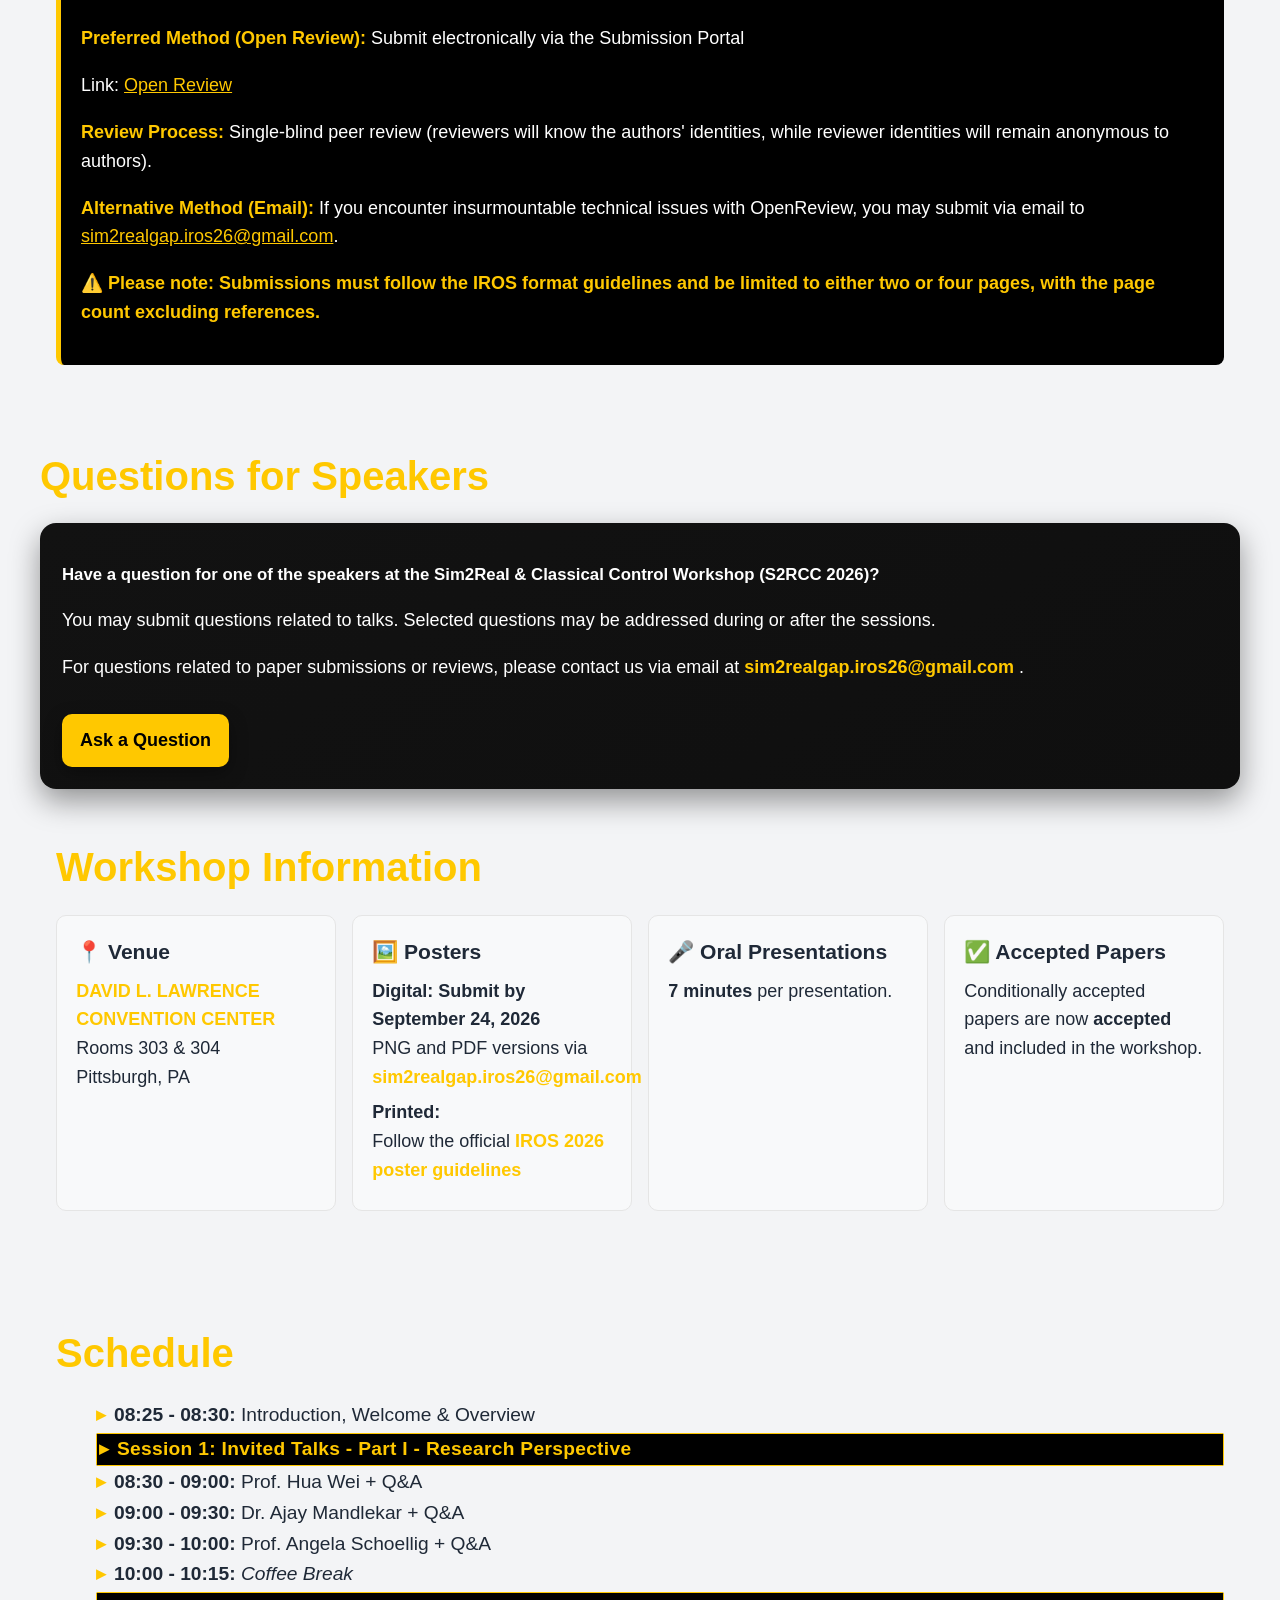
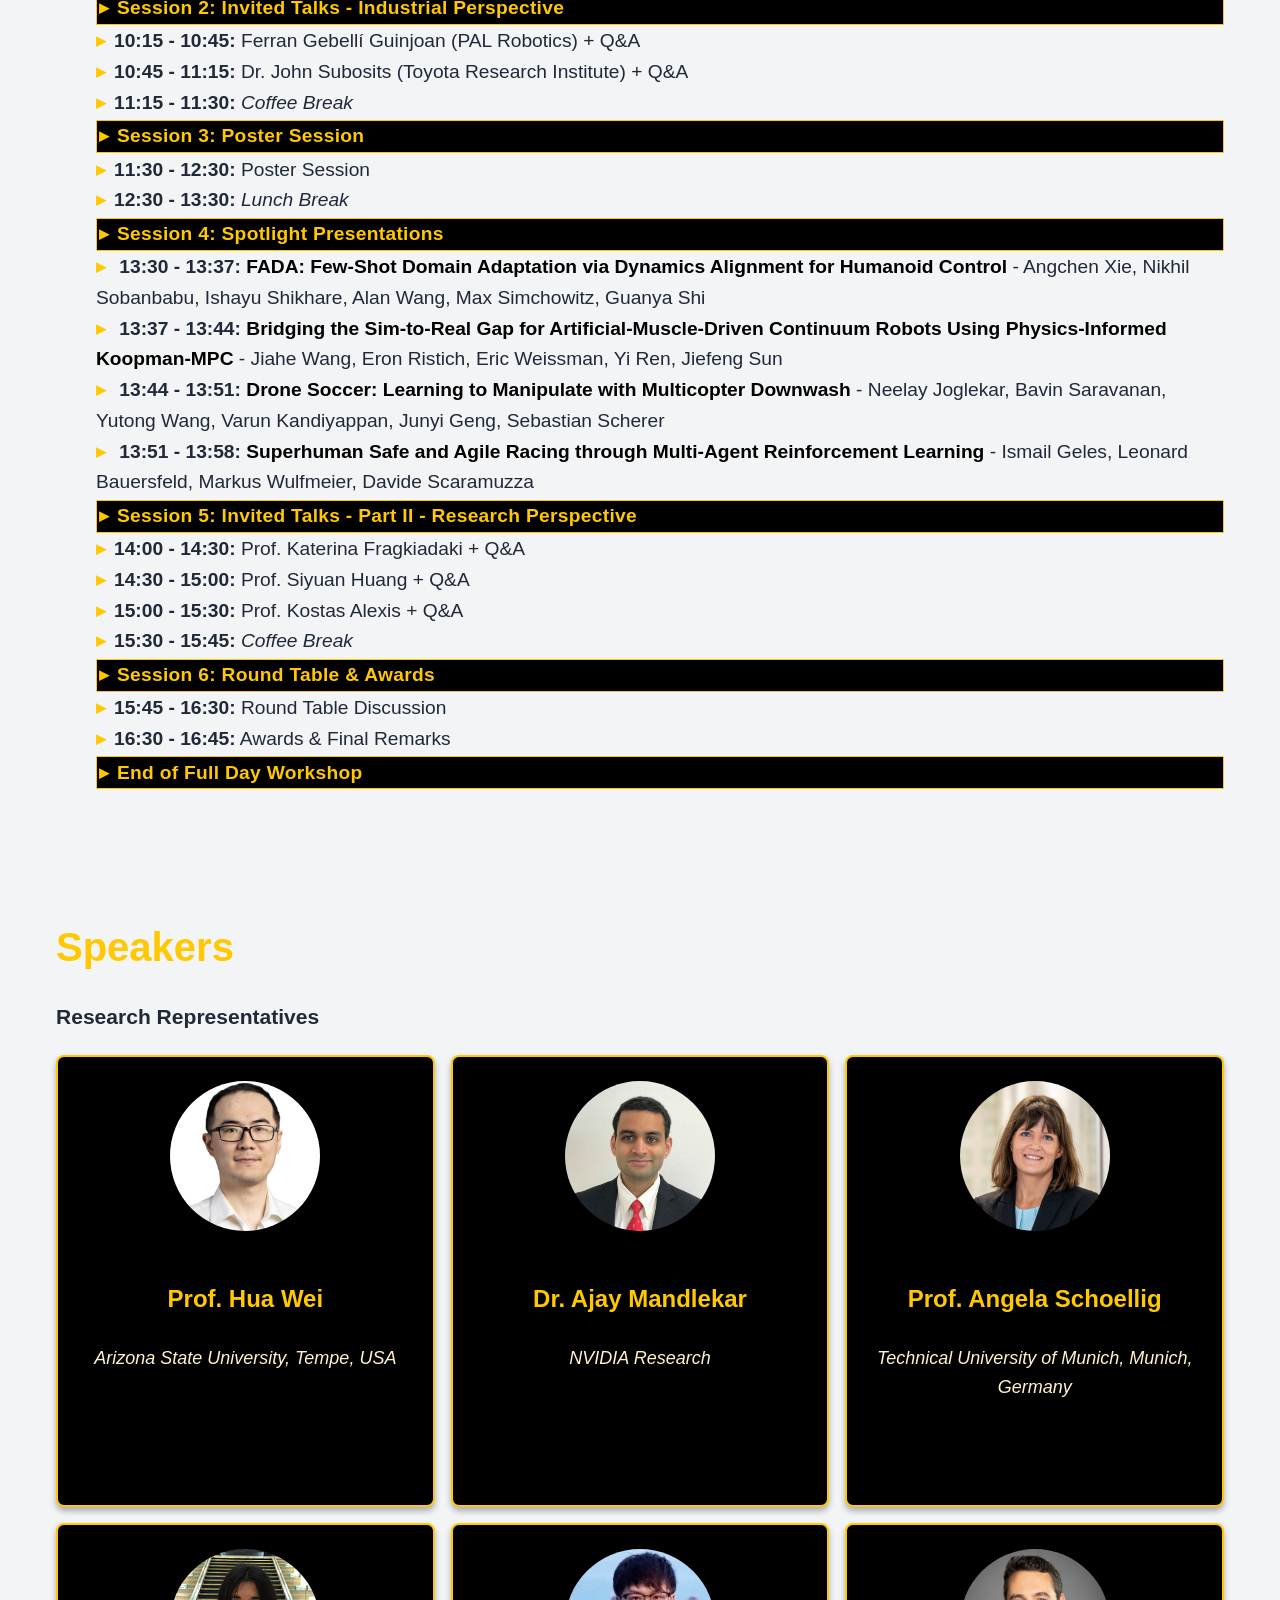
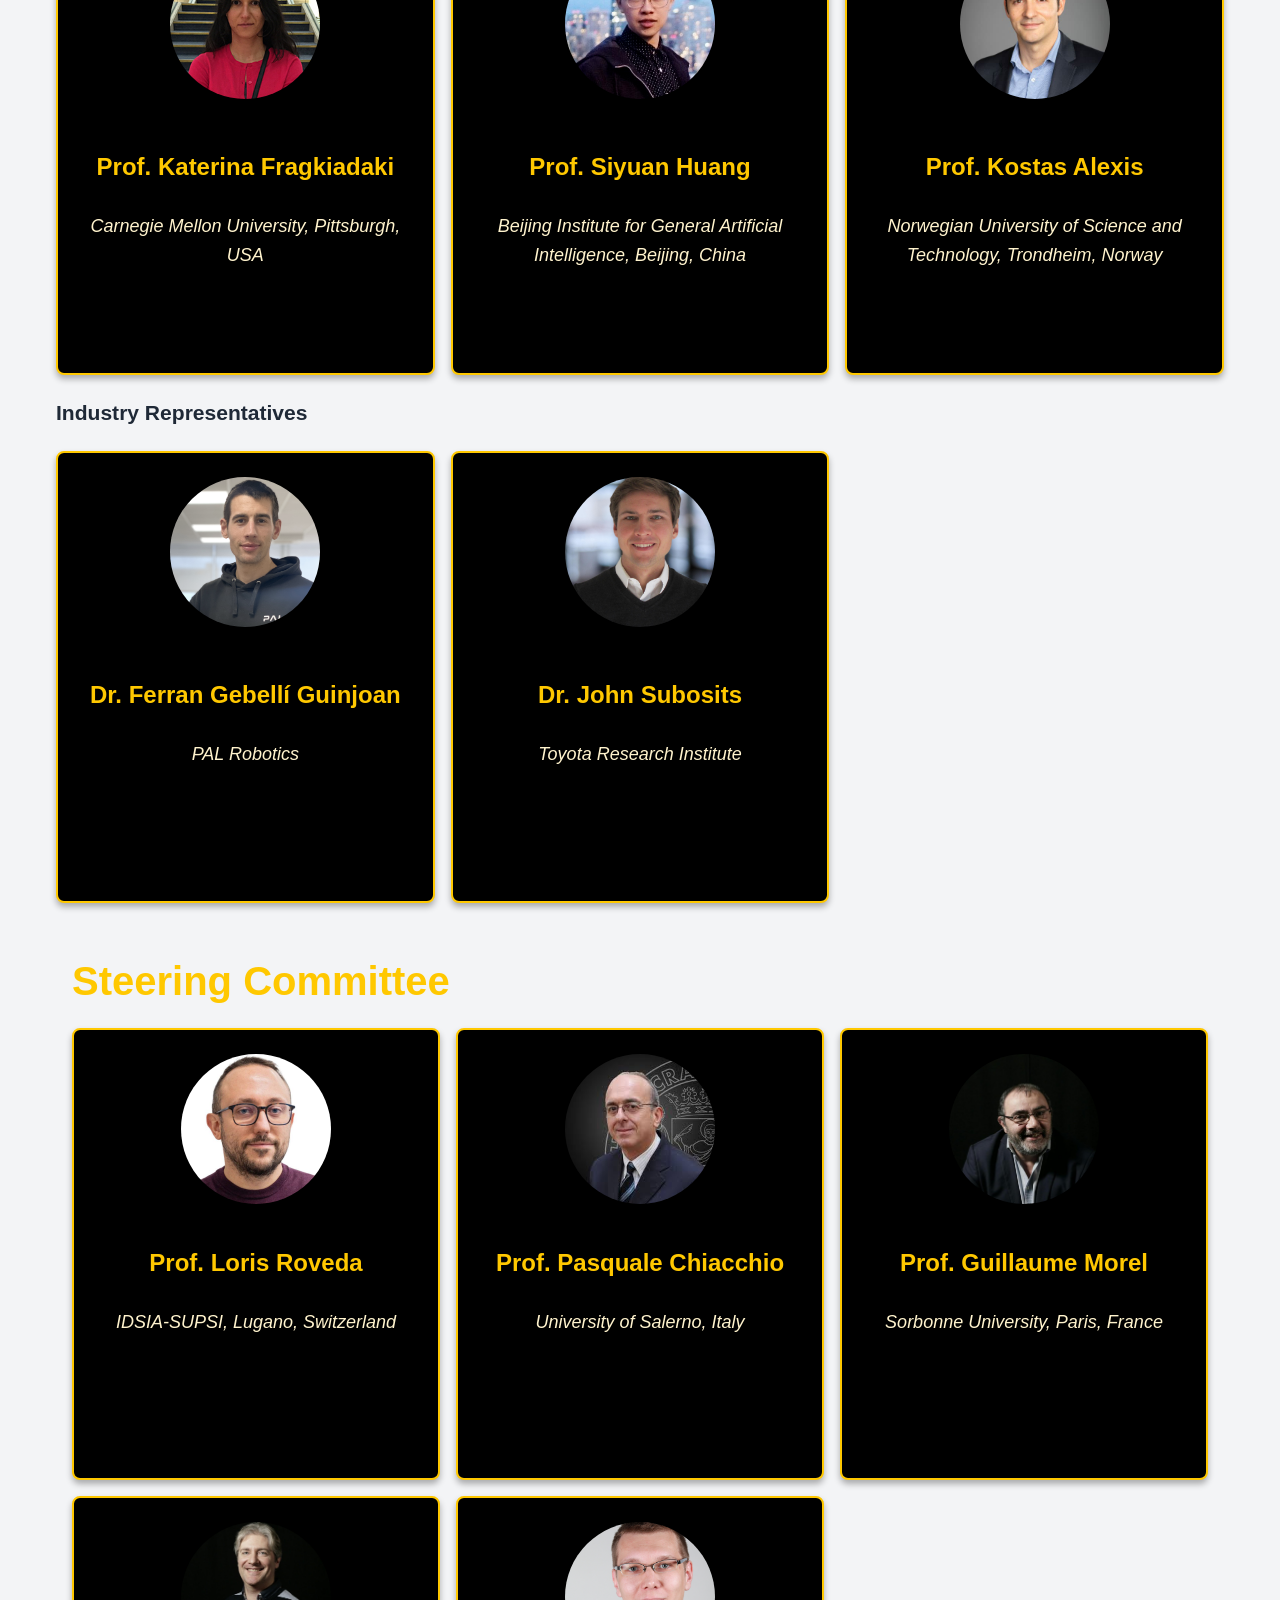
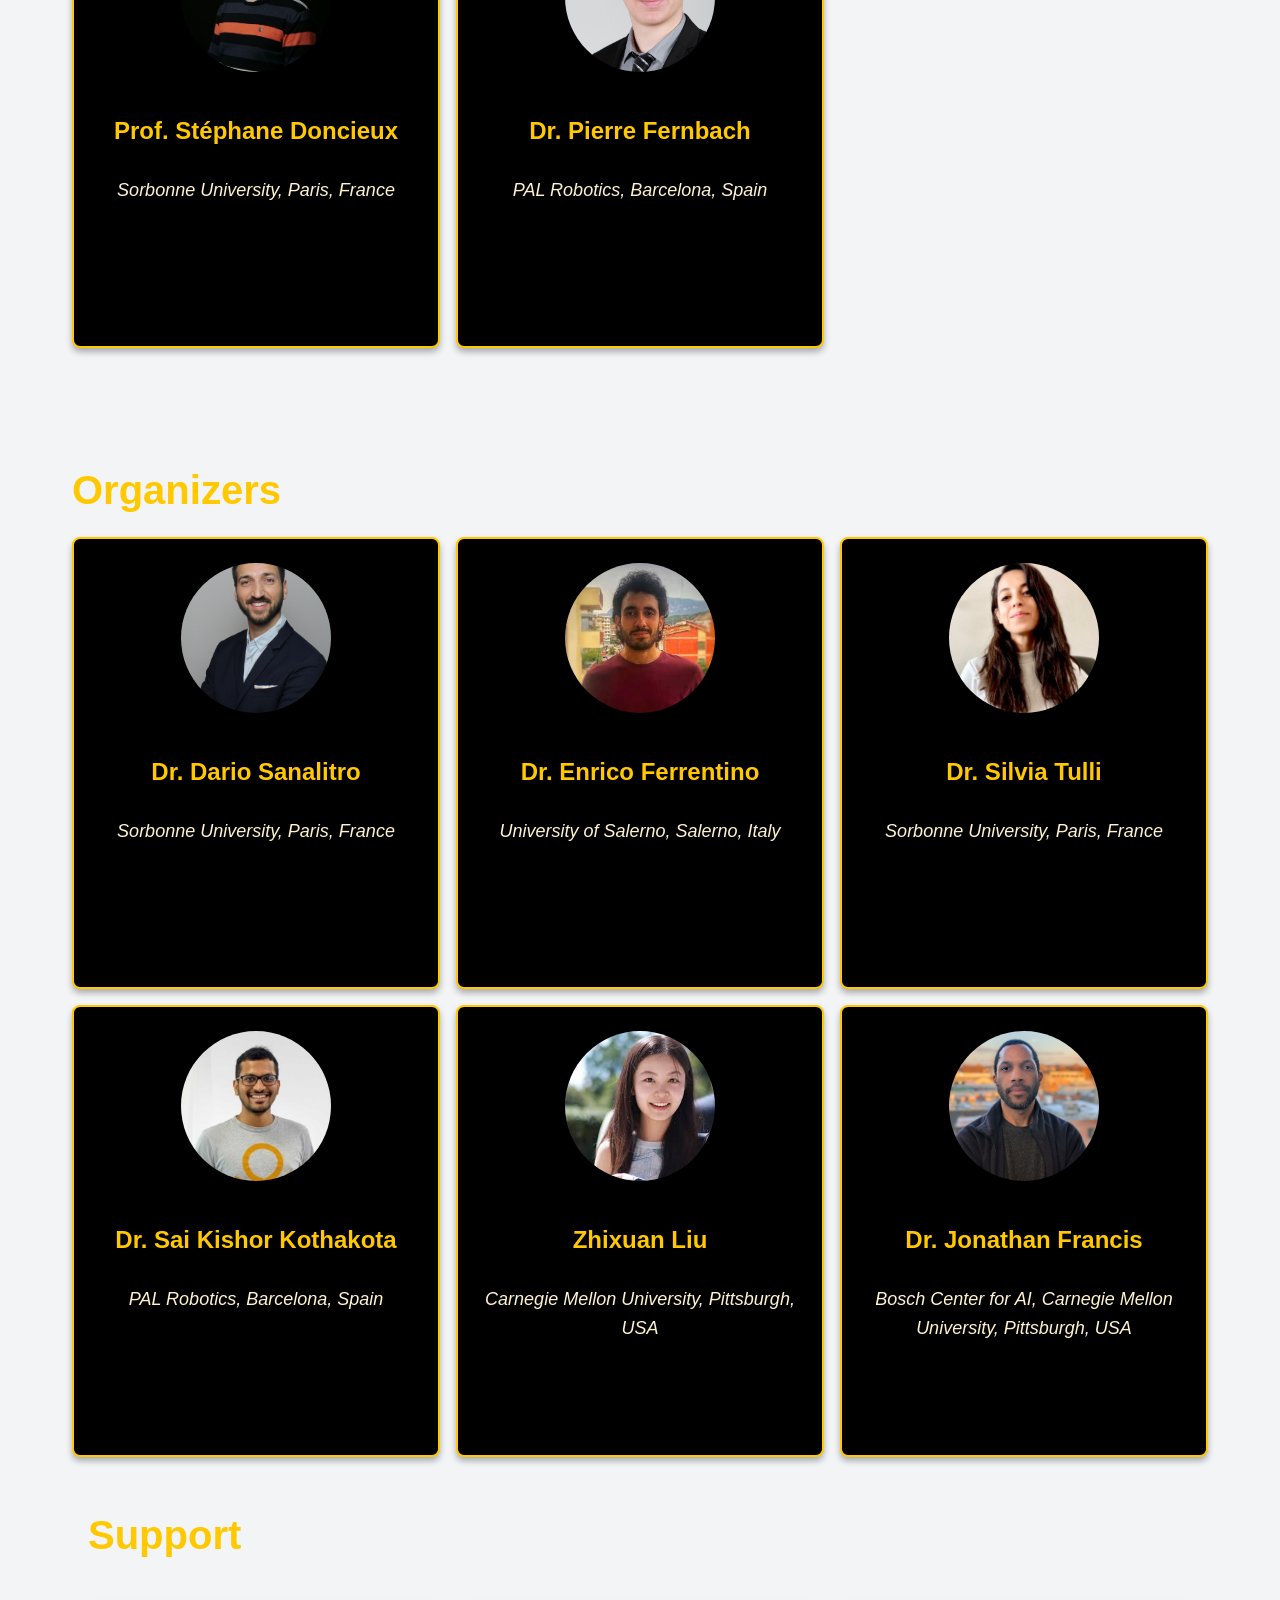
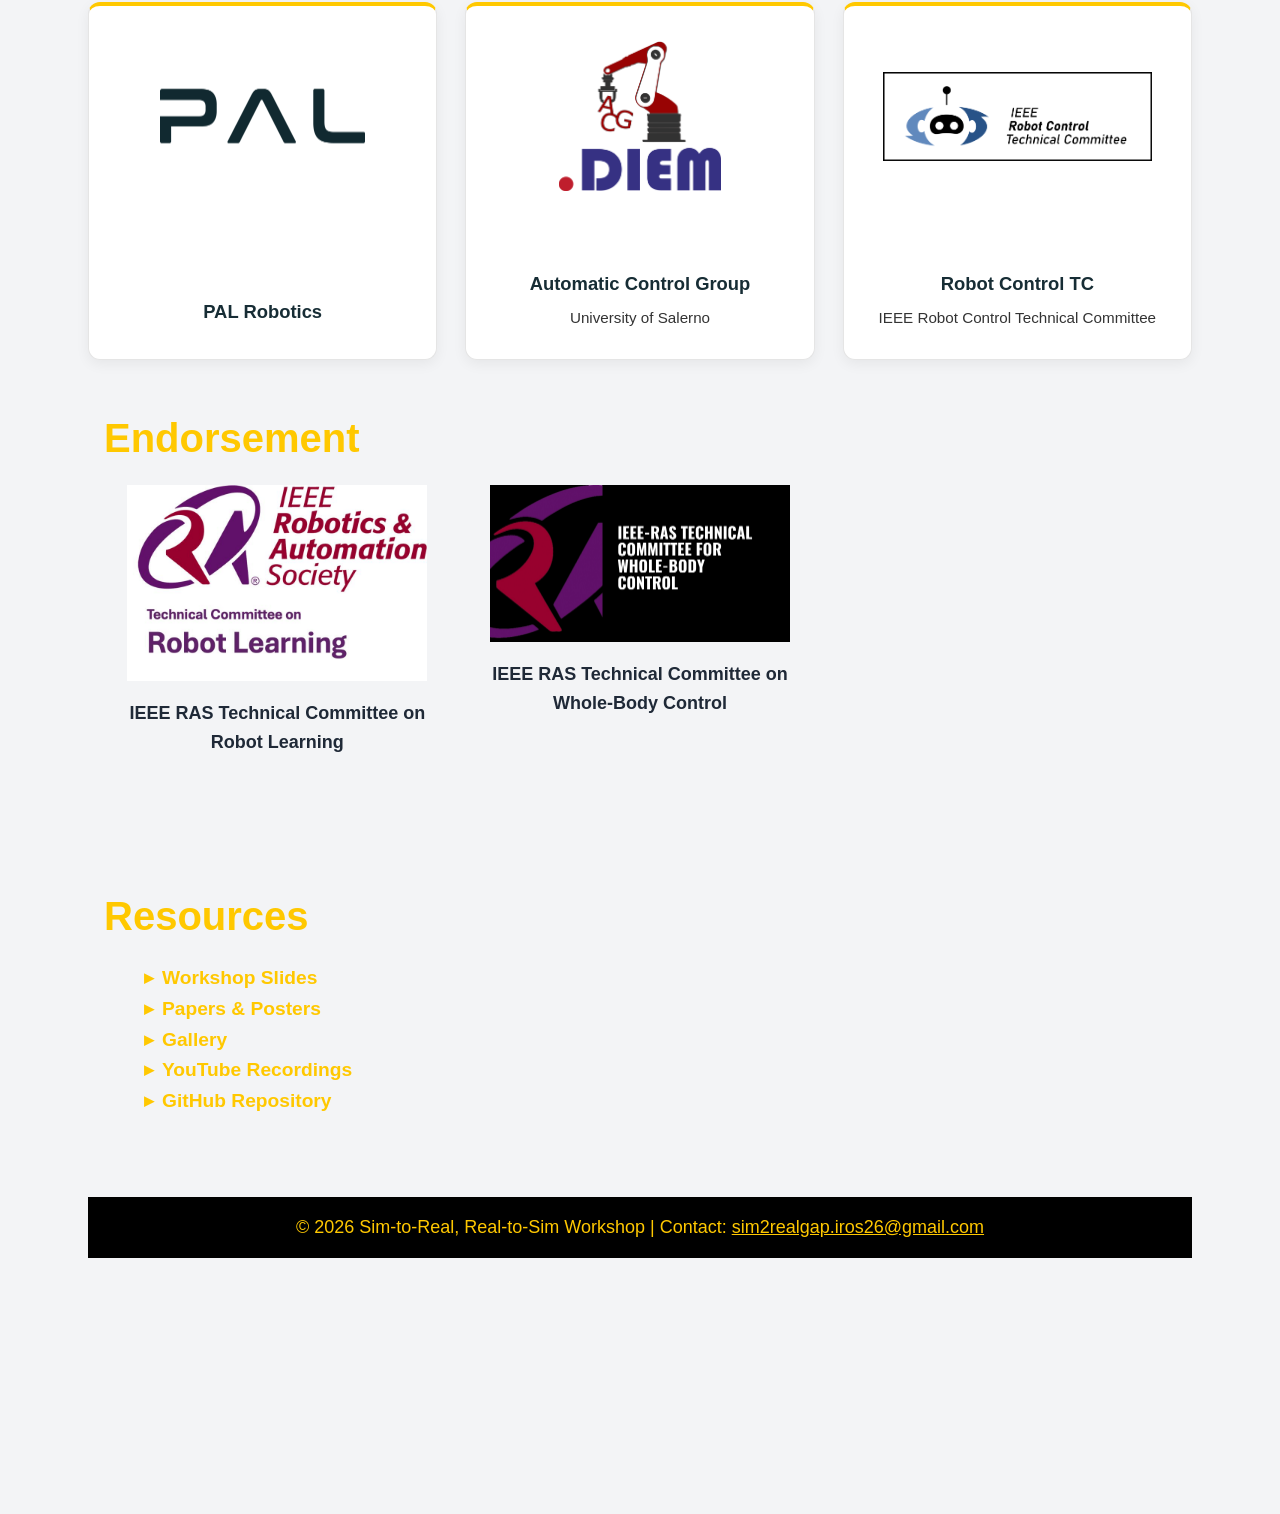
==== commit 1efad2dc: "Update index.html" ====
--- a/index.html
+++ b/index.html
@@ -59,8 +59,7 @@
     <a href="https://openreview.net/group?id=IEEE.org/IROS/2026/Workshop/S2RCC" target="_blank" class="btn" rel="noopener noreferrer">
       Contribute with Your Paper
     </a>
-
-    <a href="./posters.html" target="_blank" class="btn" rel="noopener noreferrer">
+      
     <a href="./posters.html" class="btn" rel="noopener noreferrer">
       Submitted Papers and Posters
     </a>        
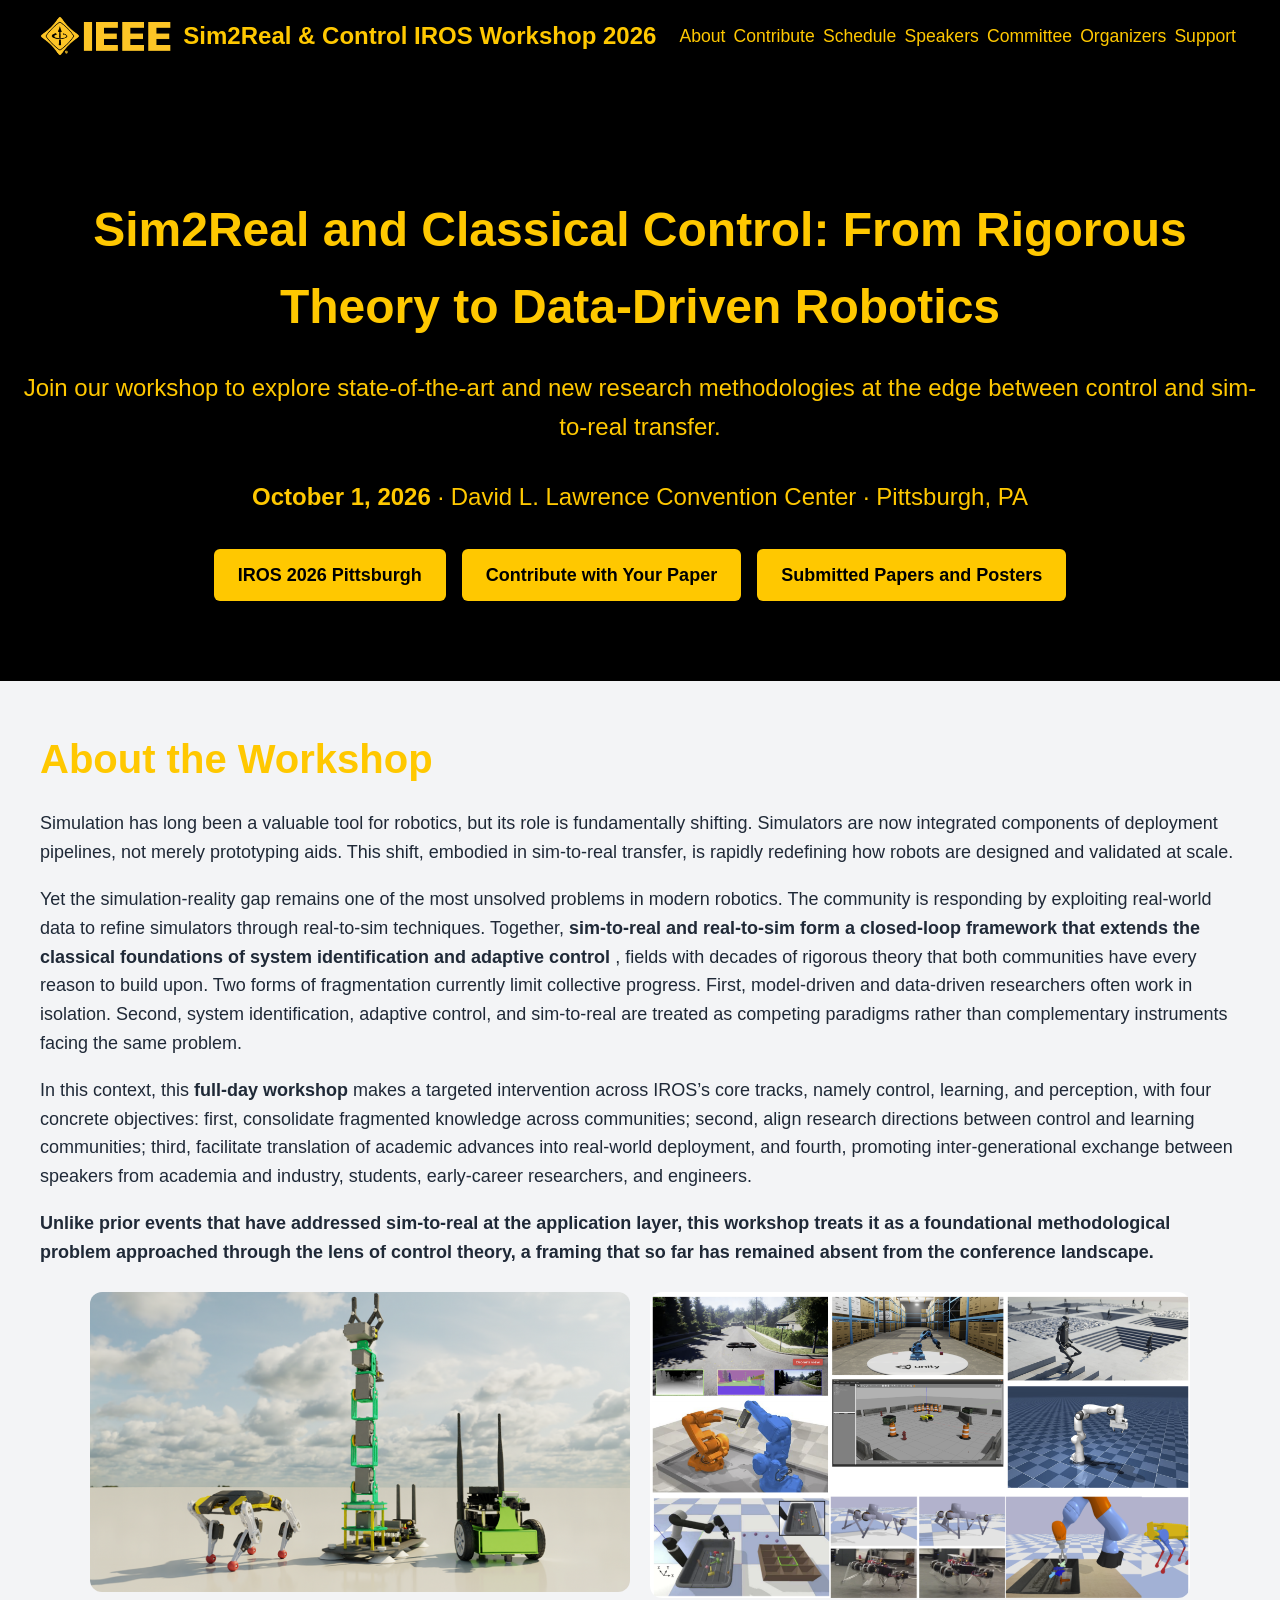
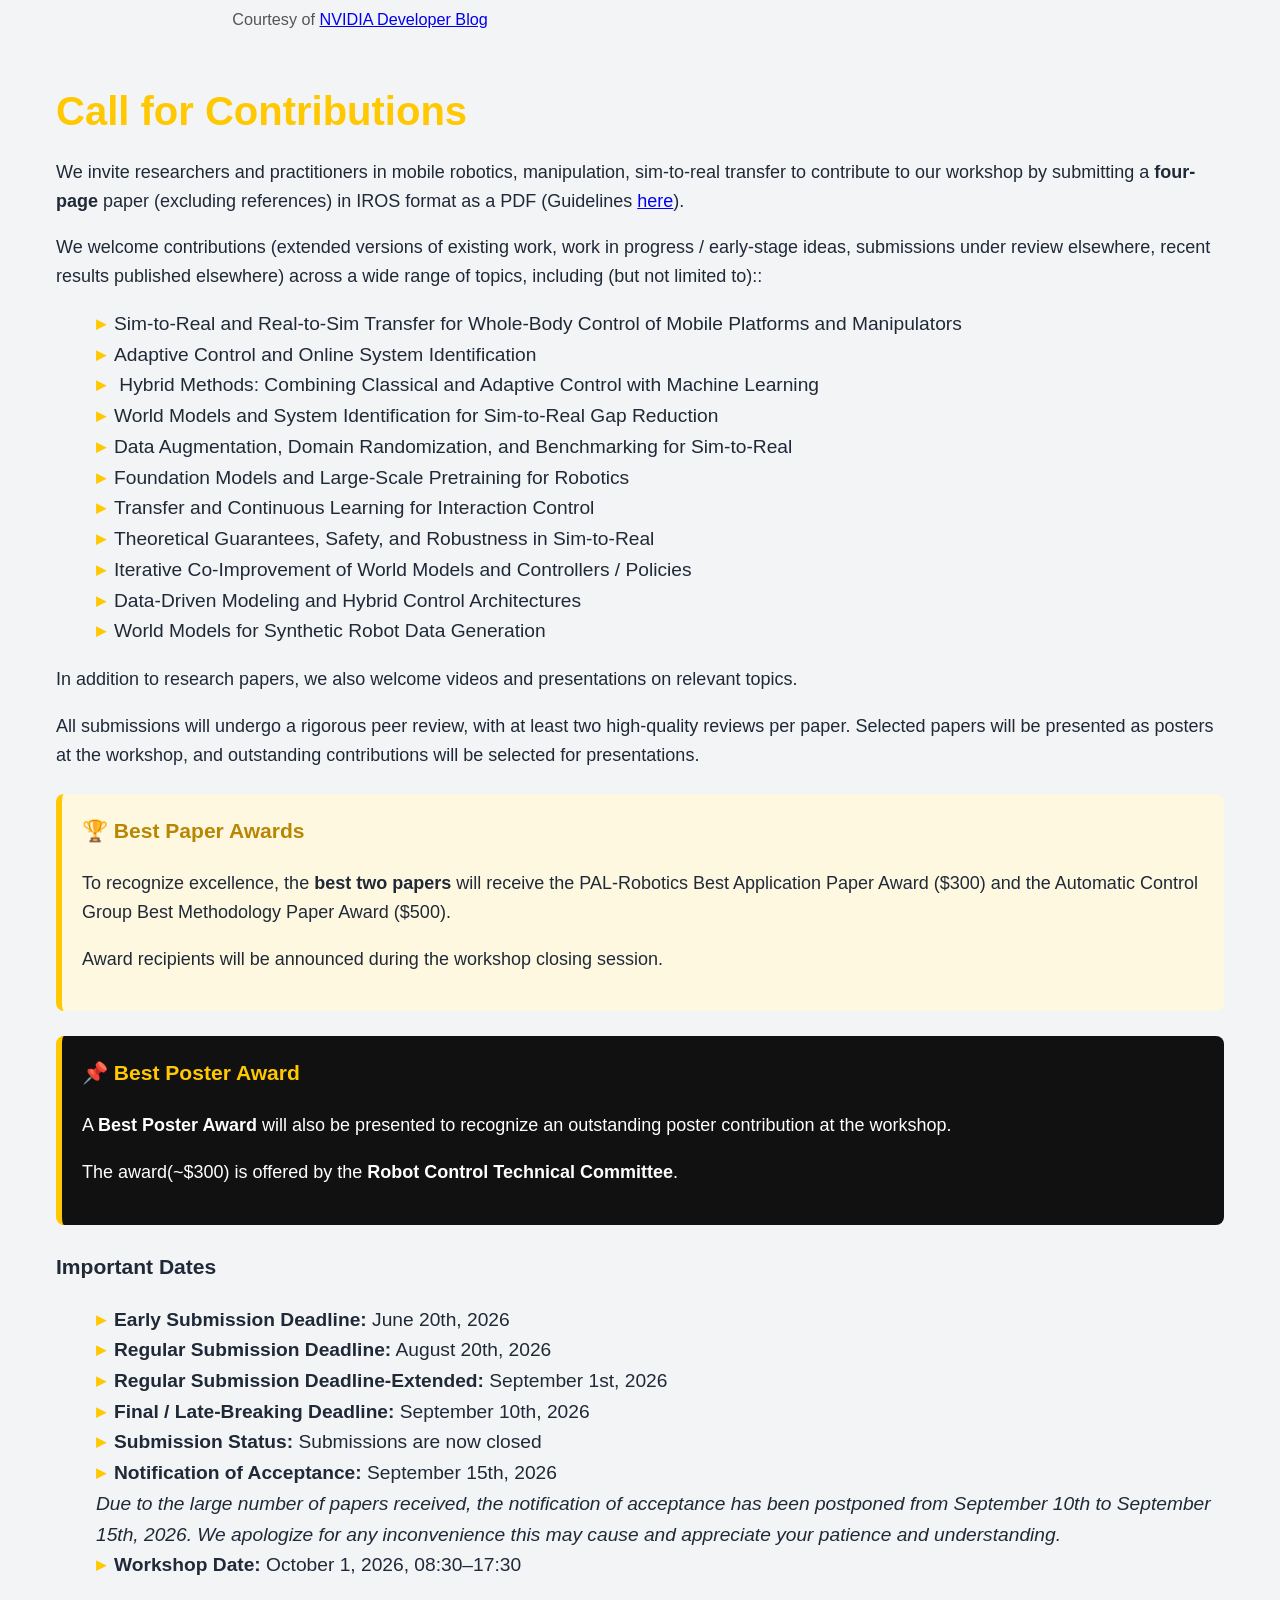
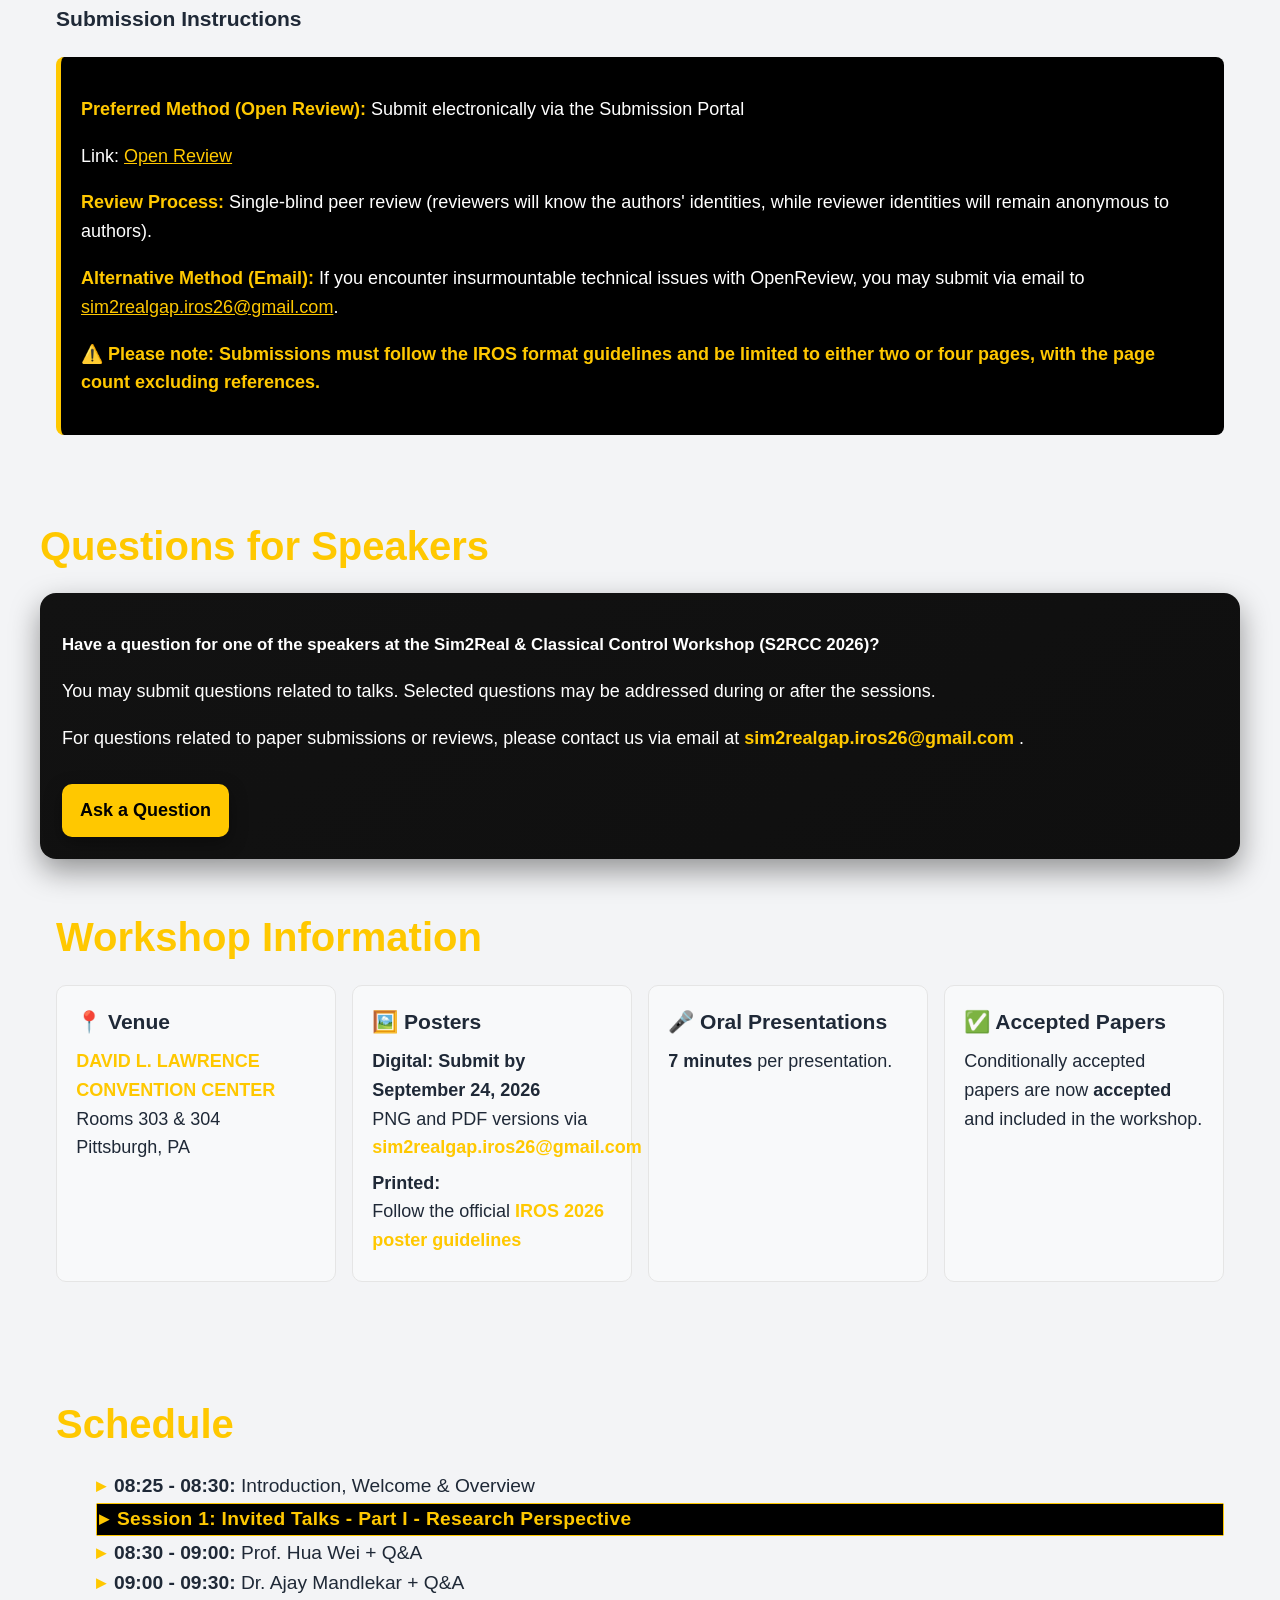
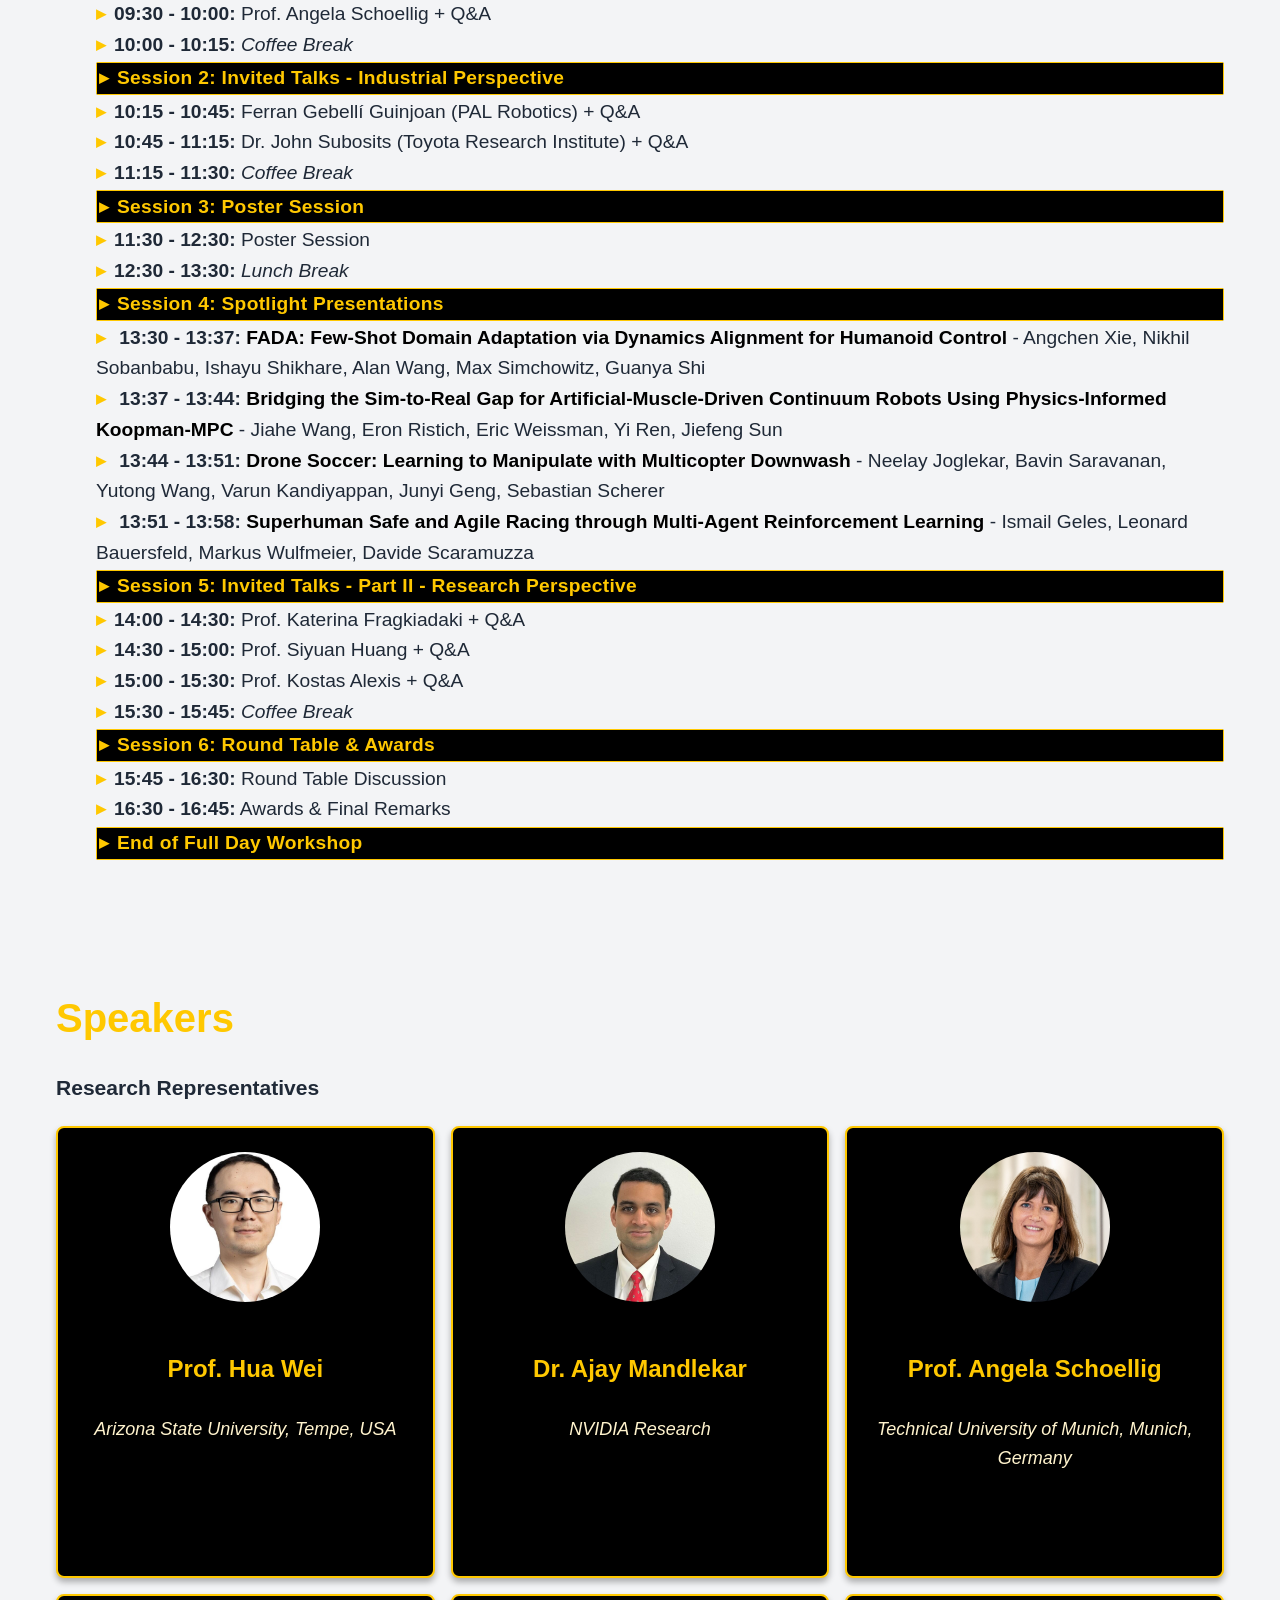
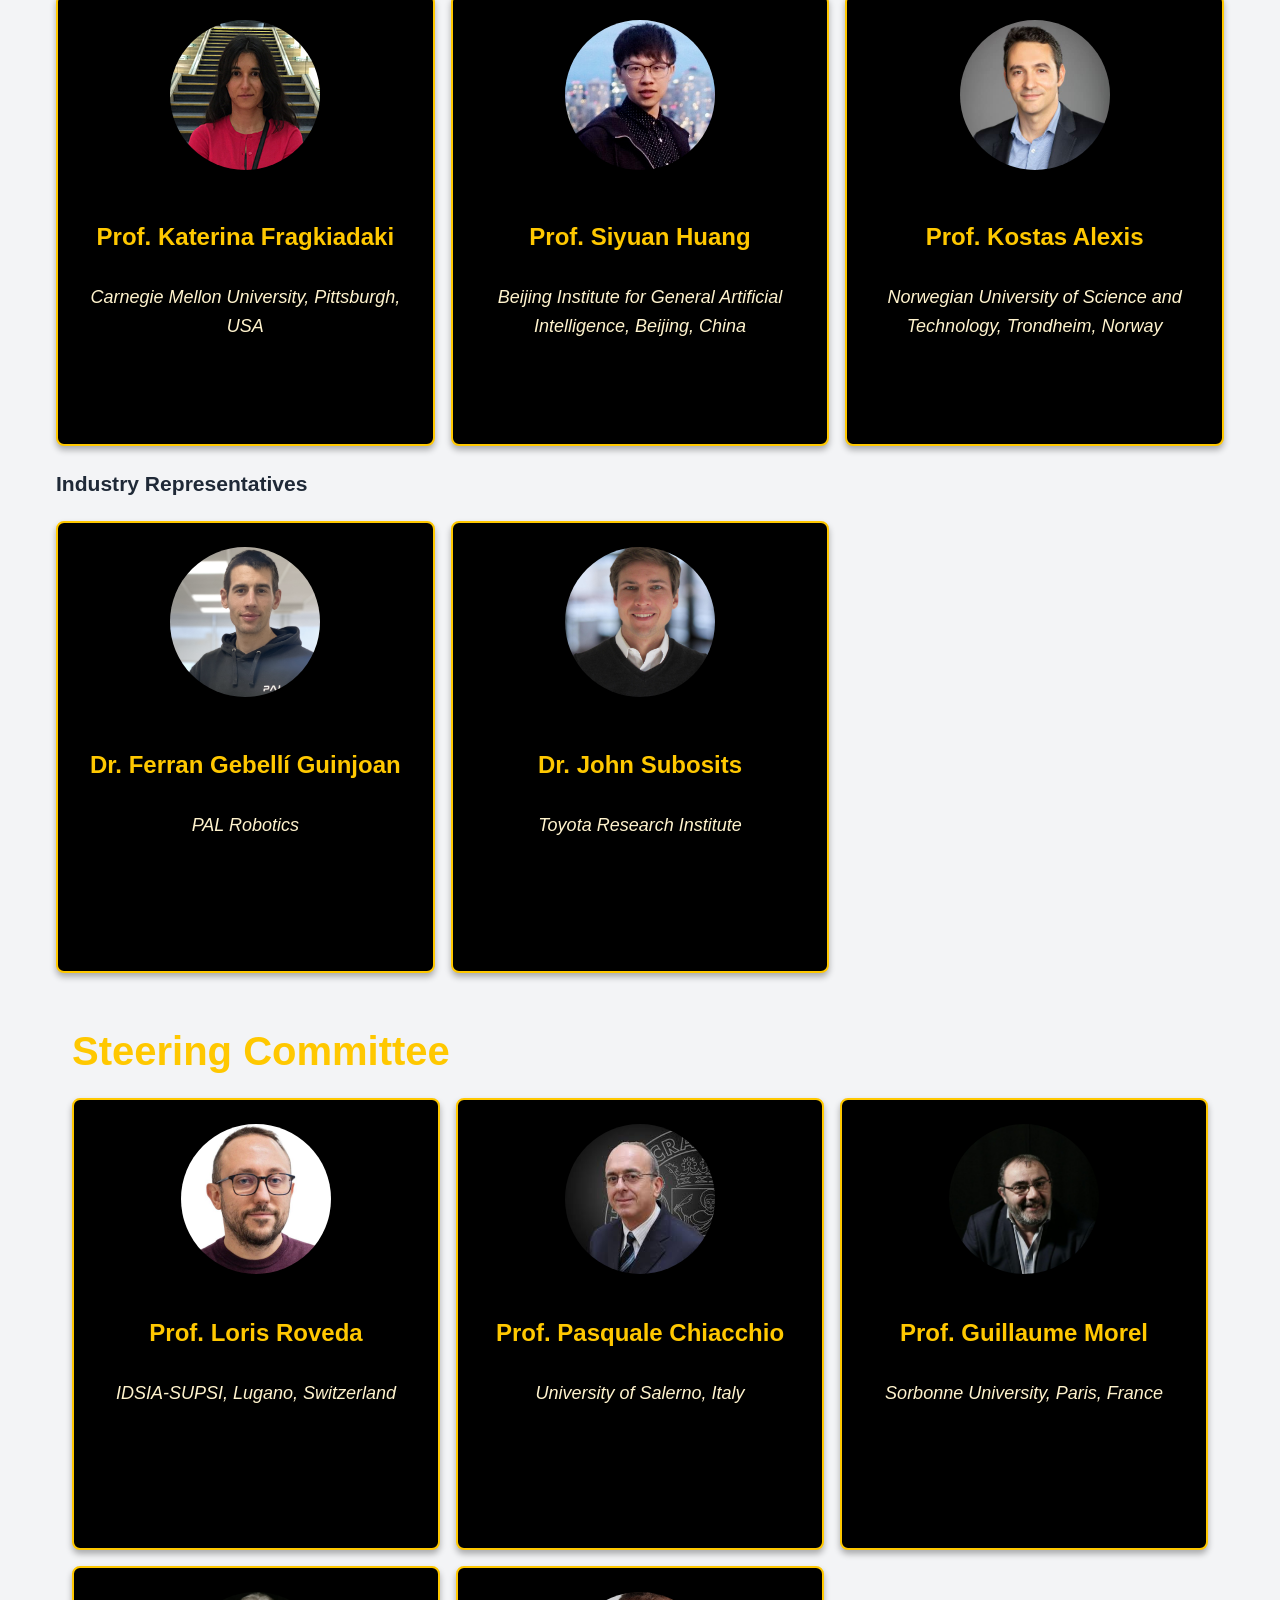
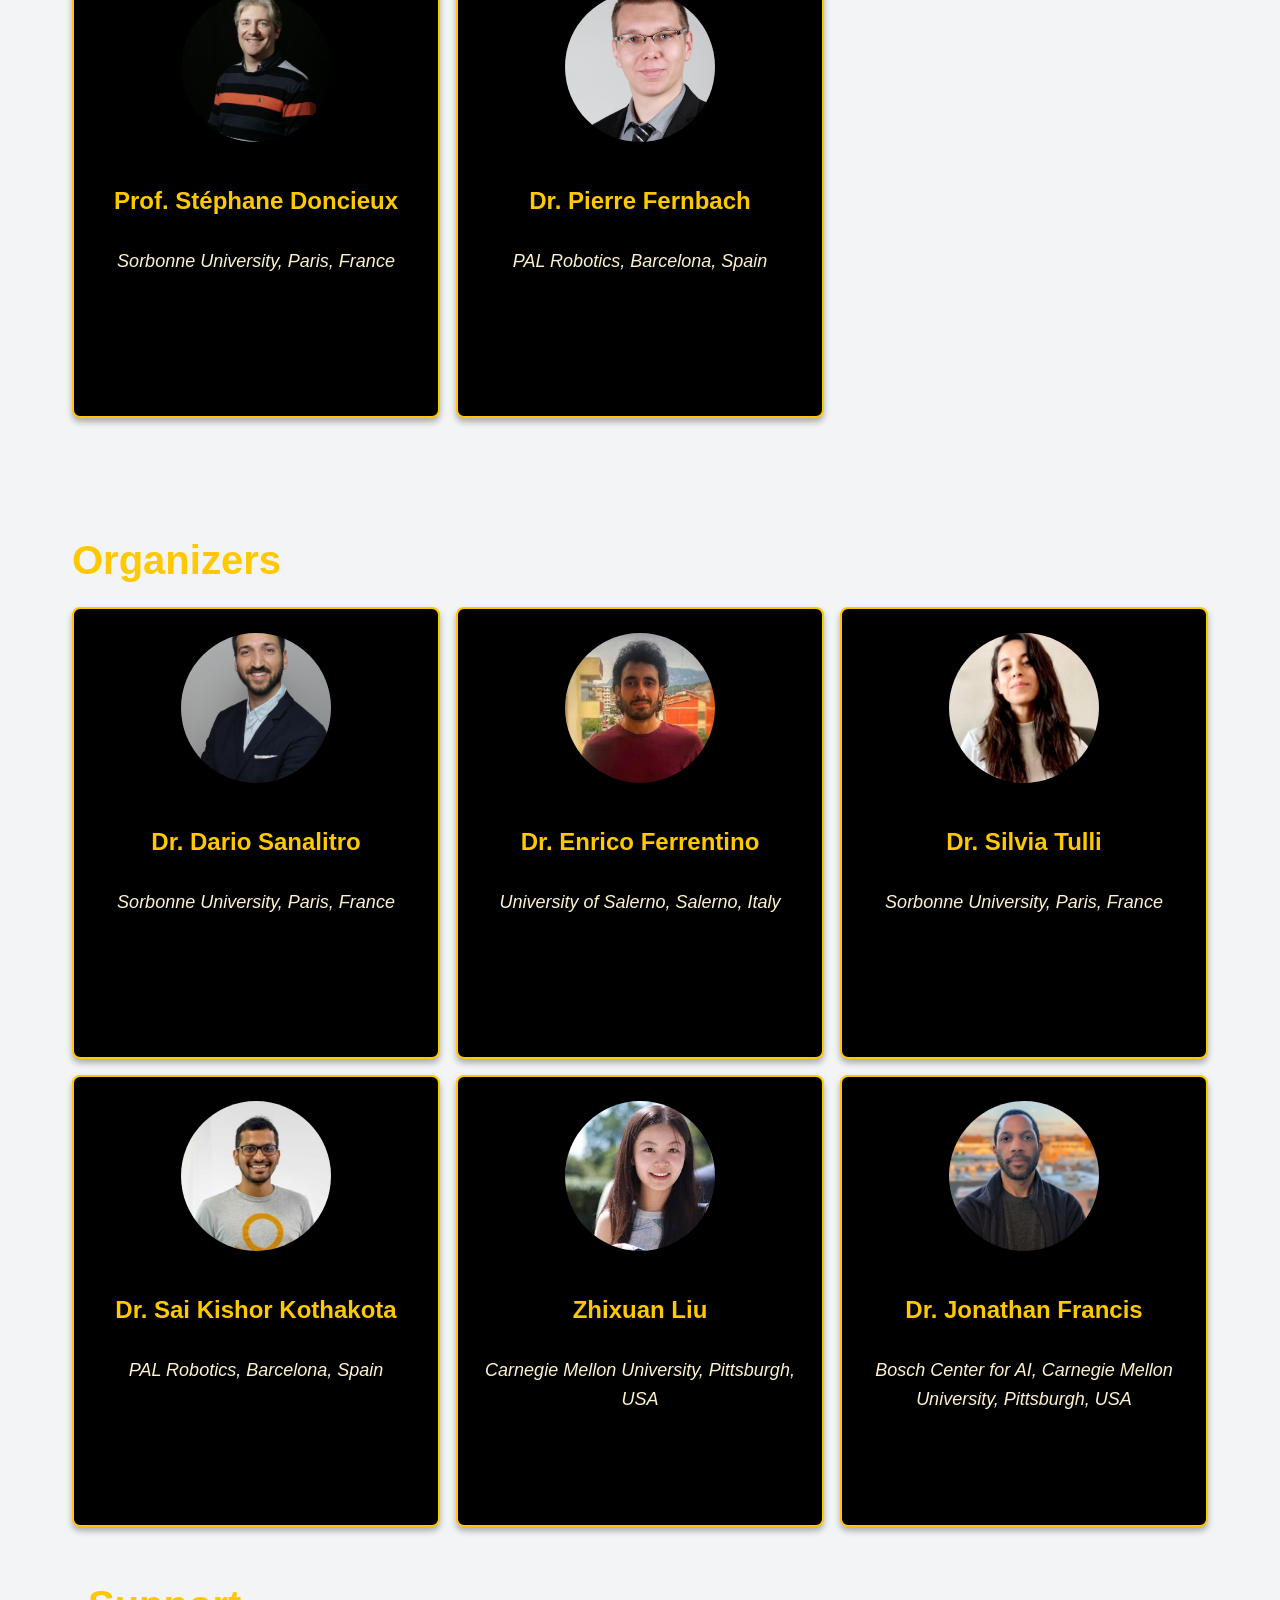
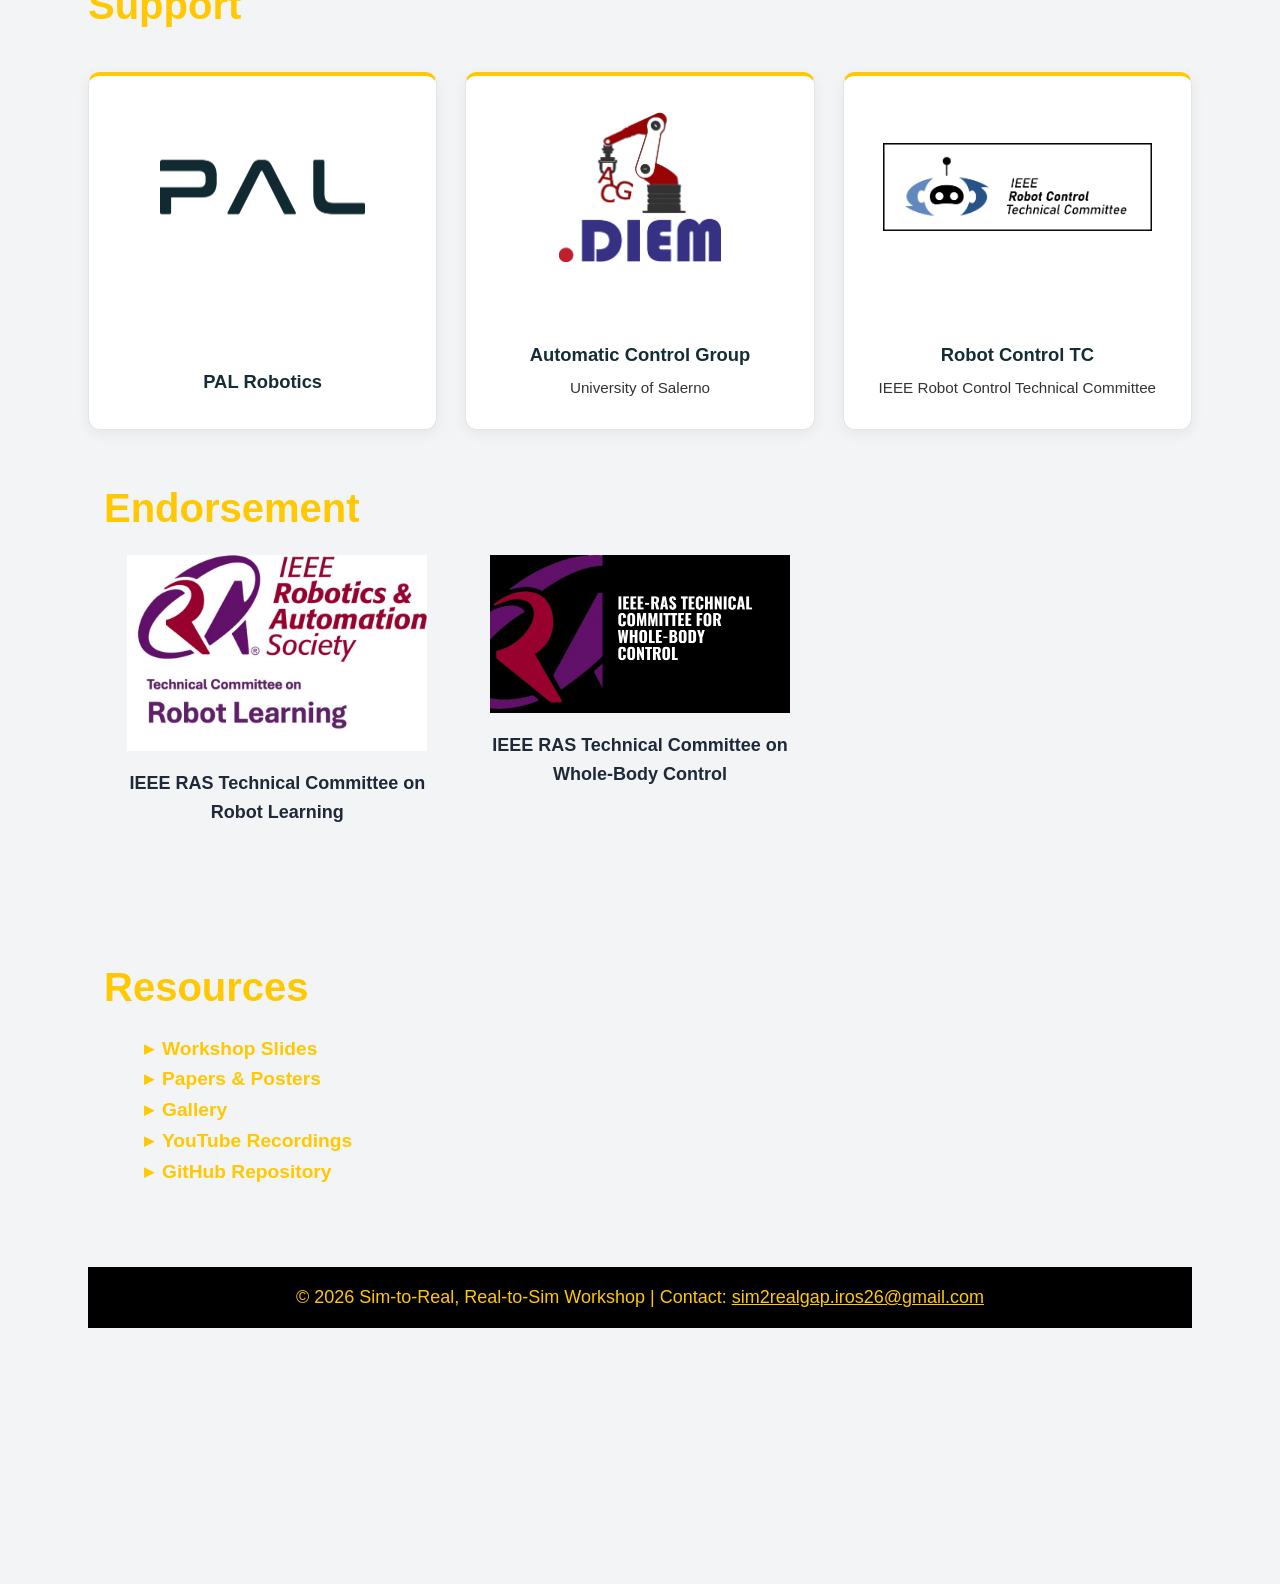
==== commit f17e2cb8: "Update index.html" ====
--- a/index.html
+++ b/index.html
@@ -52,6 +52,10 @@
     <h2>Sim2Real and Classical Control: From Rigorous Theory to Data-Driven Robotics</h2>
     <p>Join our workshop to explore state-of-the-art and new research methodologies at the edge between control and sim-to-real transfer.</p>
 
+    <p class="hero-date">
+      <strong>October 1, 2026</strong> · David L. Lawrence Convention Center · Pittsburgh, PA
+    </p>
+
     <div style="display: flex; flex-wrap: wrap; gap: 1rem; justify-content: center; margin-top: 1.5rem;">
     <a href="https://2026.ieee-iros.org/" target="_blank" class="btn btn-secondary" rel="noopener noreferrer">
       IROS 2026 Pittsburgh
--- a/css/style.css
+++ b/css/style.css
@@ -93,6 +93,7 @@
   font-weight: bold;
   font-size: 1.5rem;
   color: var(--ieeeyellow);
+  text-decoration: none;
 }
 
 /* Mobile hamburger (bonus) */
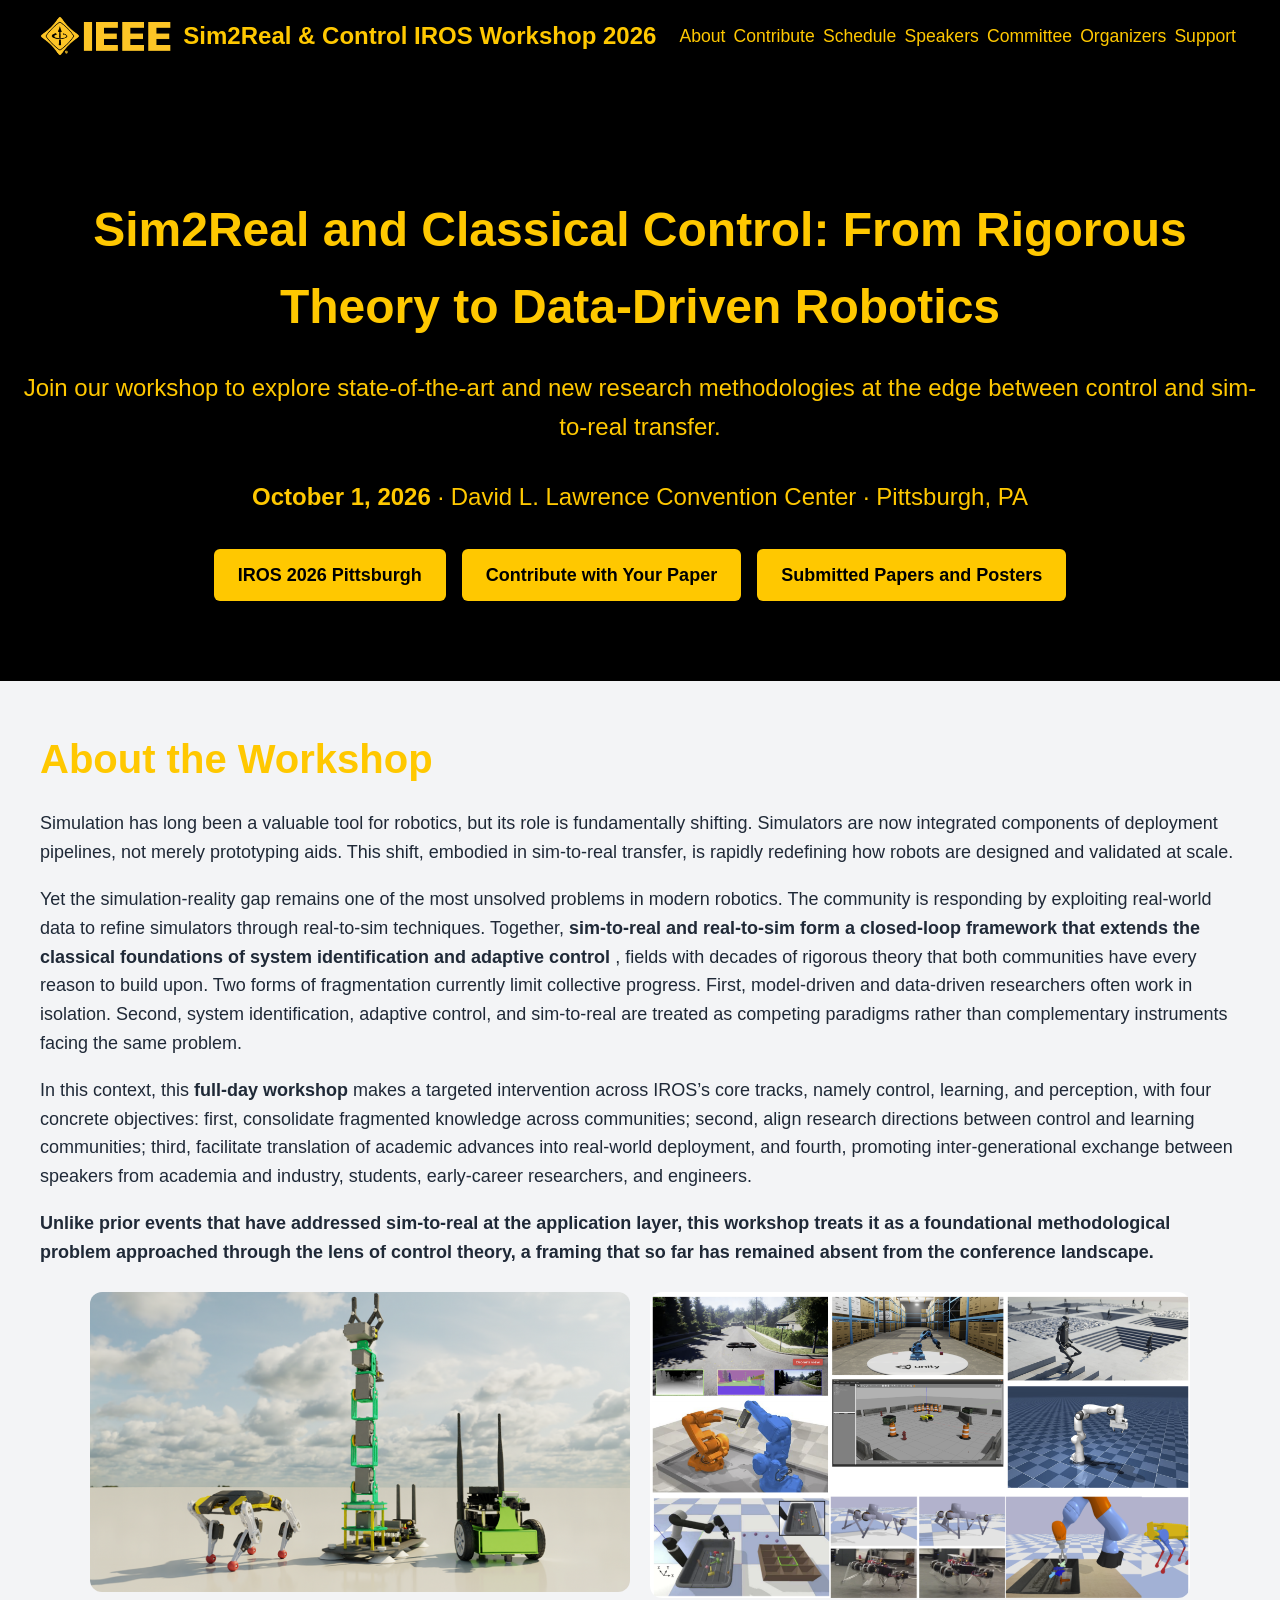
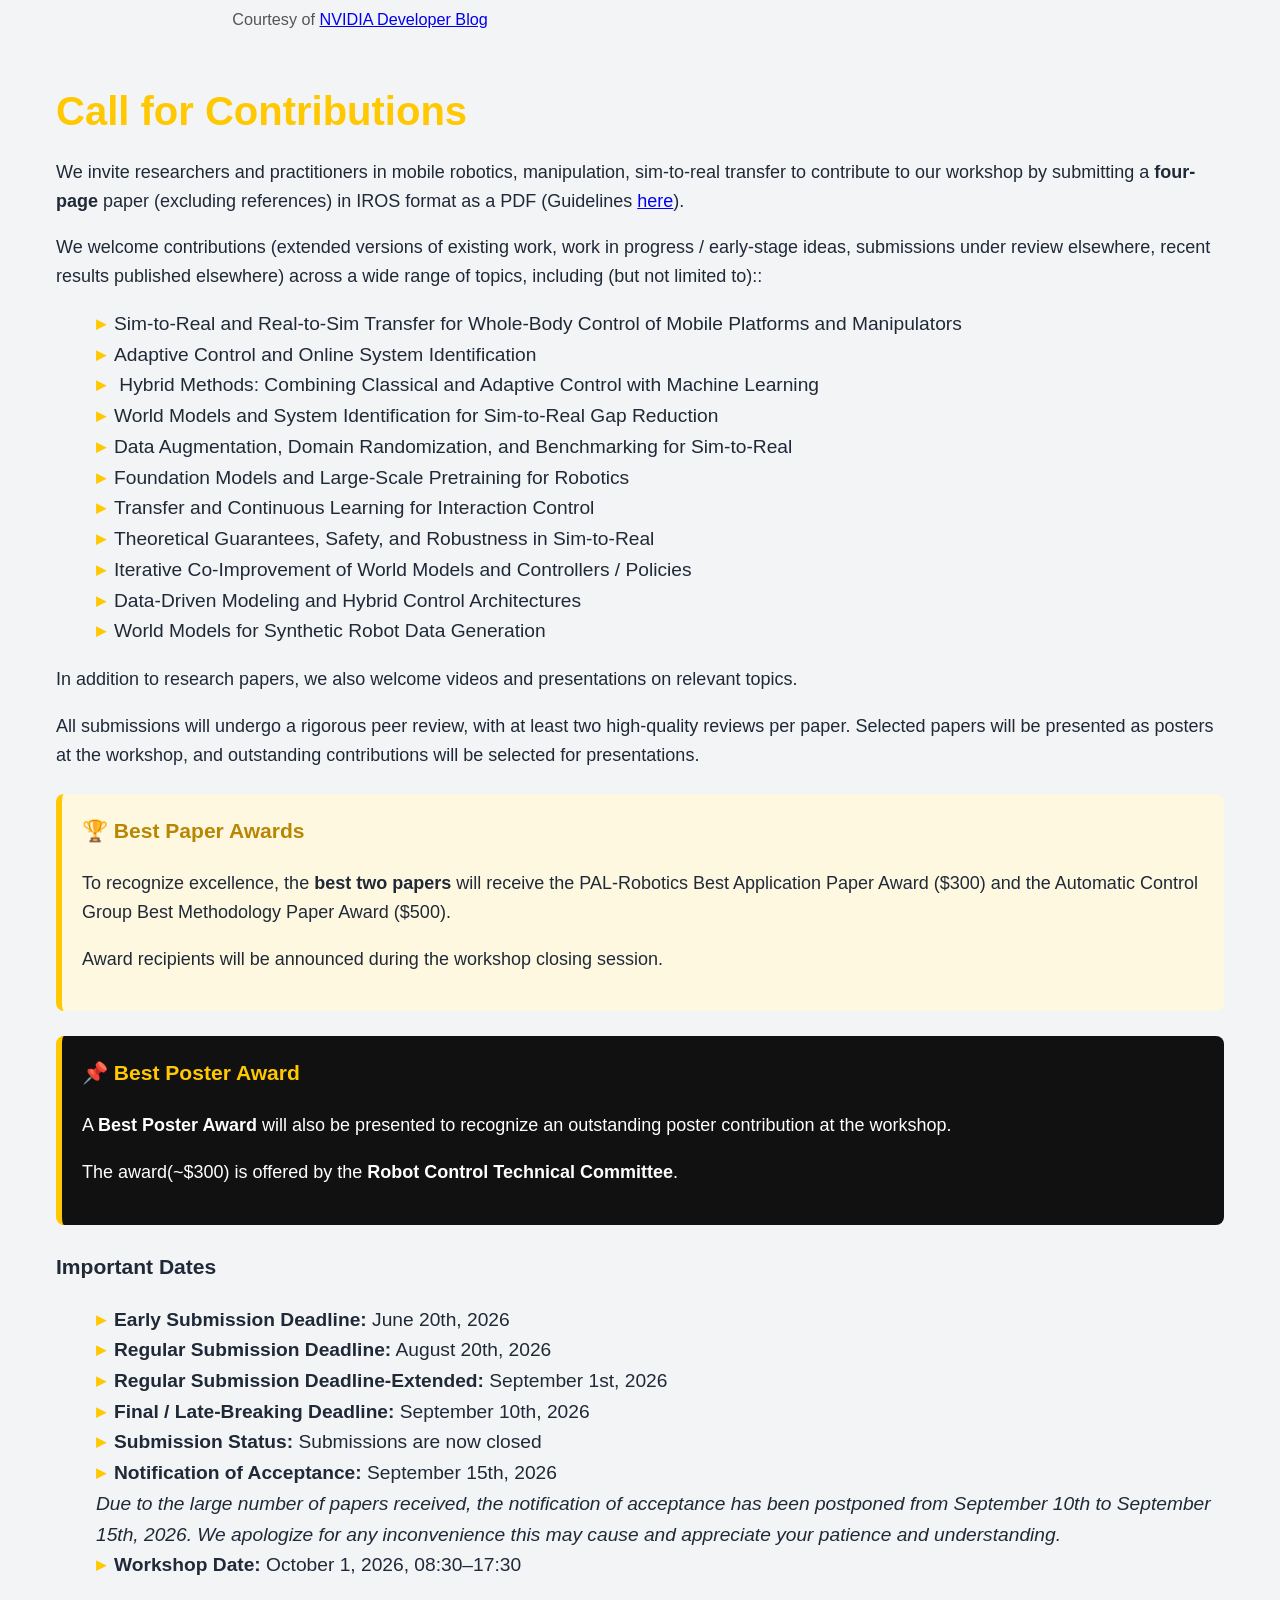
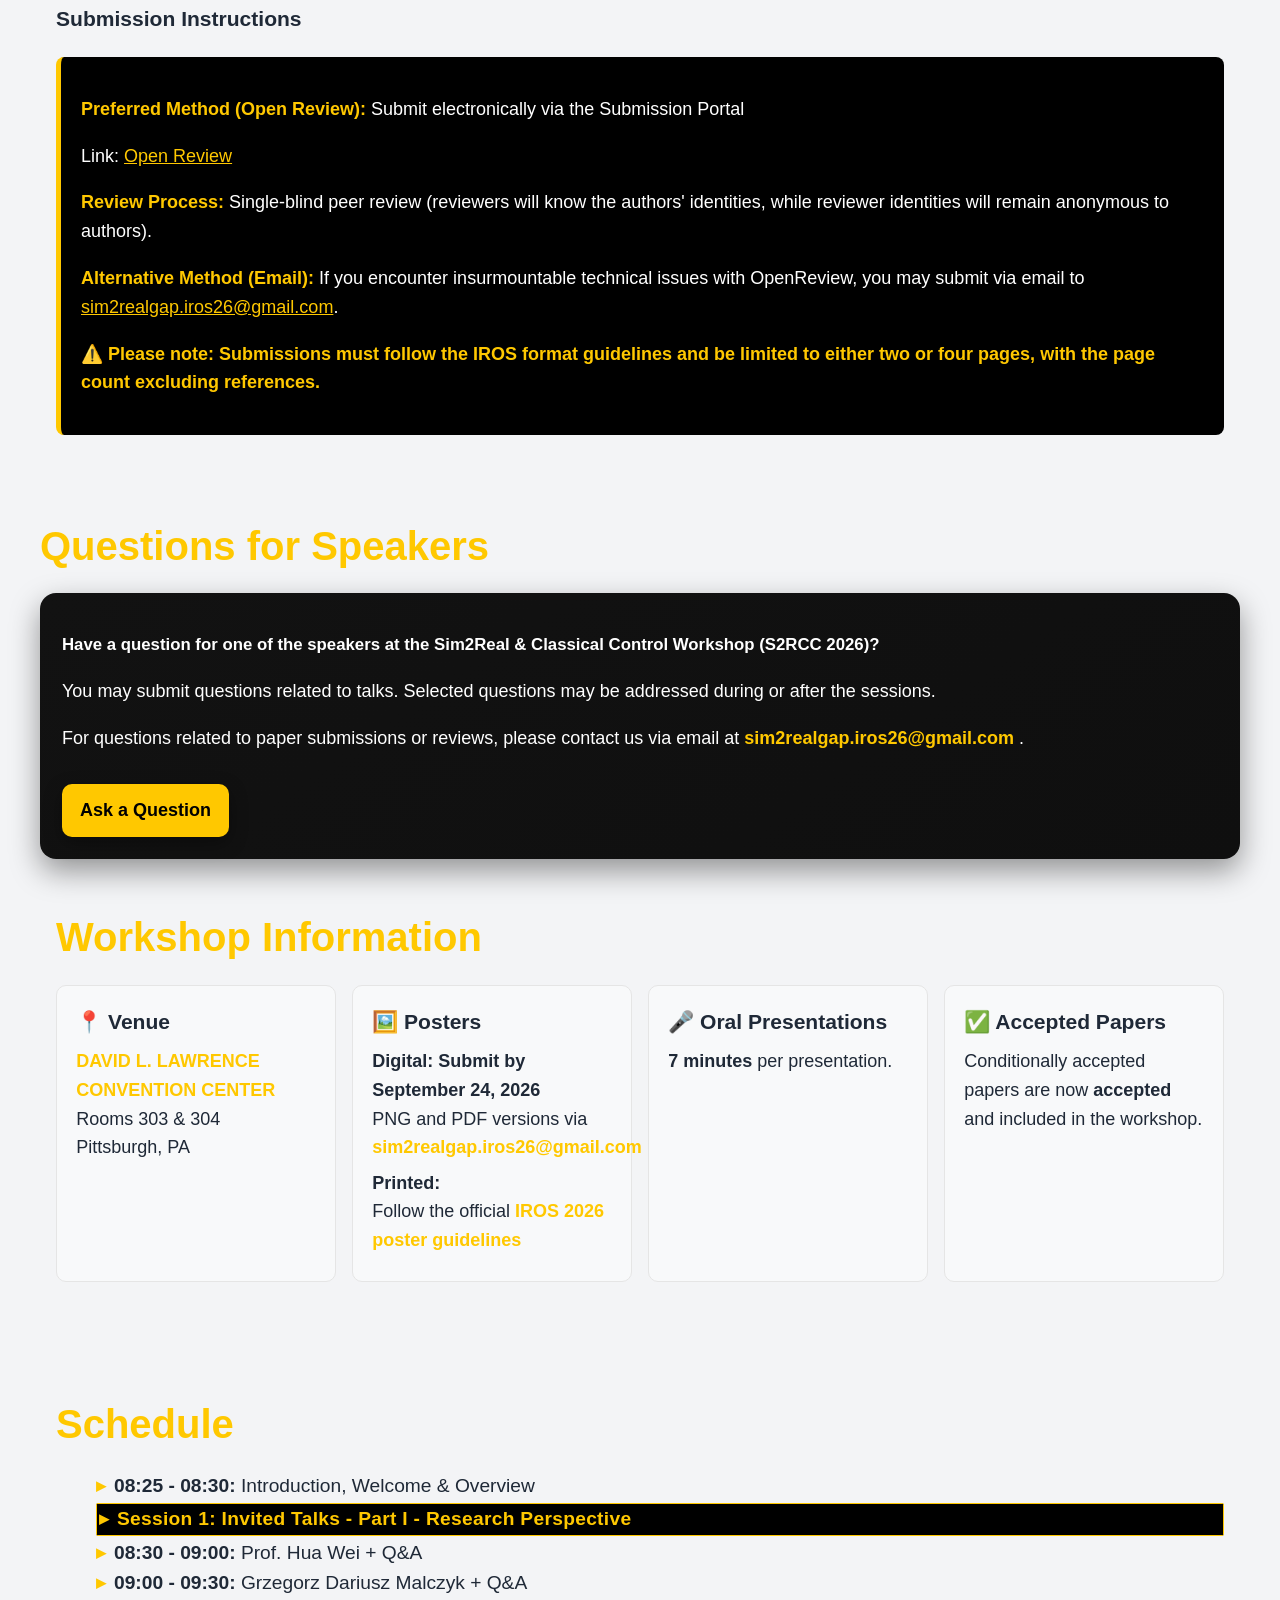
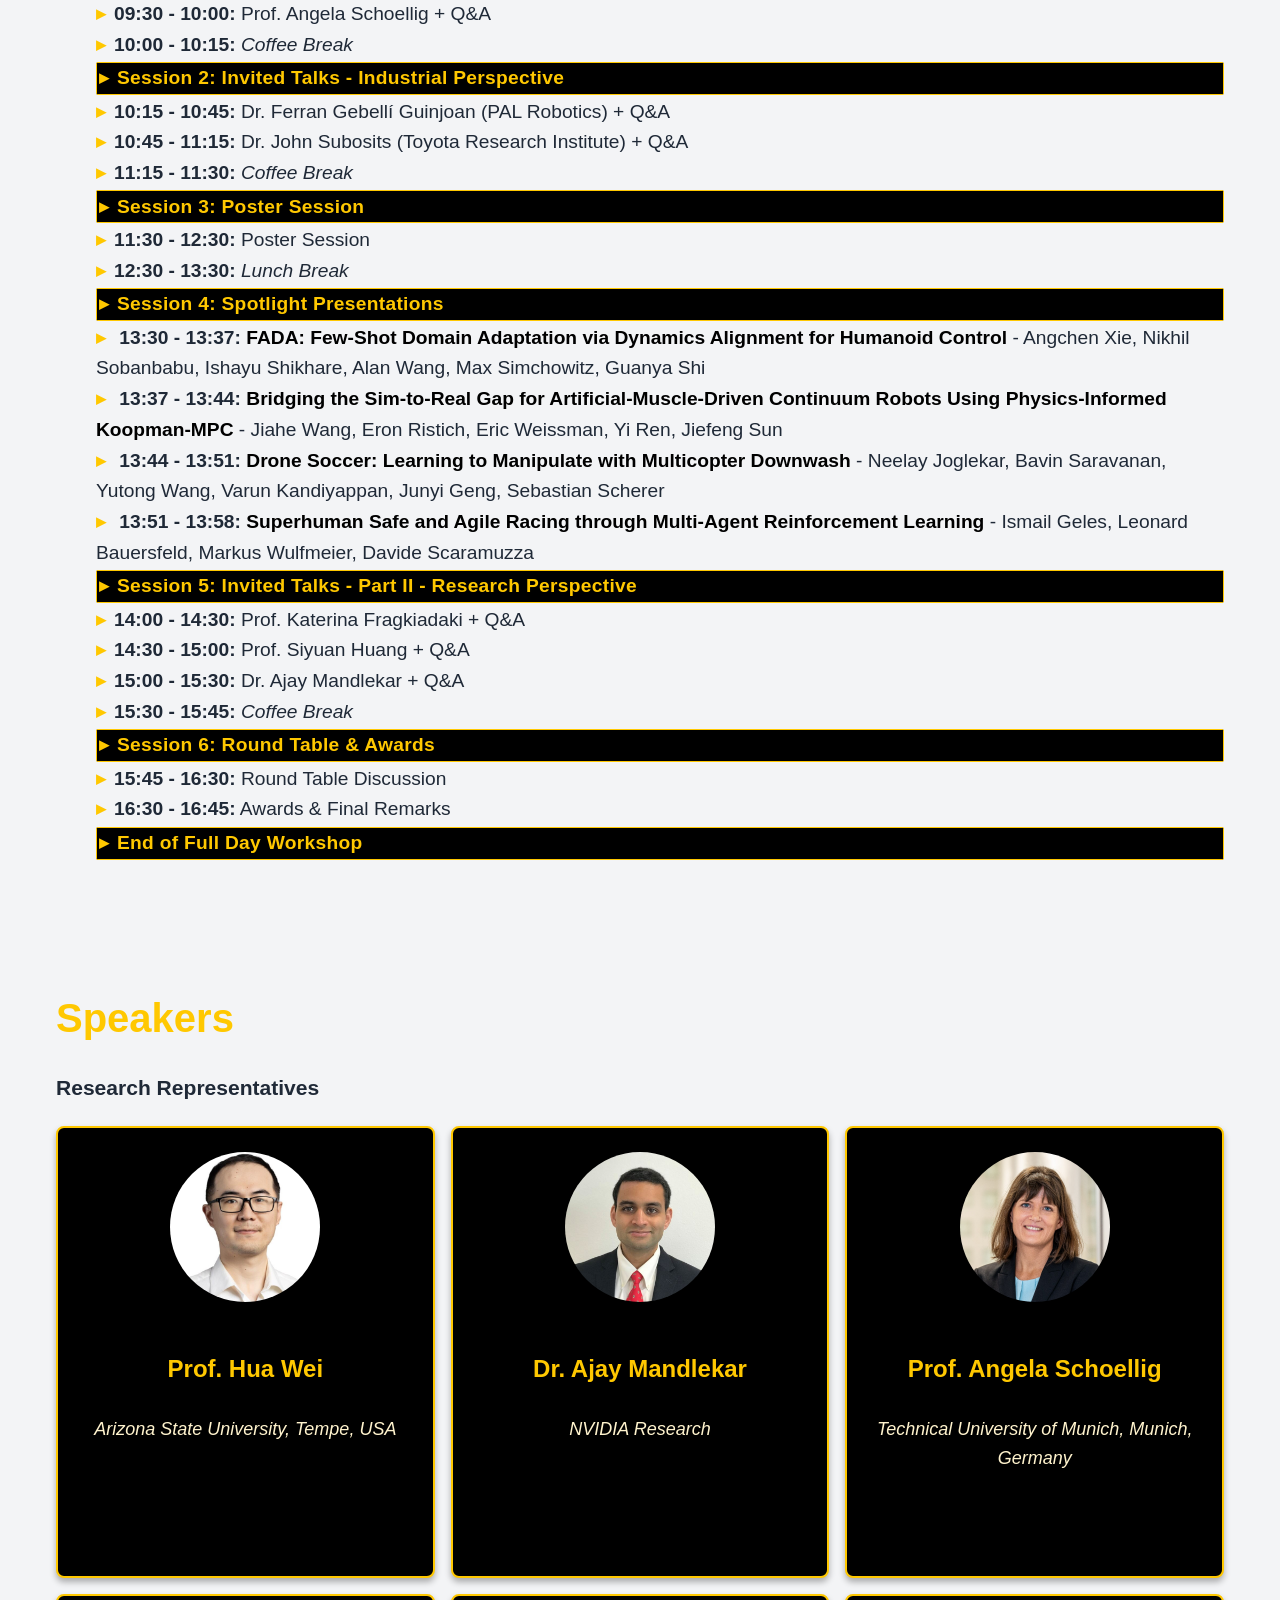
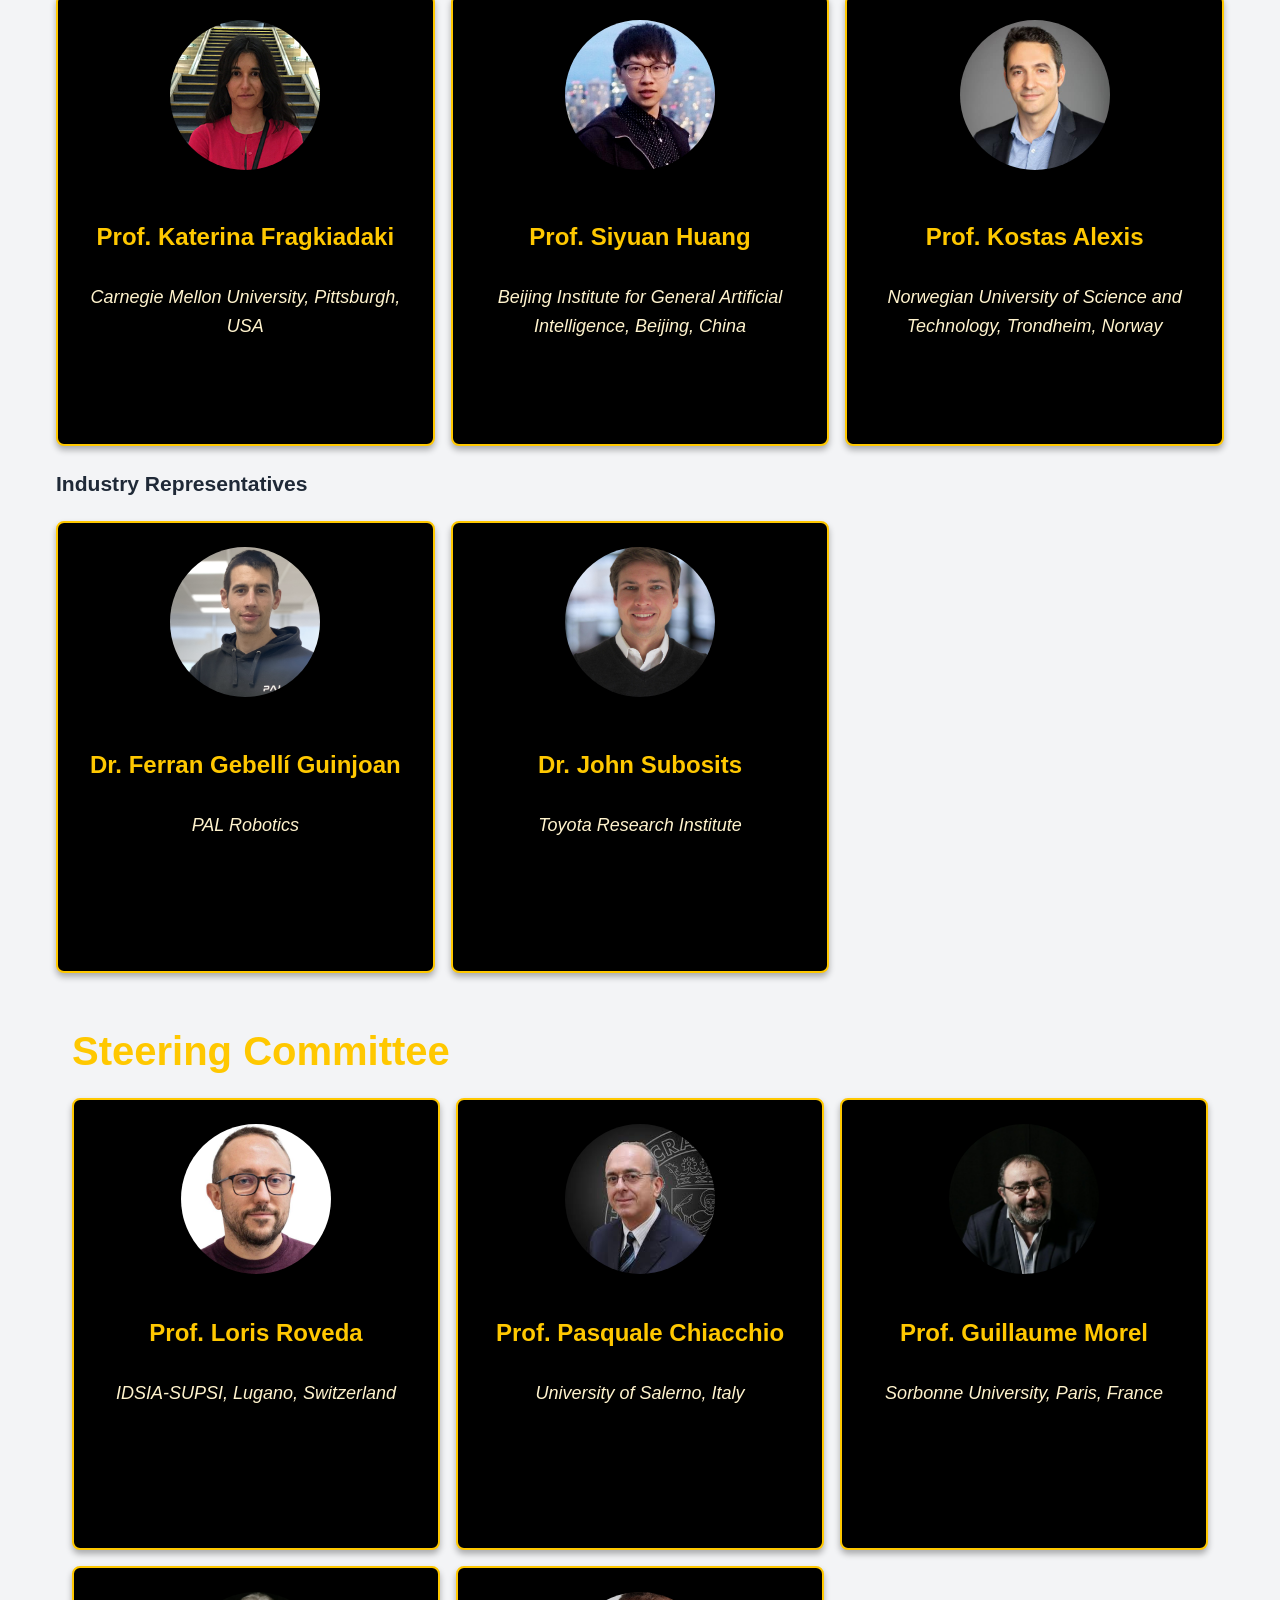
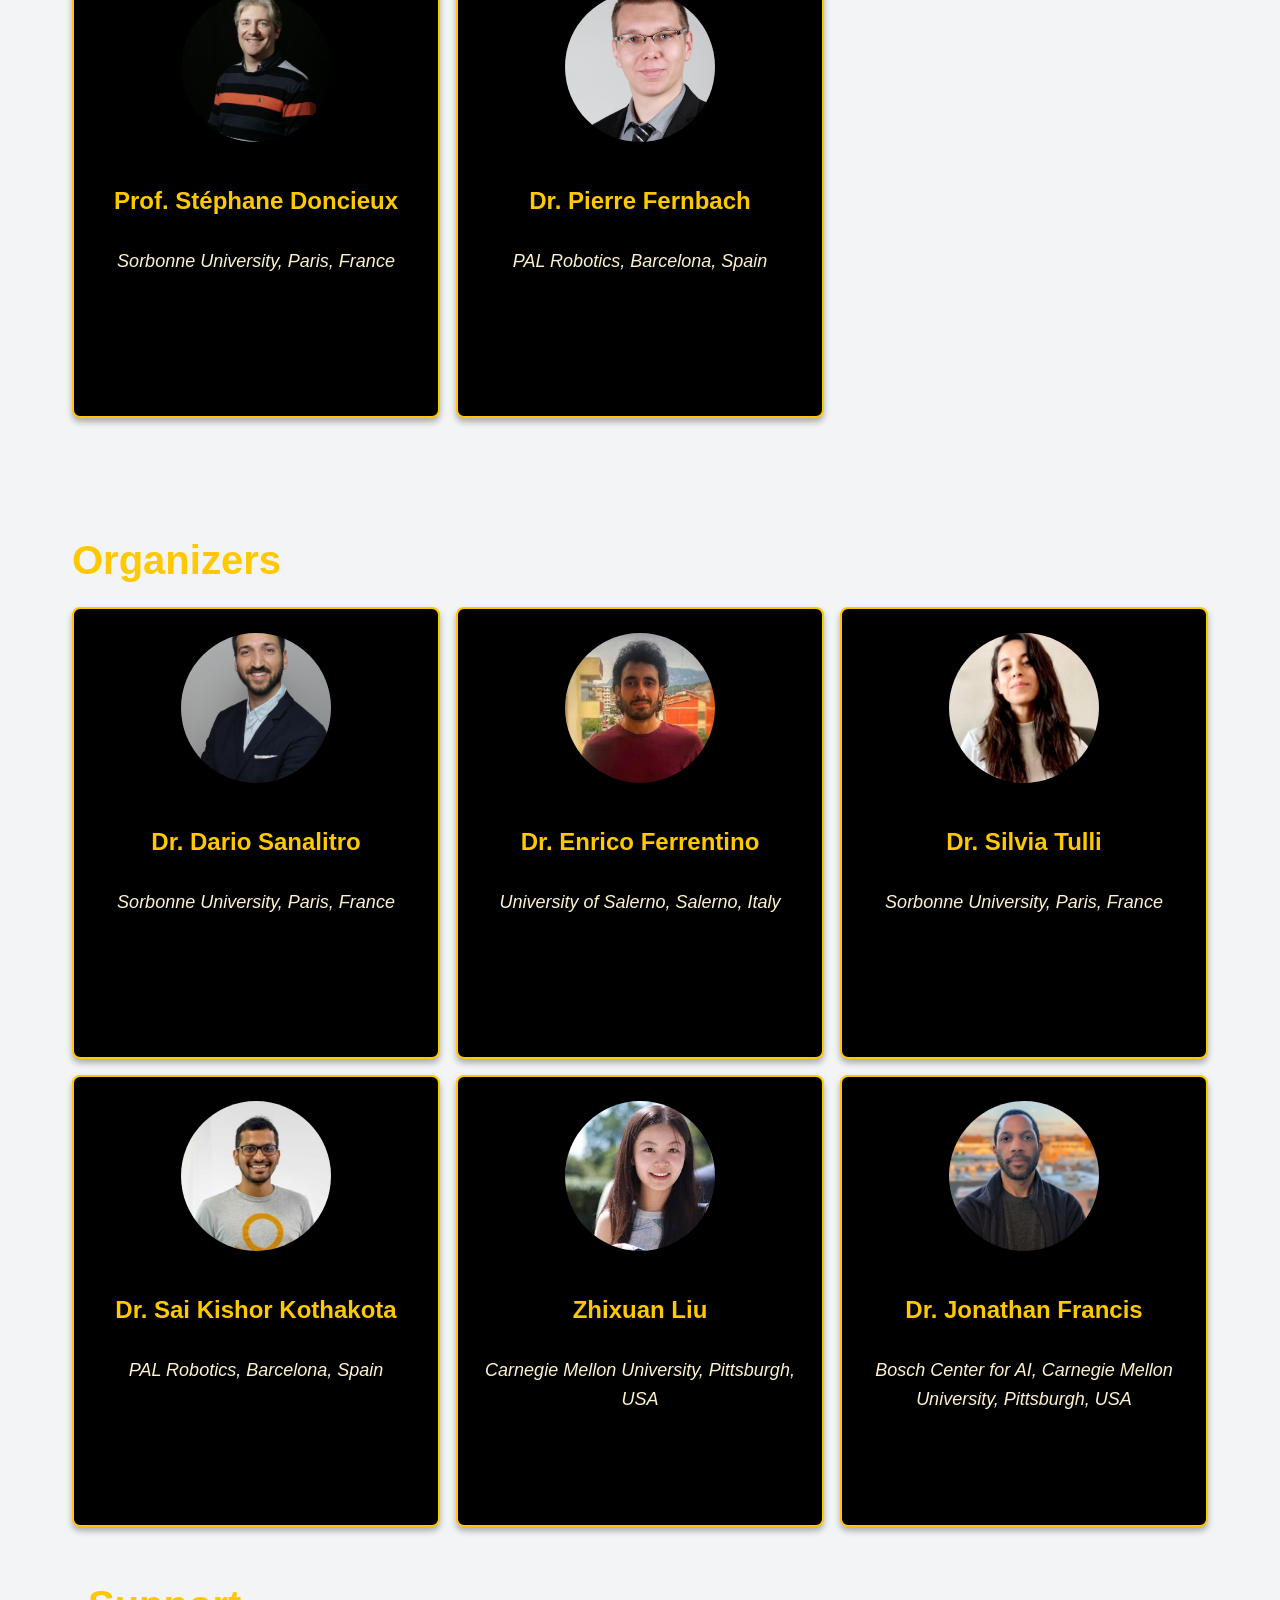
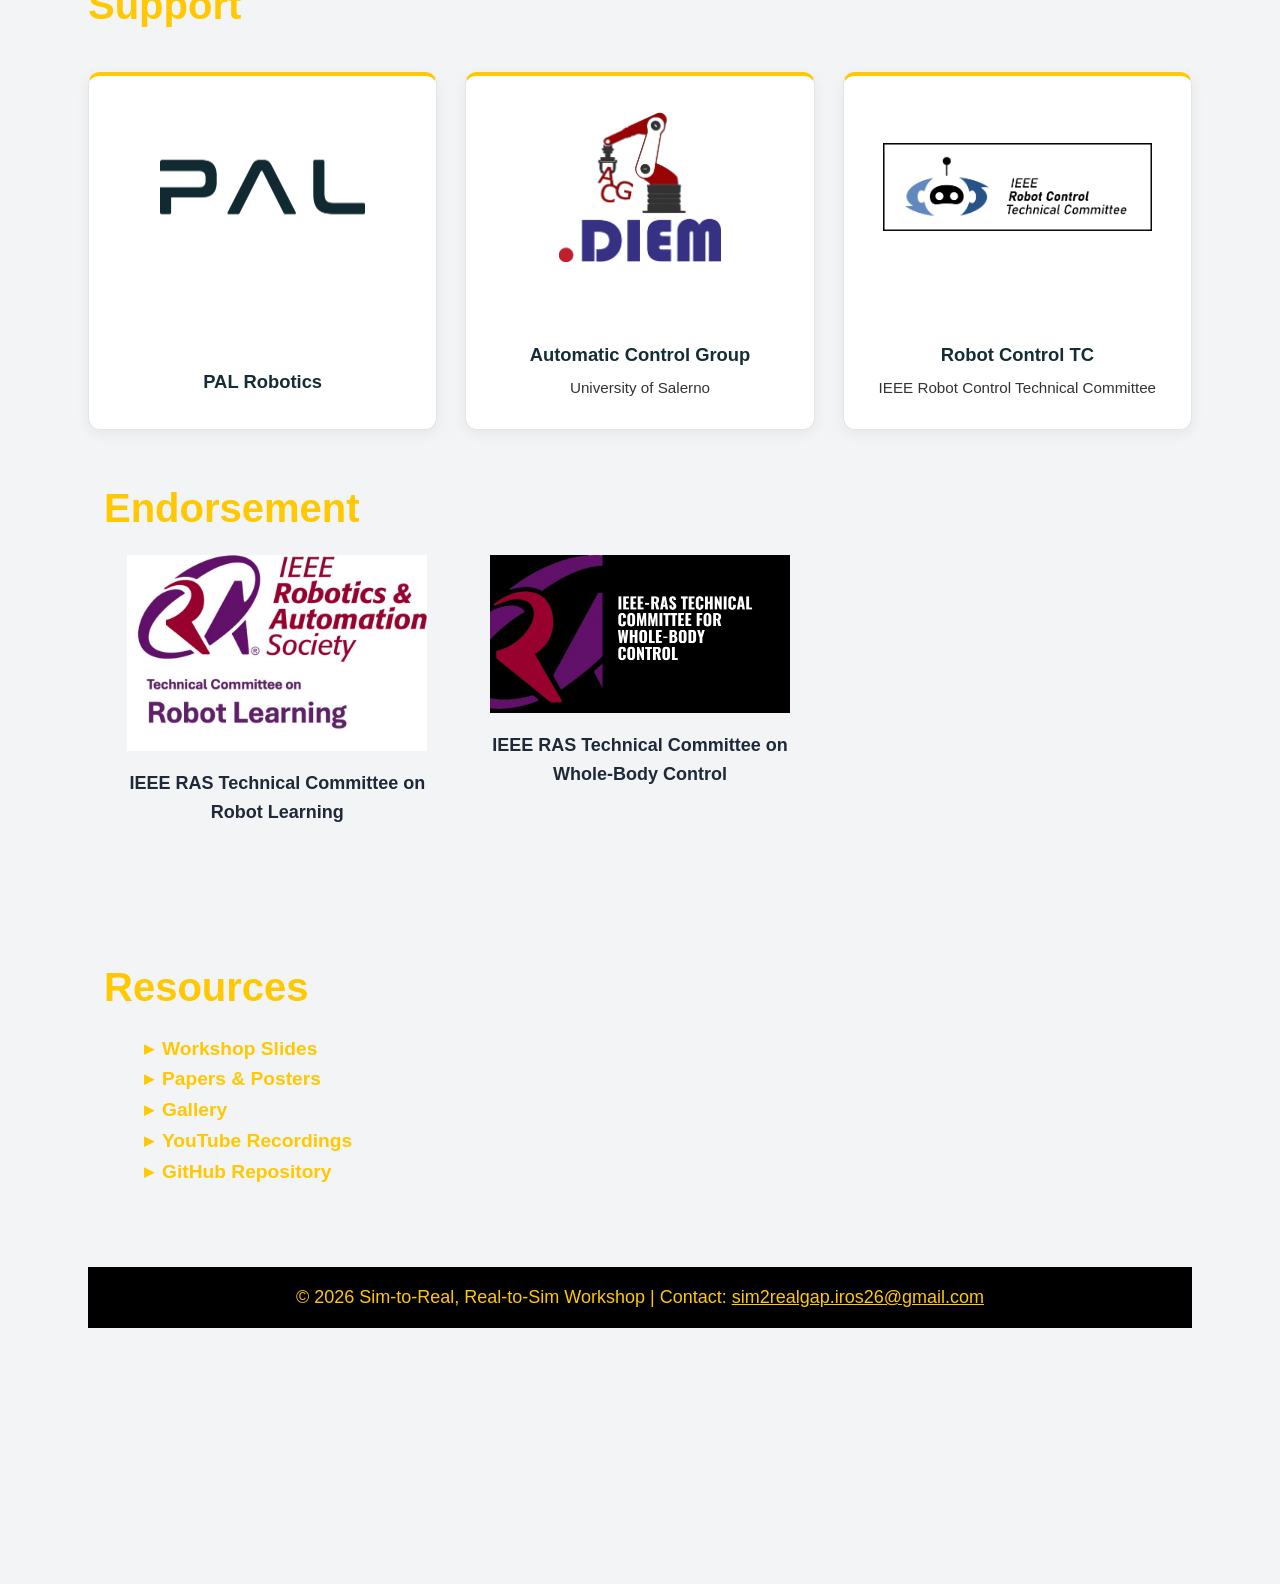
==== commit 0f57f5b2: "Update index.html" ====
--- a/index.html
+++ b/index.html
@@ -242,12 +242,12 @@
 
     <li class="session-title">Session 1: Invited Talks - Part I - Research Perspective</li>
     <li><strong>08:30 - 09:00:</strong> Prof. Hua Wei + Q&A</li>
-    <li><strong>09:00 - 09:30:</strong> Dr. Ajay Mandlekar + Q&A</li>
+    <li><strong>09:00 - 09:30:</strong> Grzegorz Dariusz Malczyk + Q&A</li>
     <li><strong>09:30 - 10:00:</strong> Prof. Angela Schoellig + Q&A</li>
     <li><strong>10:00 - 10:15:</strong> <em>Coffee Break</em></li>
 
     <li class="session-title">Session 2: Invited Talks - Industrial Perspective</li>
-    <li><strong>10:15 - 10:45:</strong> Ferran Gebellí Guinjoan (PAL Robotics) + Q&A</li>
+    <li><strong>10:15 - 10:45:</strong> Dr. Ferran Gebellí Guinjoan (PAL Robotics) + Q&A</li>
     <li><strong>10:45 - 11:15:</strong> Dr. John Subosits (Toyota Research Institute) + Q&A</li>
     <li><strong>11:15 - 11:30:</strong> <em>Coffee Break</em></li>
 
@@ -295,7 +295,7 @@
     <li class="session-title">Session 5: Invited Talks - Part II - Research Perspective</li>
     <li><strong>14:00 - 14:30:</strong> Prof. Katerina Fragkiadaki + Q&A</li>
     <li><strong>14:30 - 15:00:</strong> Prof. Siyuan Huang + Q&A</li>
-    <li><strong>15:00 - 15:30:</strong> Prof. Kostas Alexis + Q&A</li>
+    <li><strong>15:00 - 15:30:</strong> Dr. Ajay Mandlekar + Q&A</li>
     <li><strong>15:30 - 15:45:</strong> <em>Coffee Break</em></li>
 
     <li class="session-title">Session 6: Round Table & Awards</li>
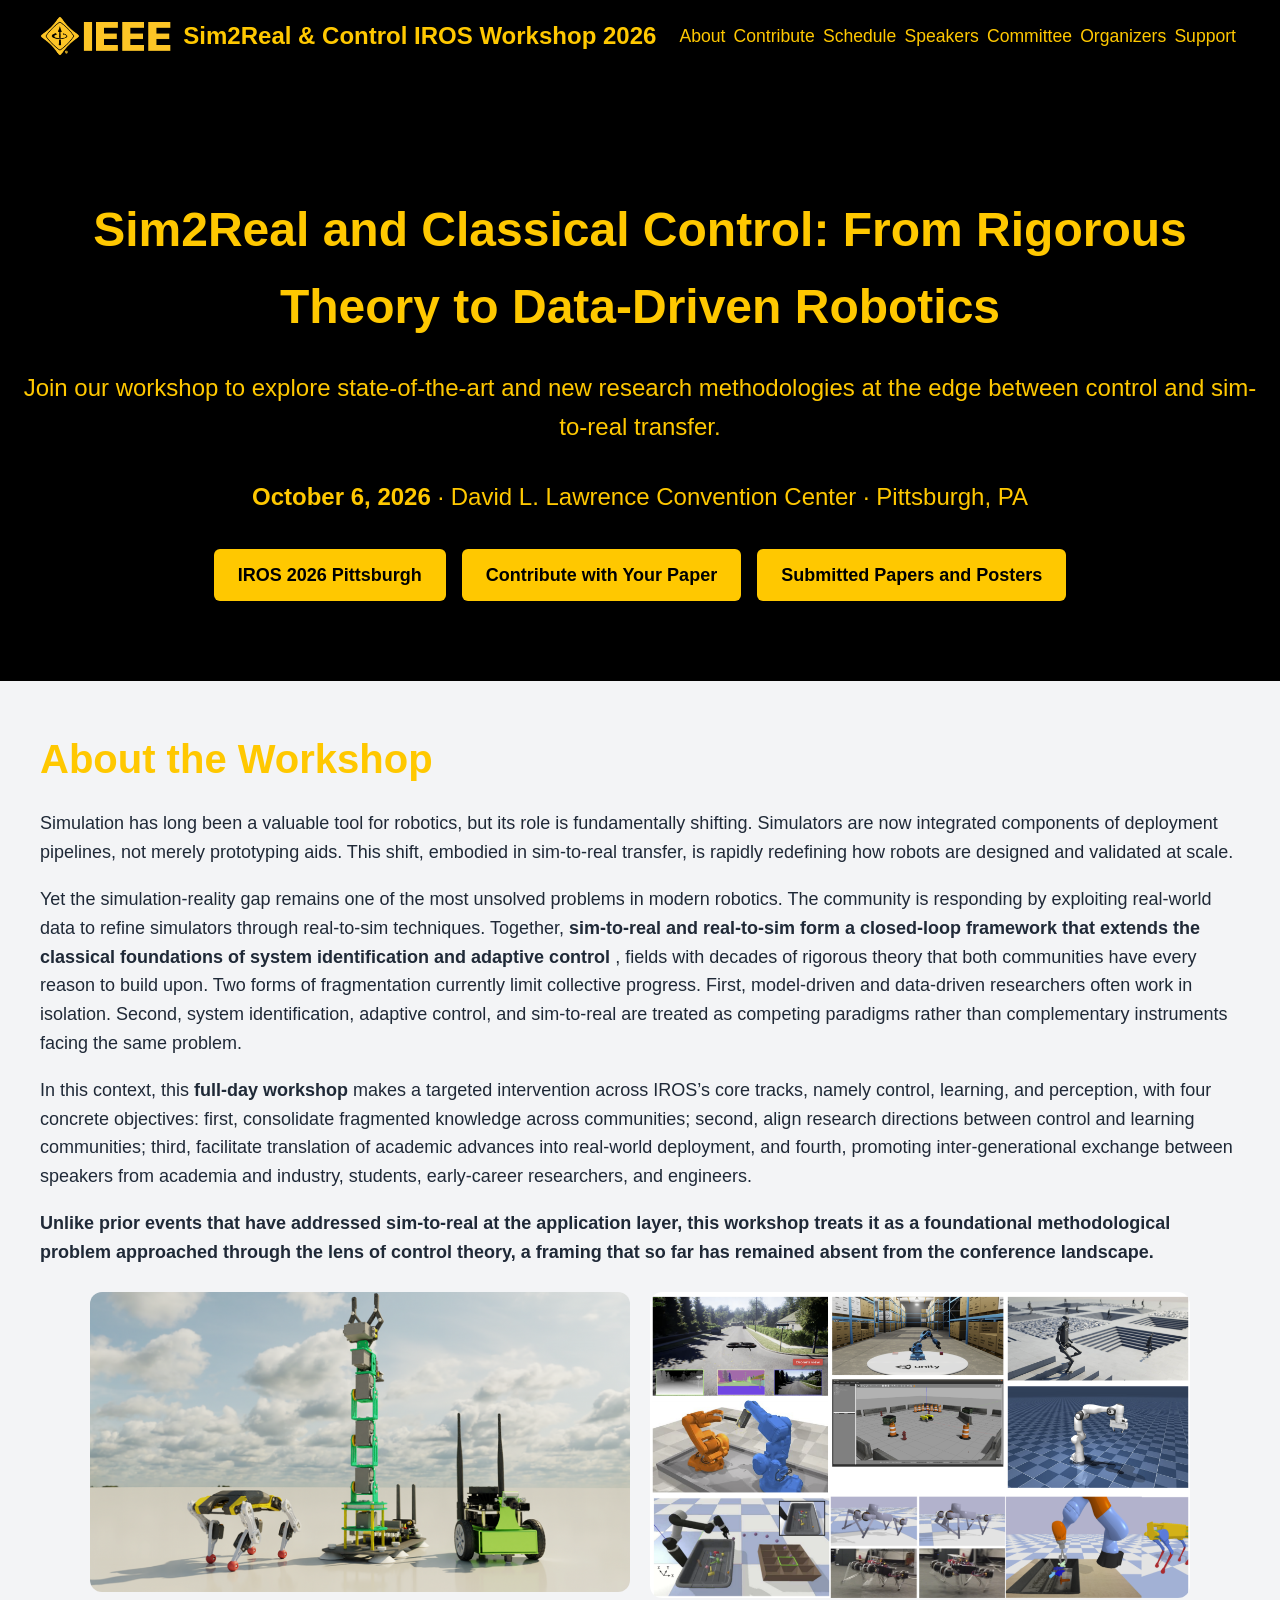
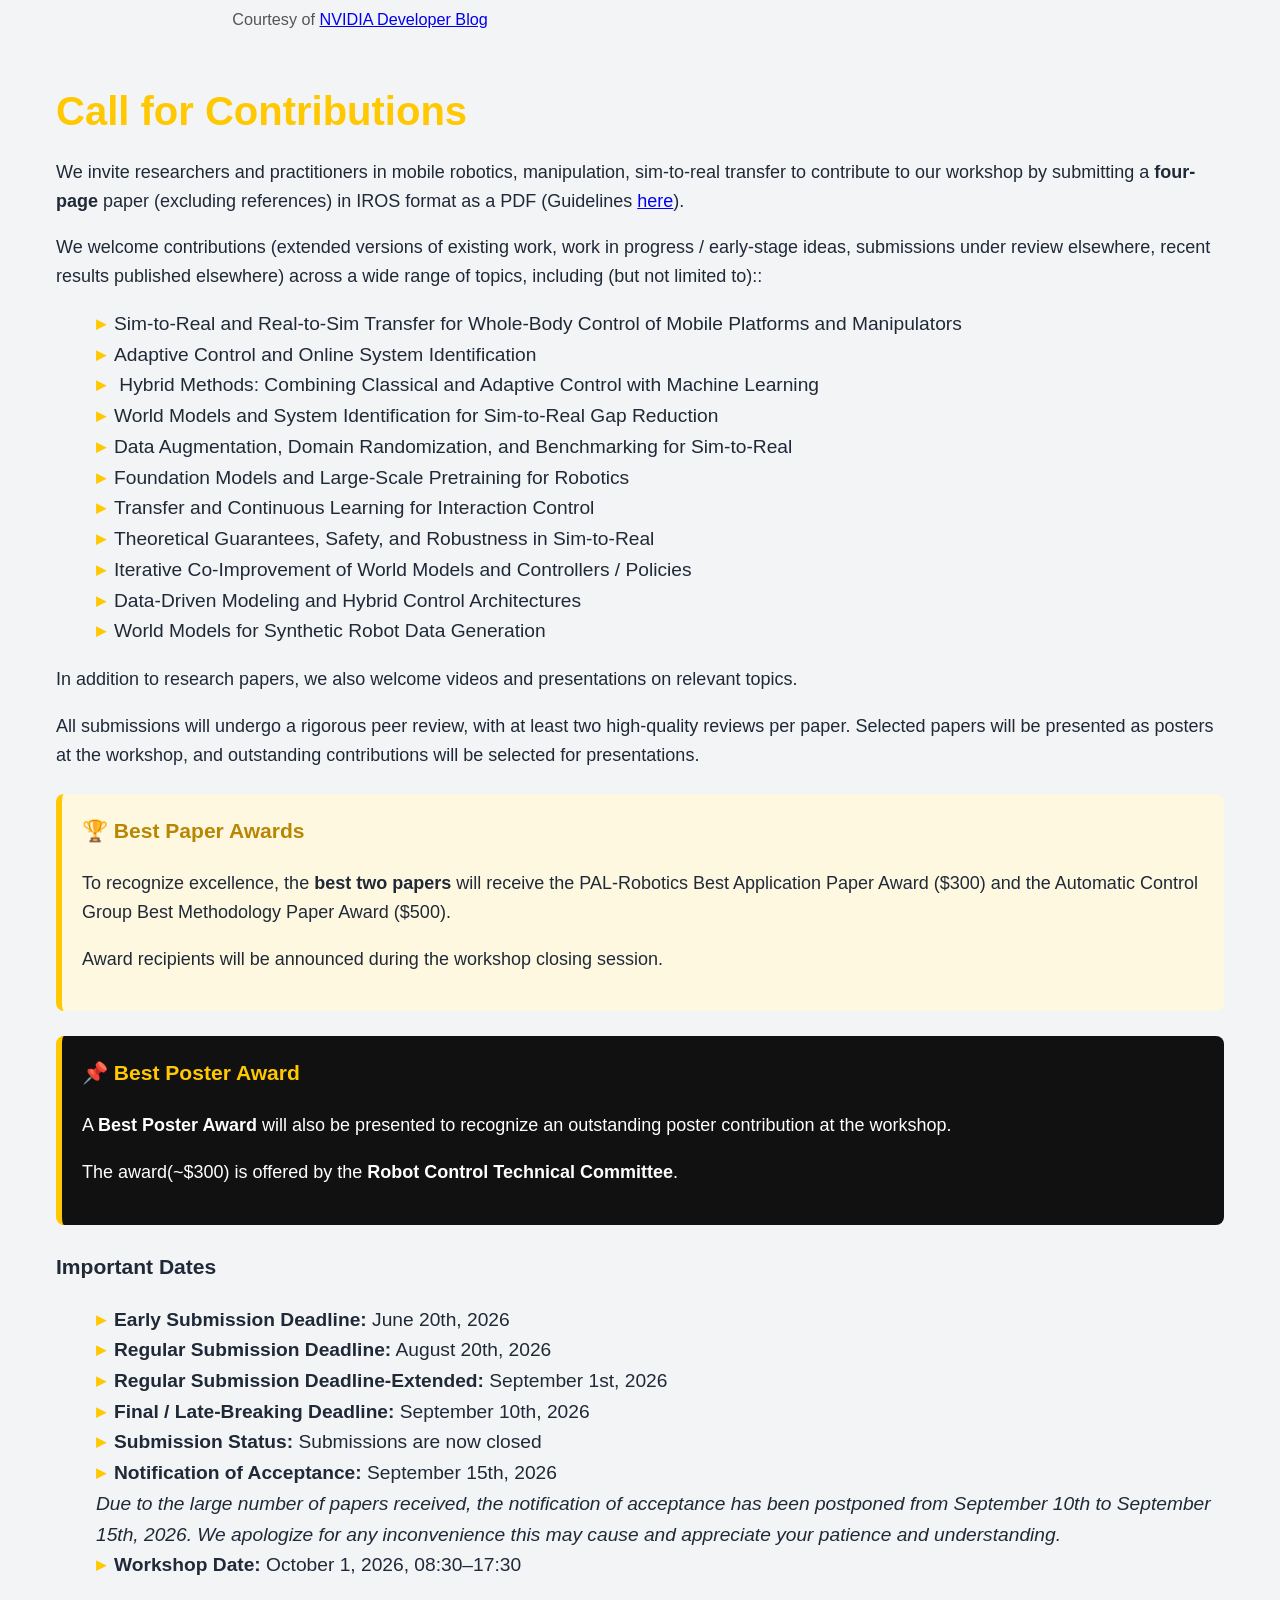
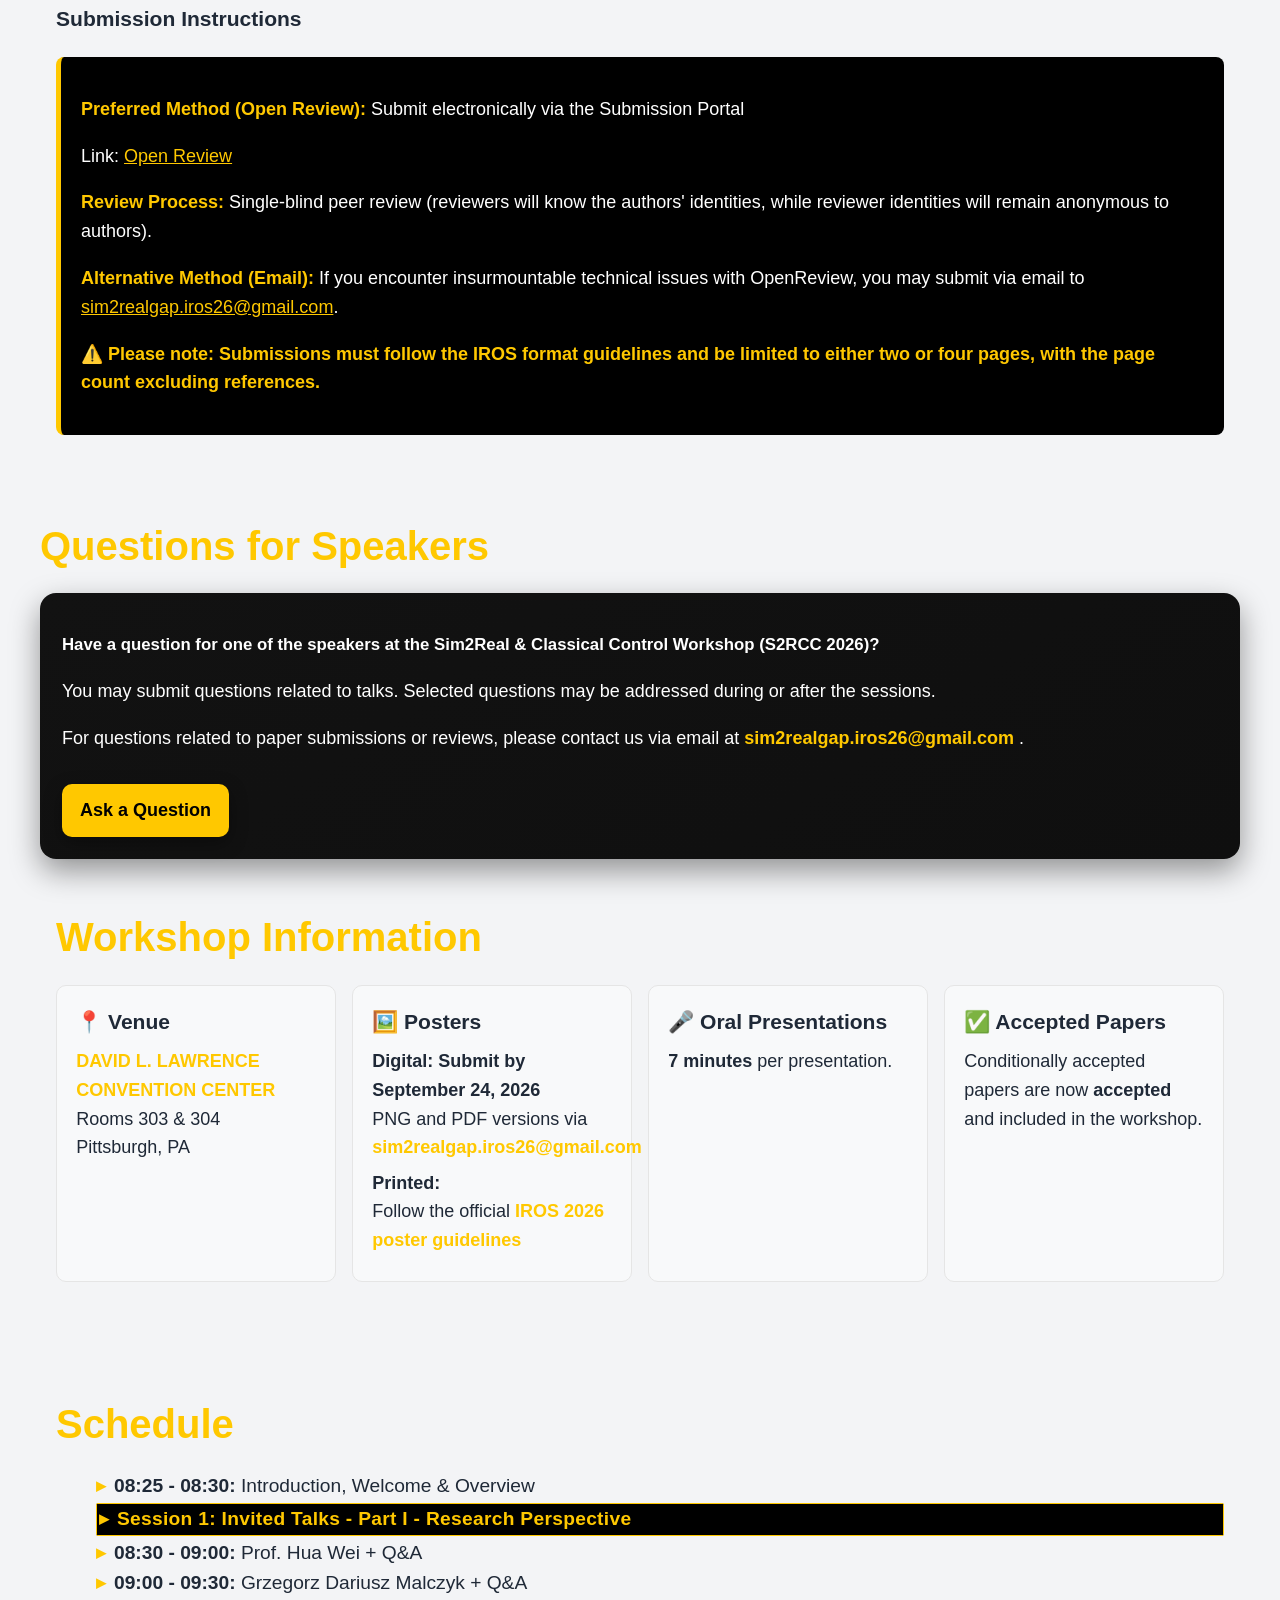
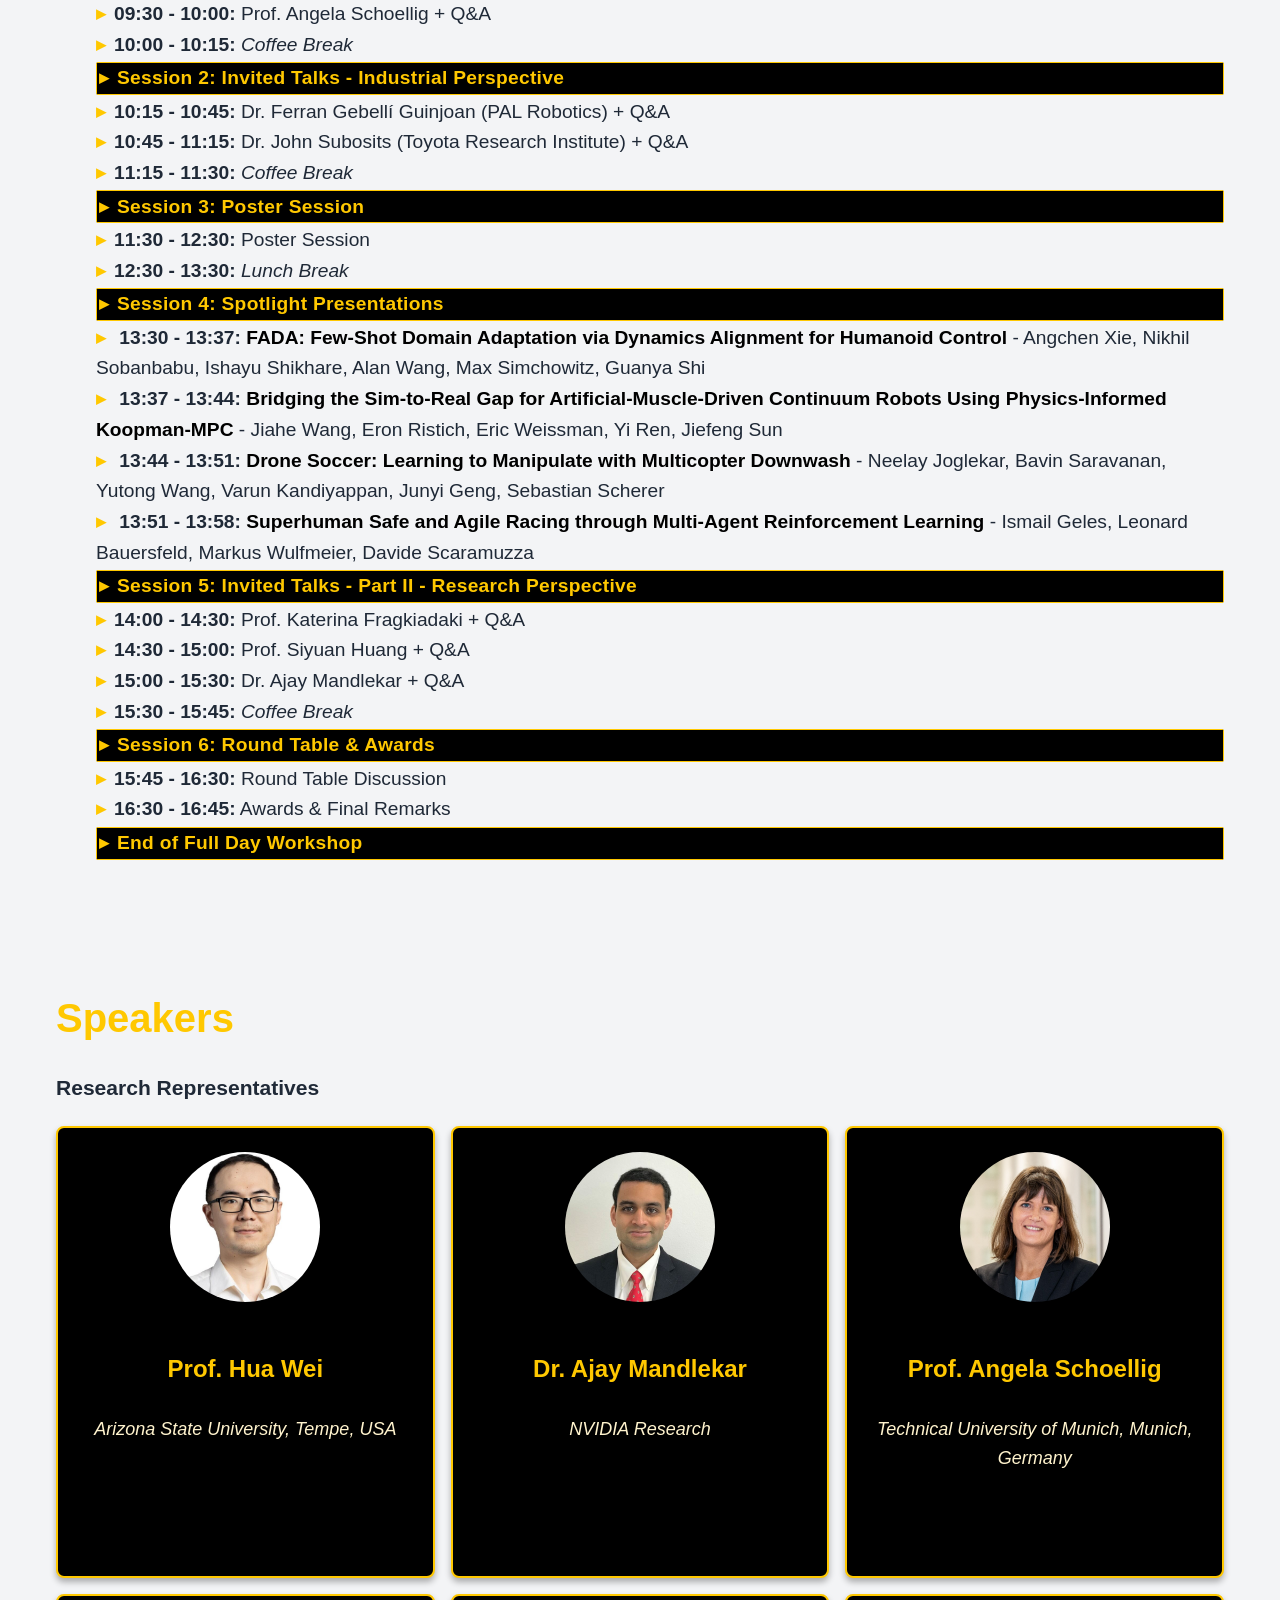
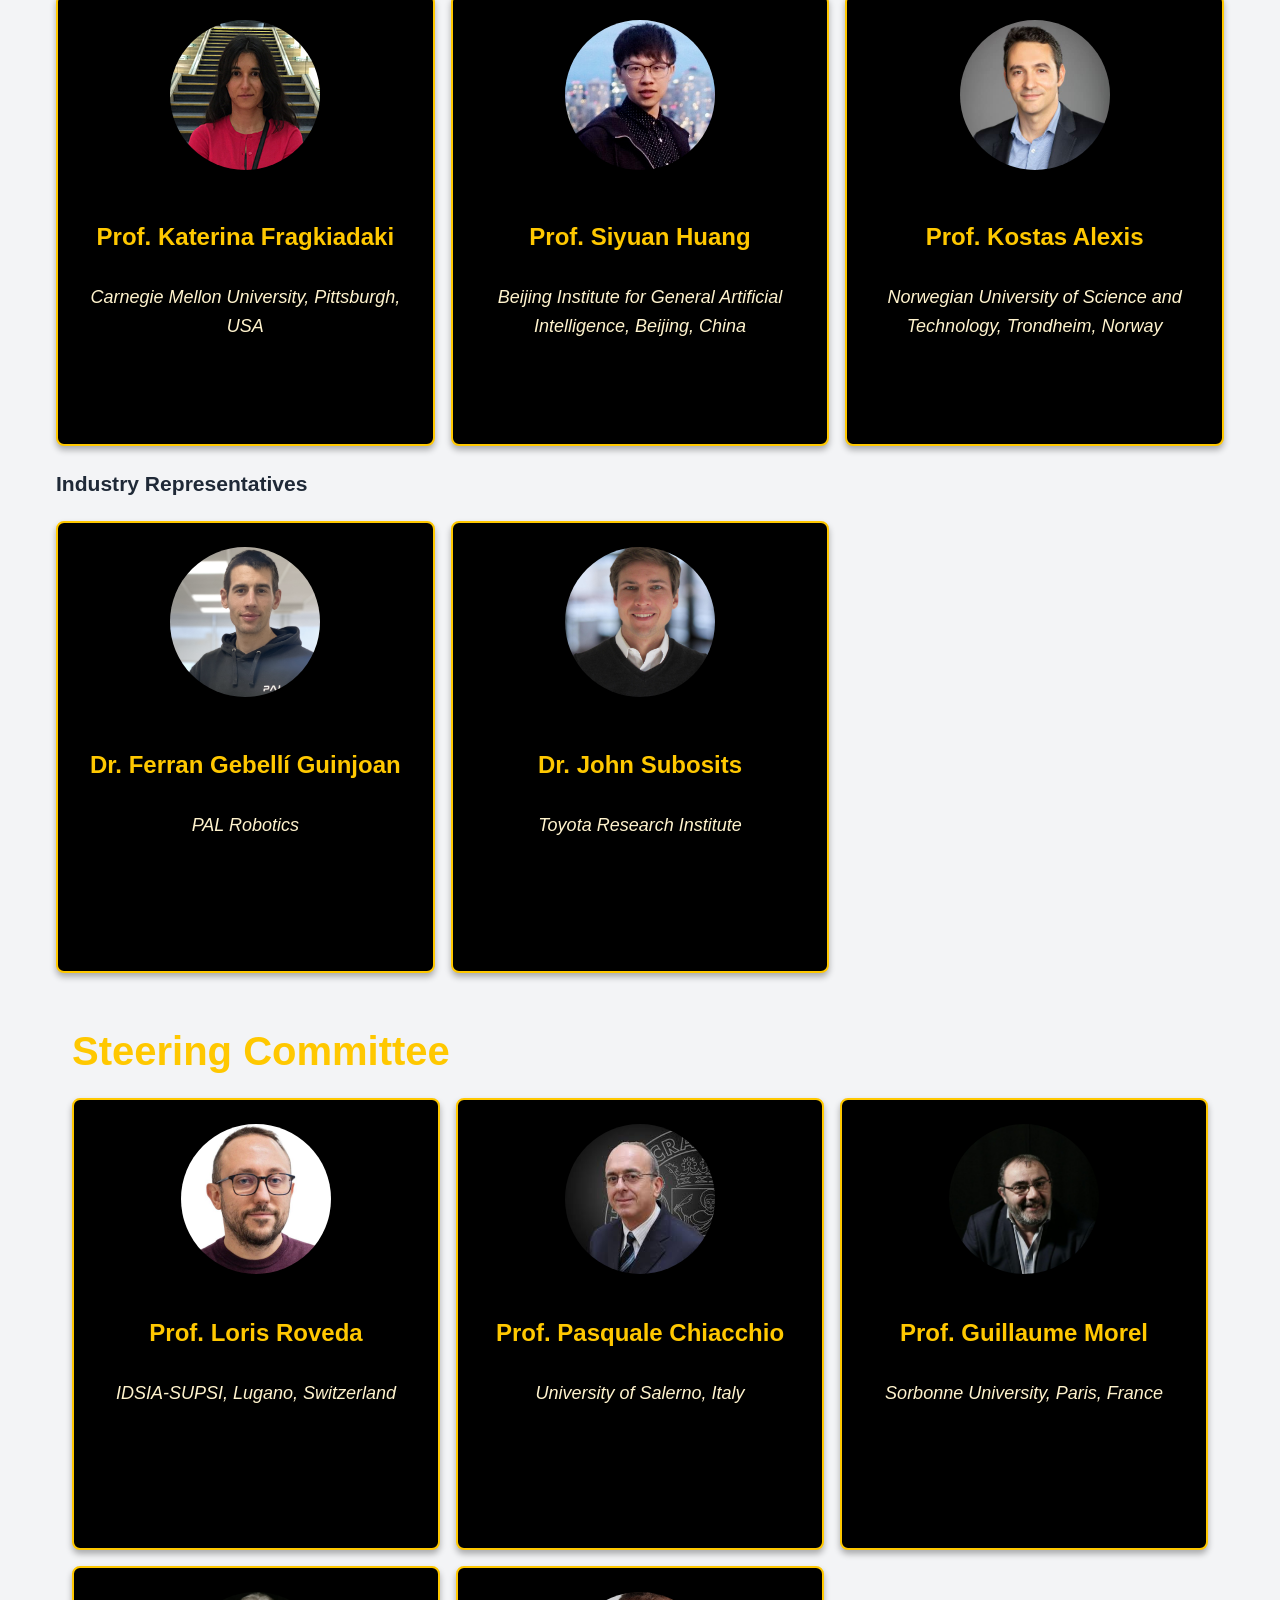
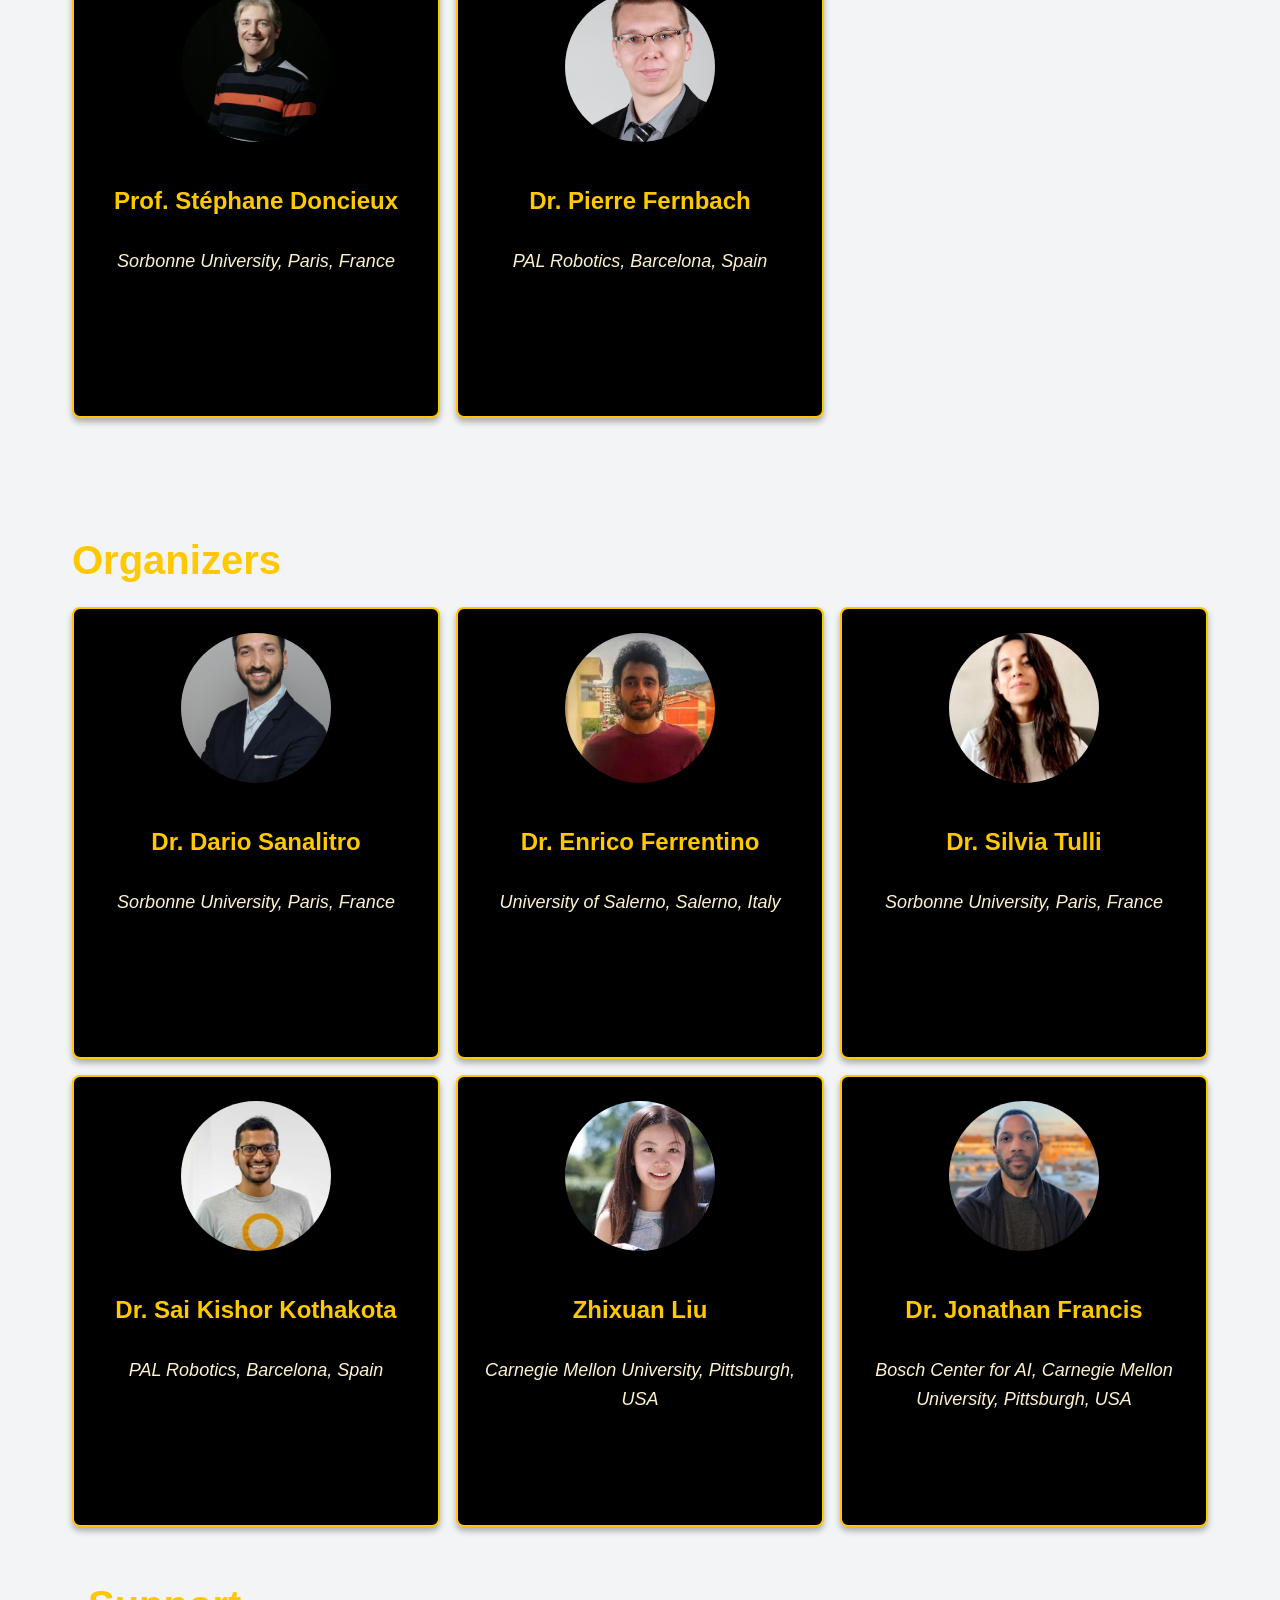
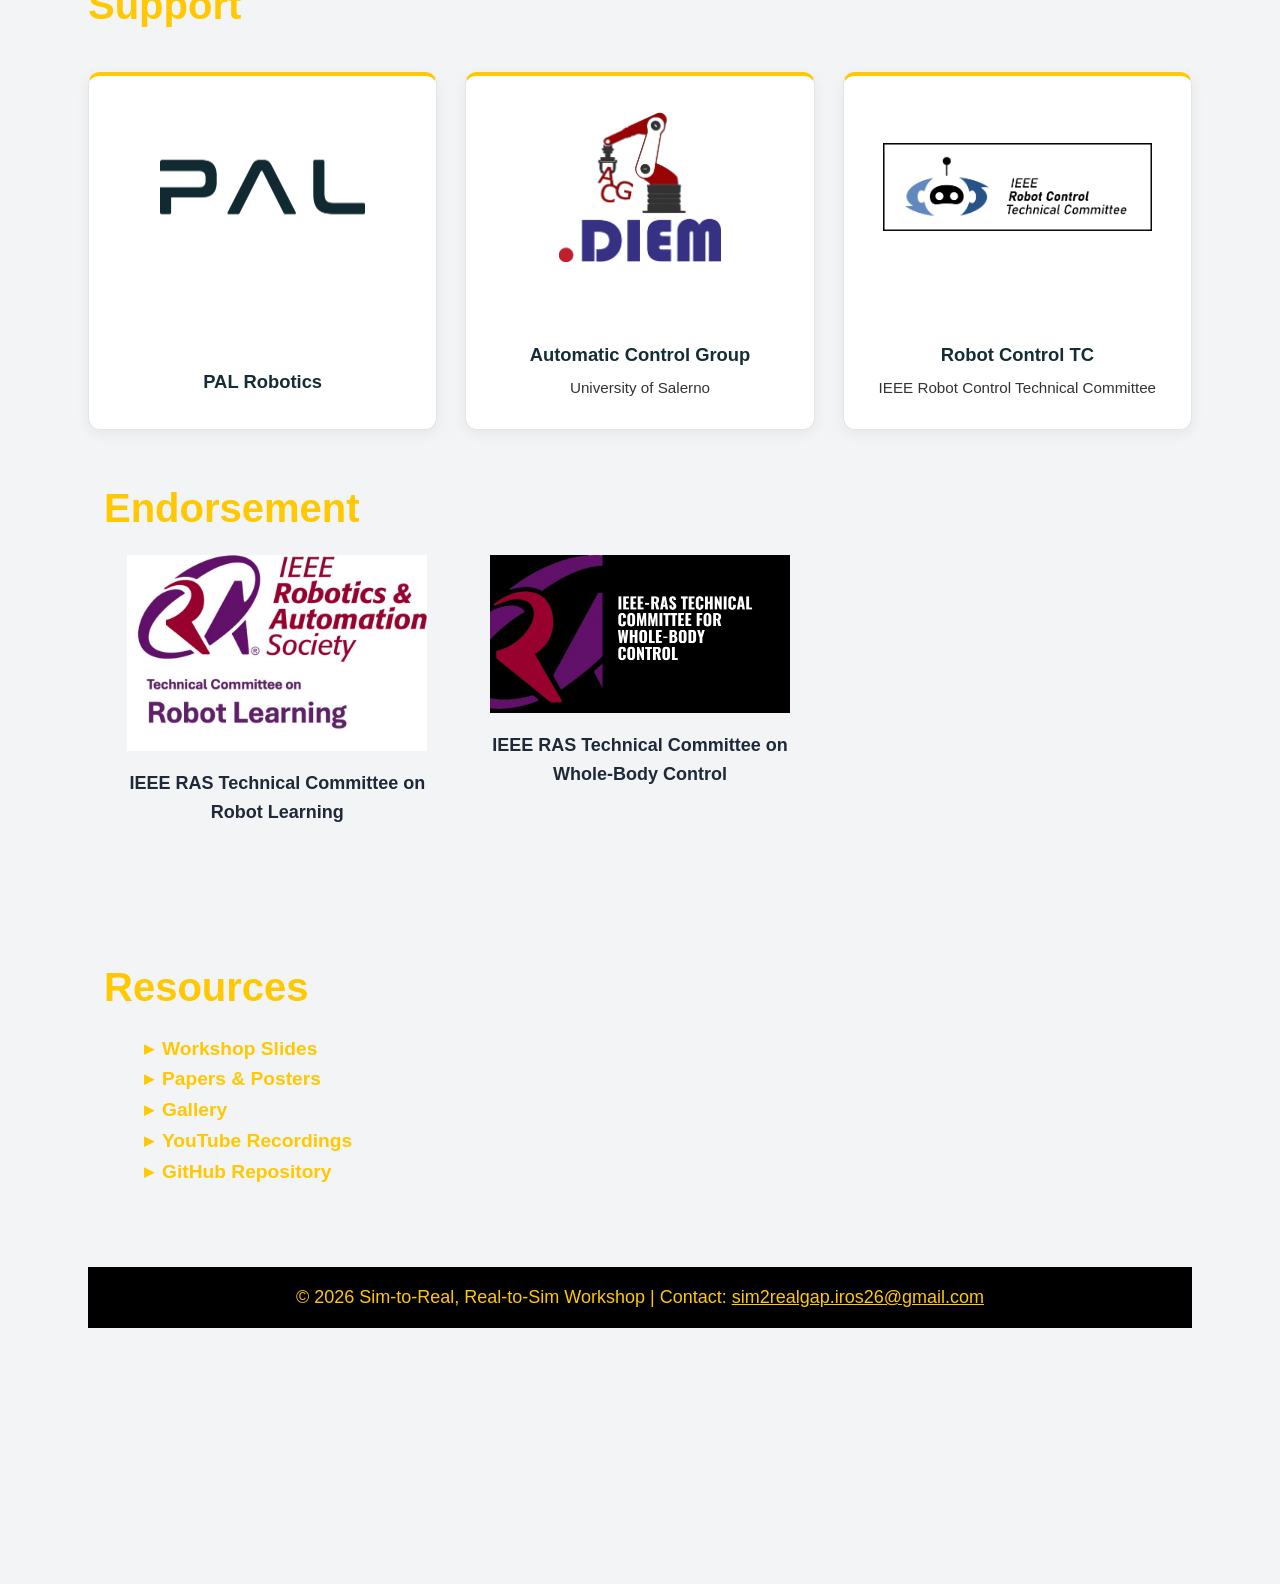
==== commit 2c8aa9cb: "Add files via upload" ====
--- a/index.html
+++ b/index.html
@@ -53,8 +53,8 @@
     <p>Join our workshop to explore state-of-the-art and new research methodologies at the edge between control and sim-to-real transfer.</p>
 
     <p class="hero-date">
-      <strong>October 1, 2026</strong> · David L. Lawrence Convention Center · Pittsburgh, PA
-    </p>
+  <strong>October 6, 2026</strong> · David L. Lawrence Convention Center · Pittsburgh, PA
+</p>
 
     <div style="display: flex; flex-wrap: wrap; gap: 1rem; justify-content: center; margin-top: 1.5rem;">
     <a href="https://2026.ieee-iros.org/" target="_blank" class="btn btn-secondary" rel="noopener noreferrer">
@@ -63,7 +63,8 @@
     <a href="https://openreview.net/group?id=IEEE.org/IROS/2026/Workshop/S2RCC" target="_blank" class="btn" rel="noopener noreferrer">
       Contribute with Your Paper
     </a>
-      
+
+    
     <a href="./posters.html" class="btn" rel="noopener noreferrer">
       Submitted Papers and Posters
     </a>        
@@ -245,7 +246,7 @@
     <li><strong>09:00 - 09:30:</strong> Grzegorz Dariusz Malczyk + Q&A</li>
     <li><strong>09:30 - 10:00:</strong> Prof. Angela Schoellig + Q&A</li>
     <li><strong>10:00 - 10:15:</strong> <em>Coffee Break</em></li>
-
+    
     <li class="session-title">Session 2: Invited Talks - Industrial Perspective</li>
     <li><strong>10:15 - 10:45:</strong> Dr. Ferran Gebellí Guinjoan (PAL Robotics) + Q&A</li>
     <li><strong>10:45 - 11:15:</strong> Dr. John Subosits (Toyota Research Institute) + Q&A</li>
@@ -595,7 +596,7 @@
     <ul class="list">
       <li><a href="#" class="btn-link">Workshop Slides</a></li>
       <li><a href="posters.html" class="btn-link">Papers & Posters</a></li>
-      <li><a href="#" class="btn-link">Gallery</a></li>
+      <li><a href="gallery.html" class="btn-link">Gallery</a></li>
       <li><a href="#" class="btn-link">YouTube Recordings</a></li>
       <li><a href="#" class="btn-link">GitHub Repository</a></li>
 
@@ -608,4 +609,4 @@
   </footer>
 
 </body>
-</html>
+</html>
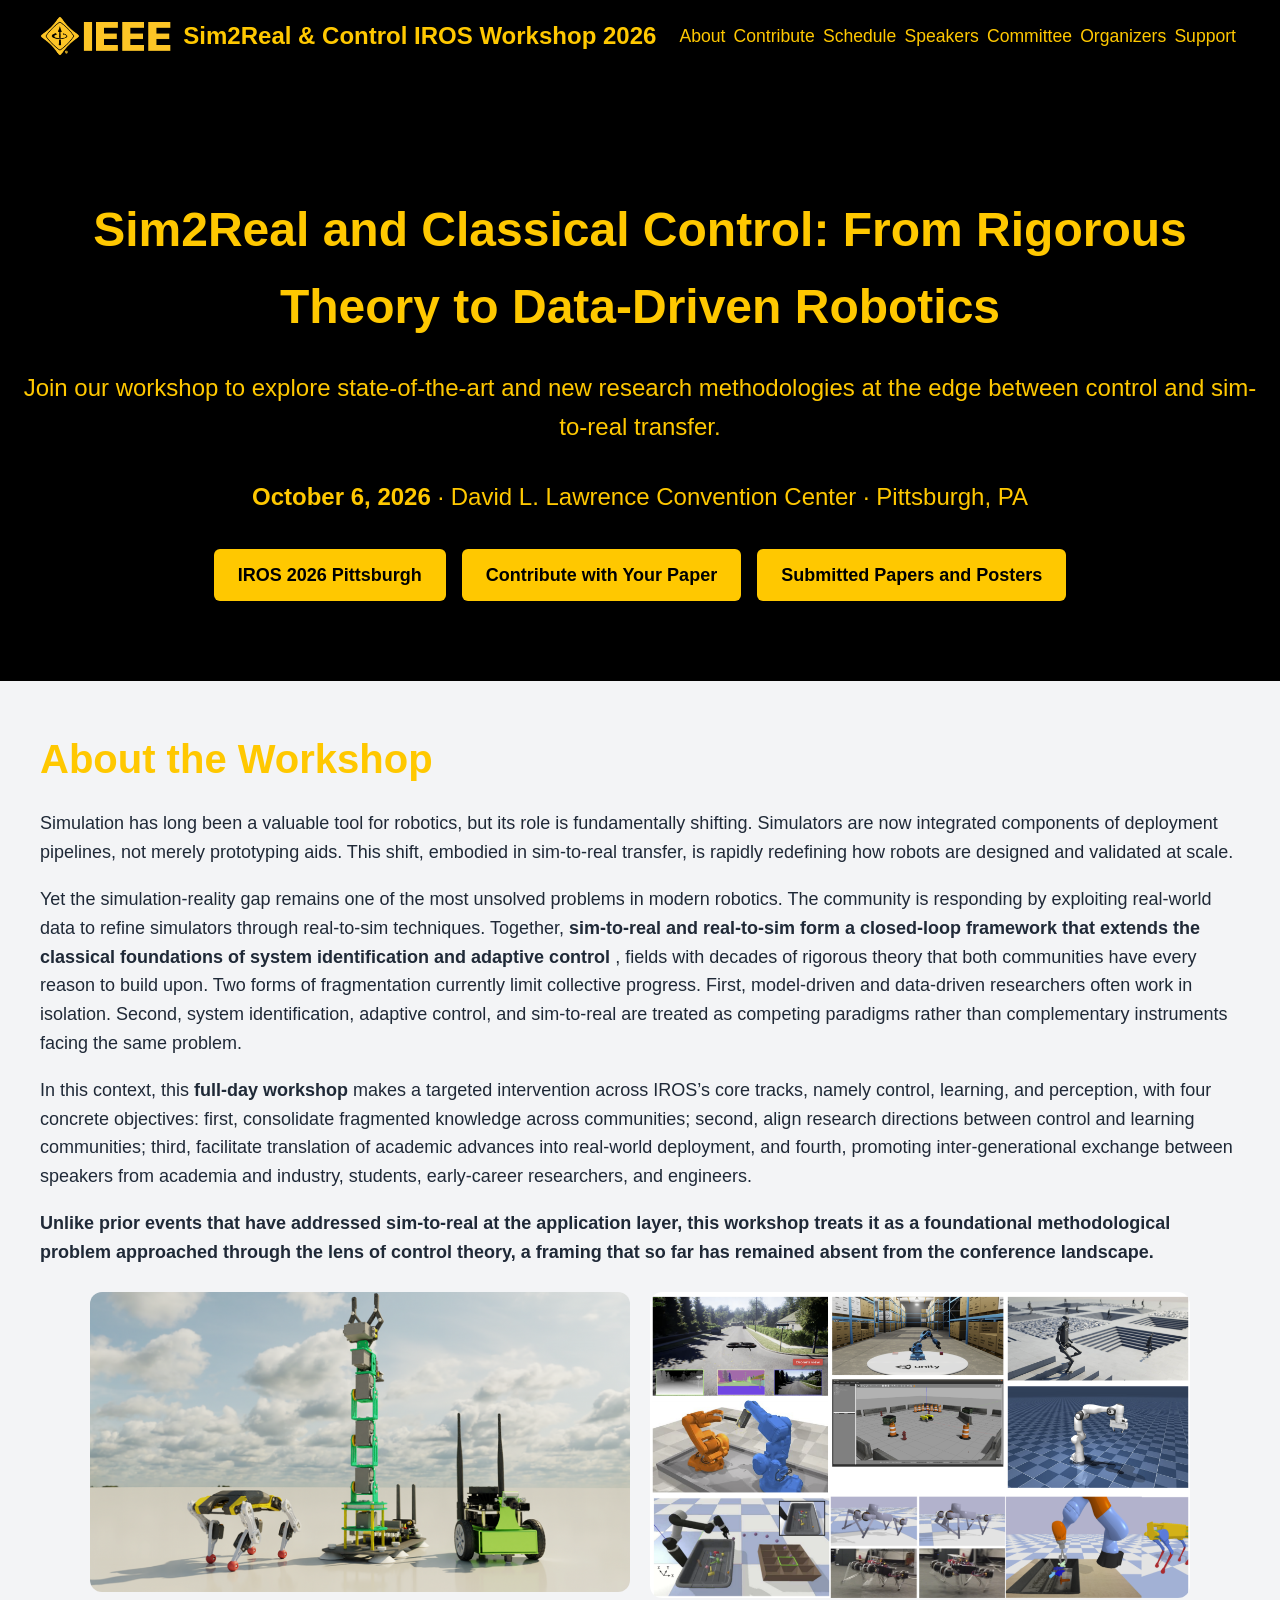
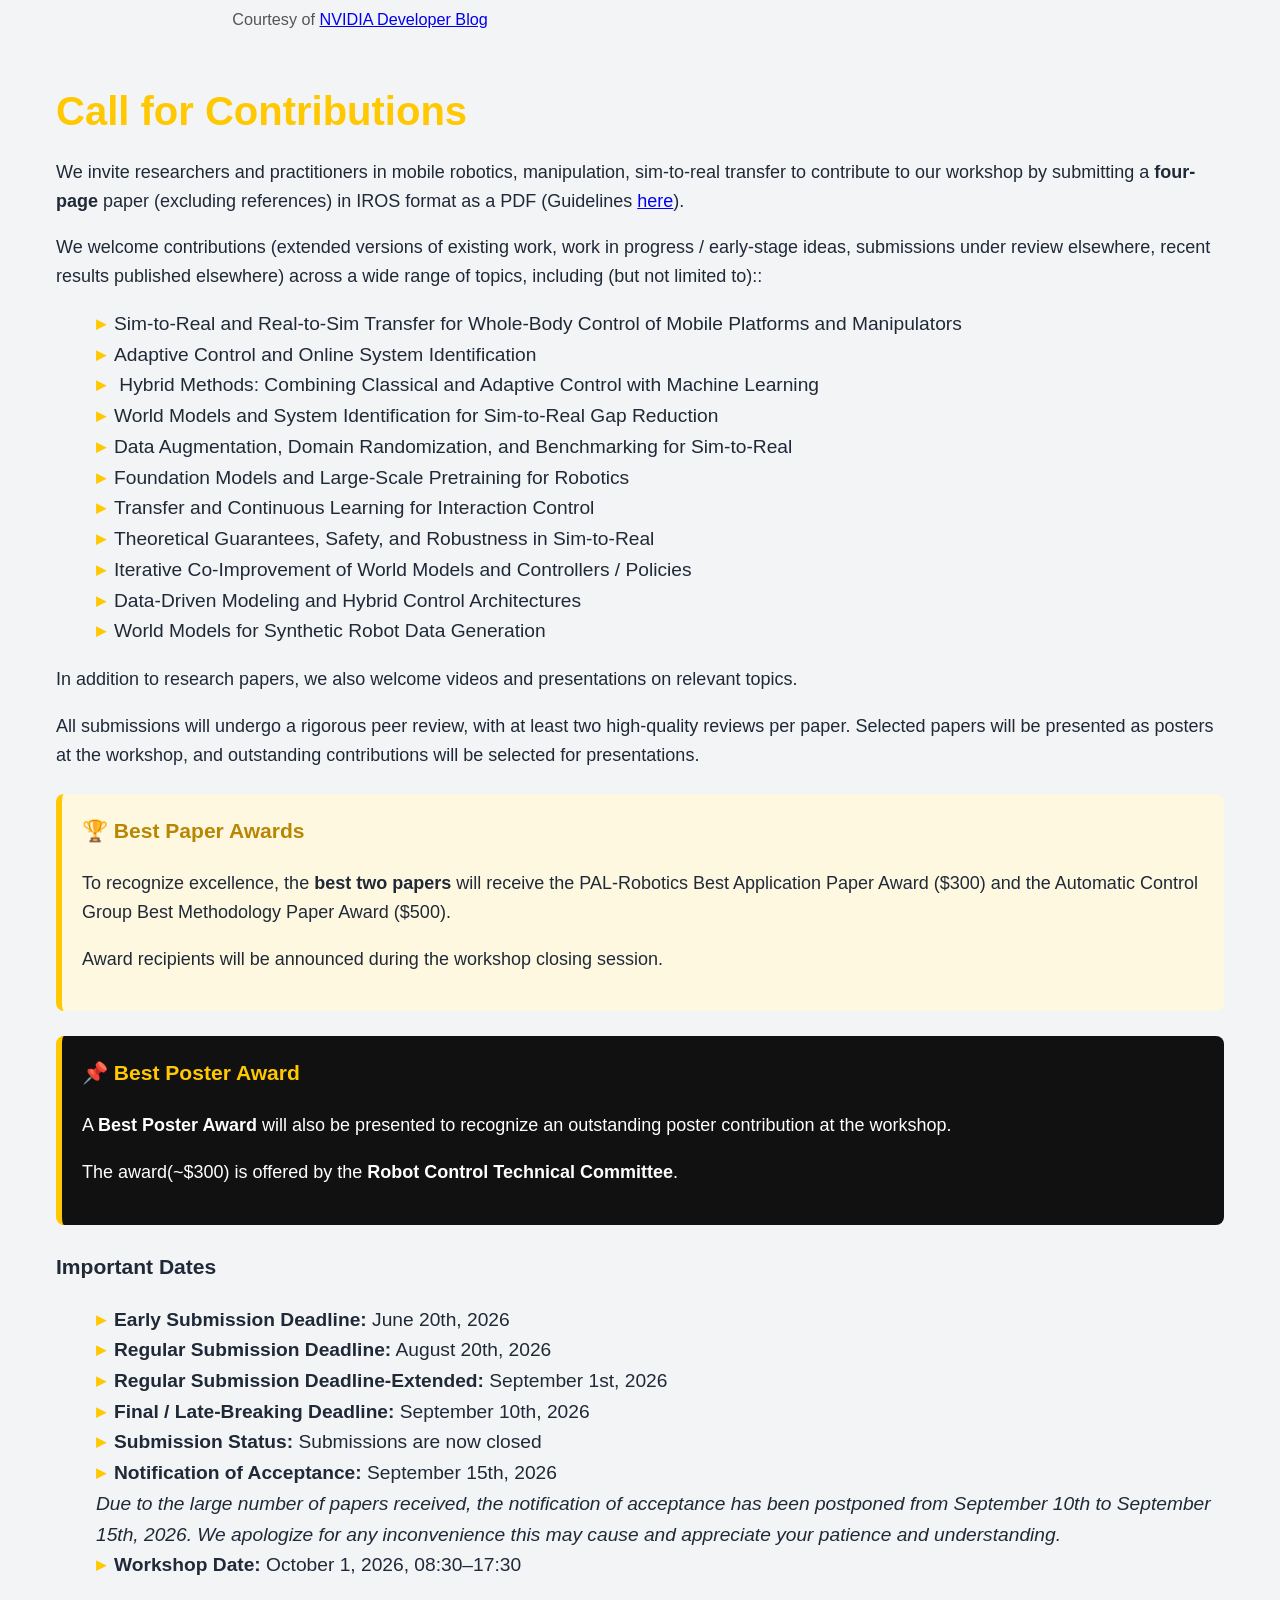
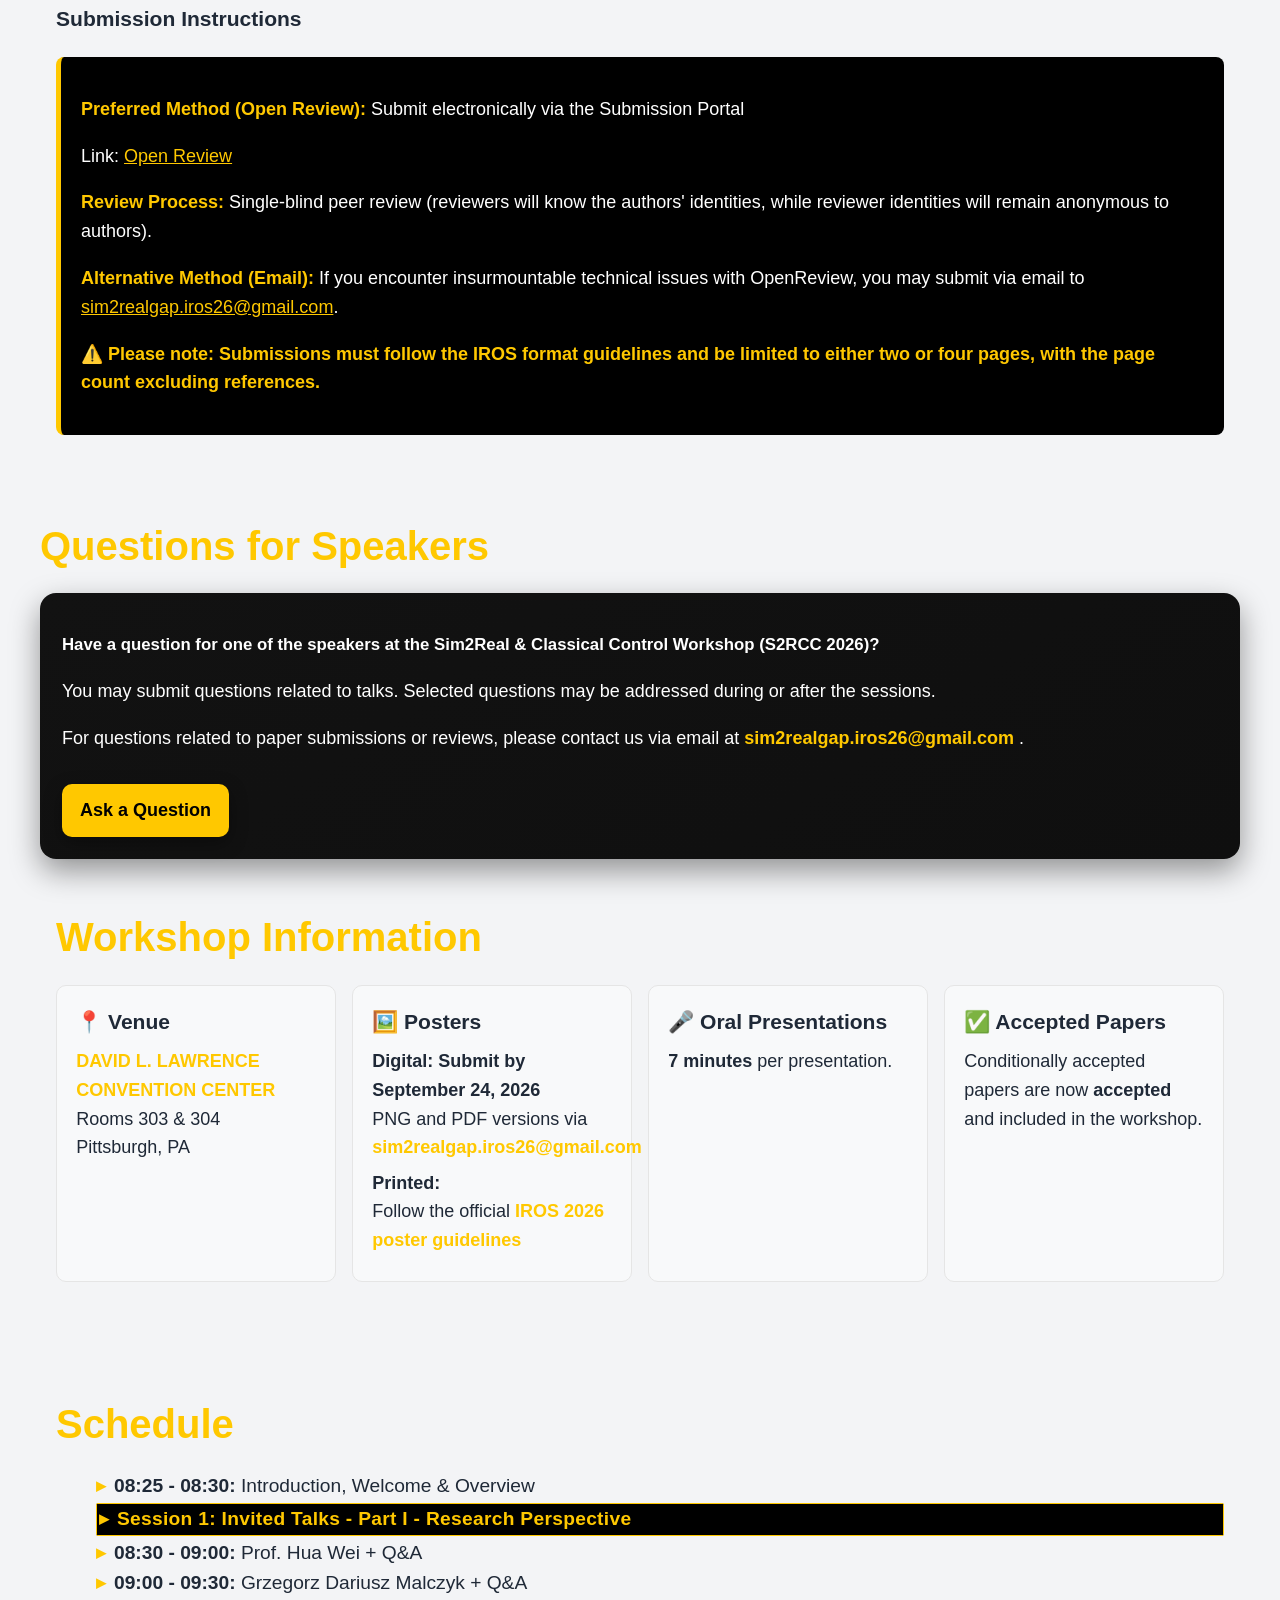
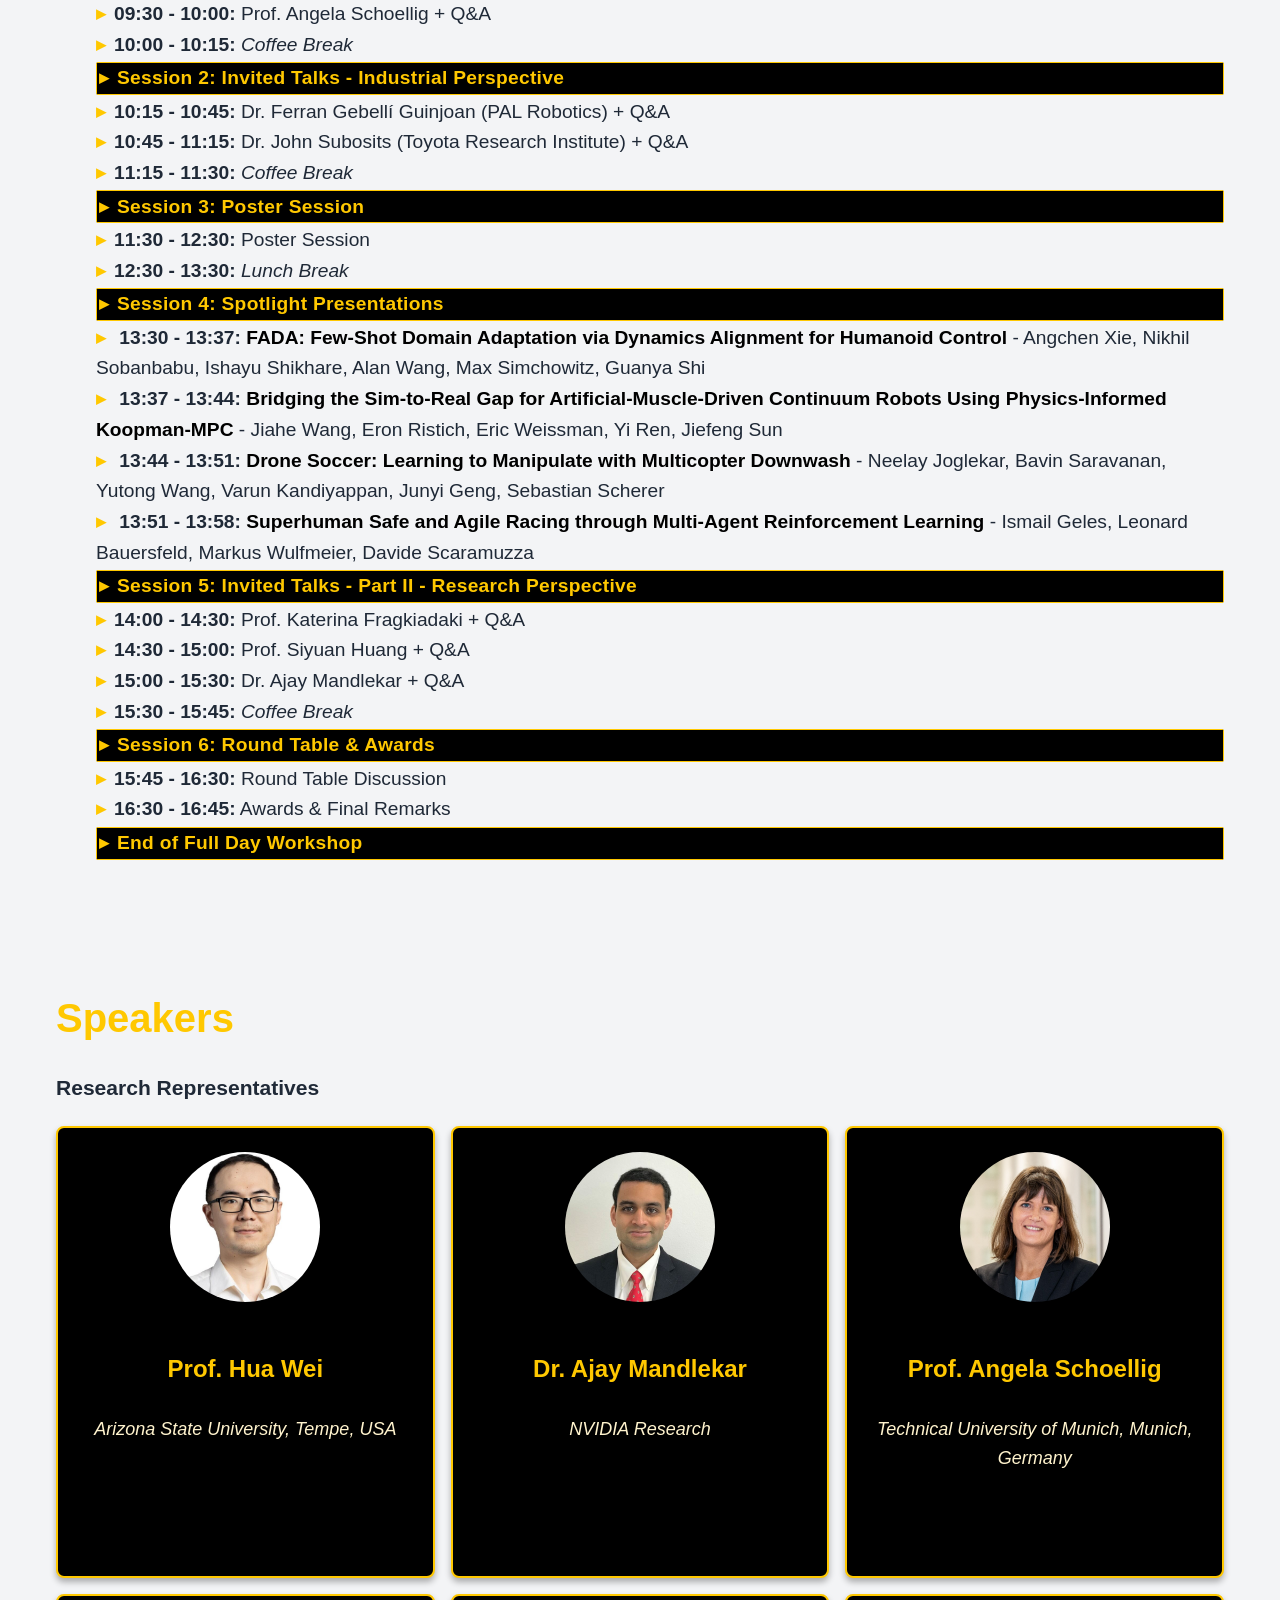
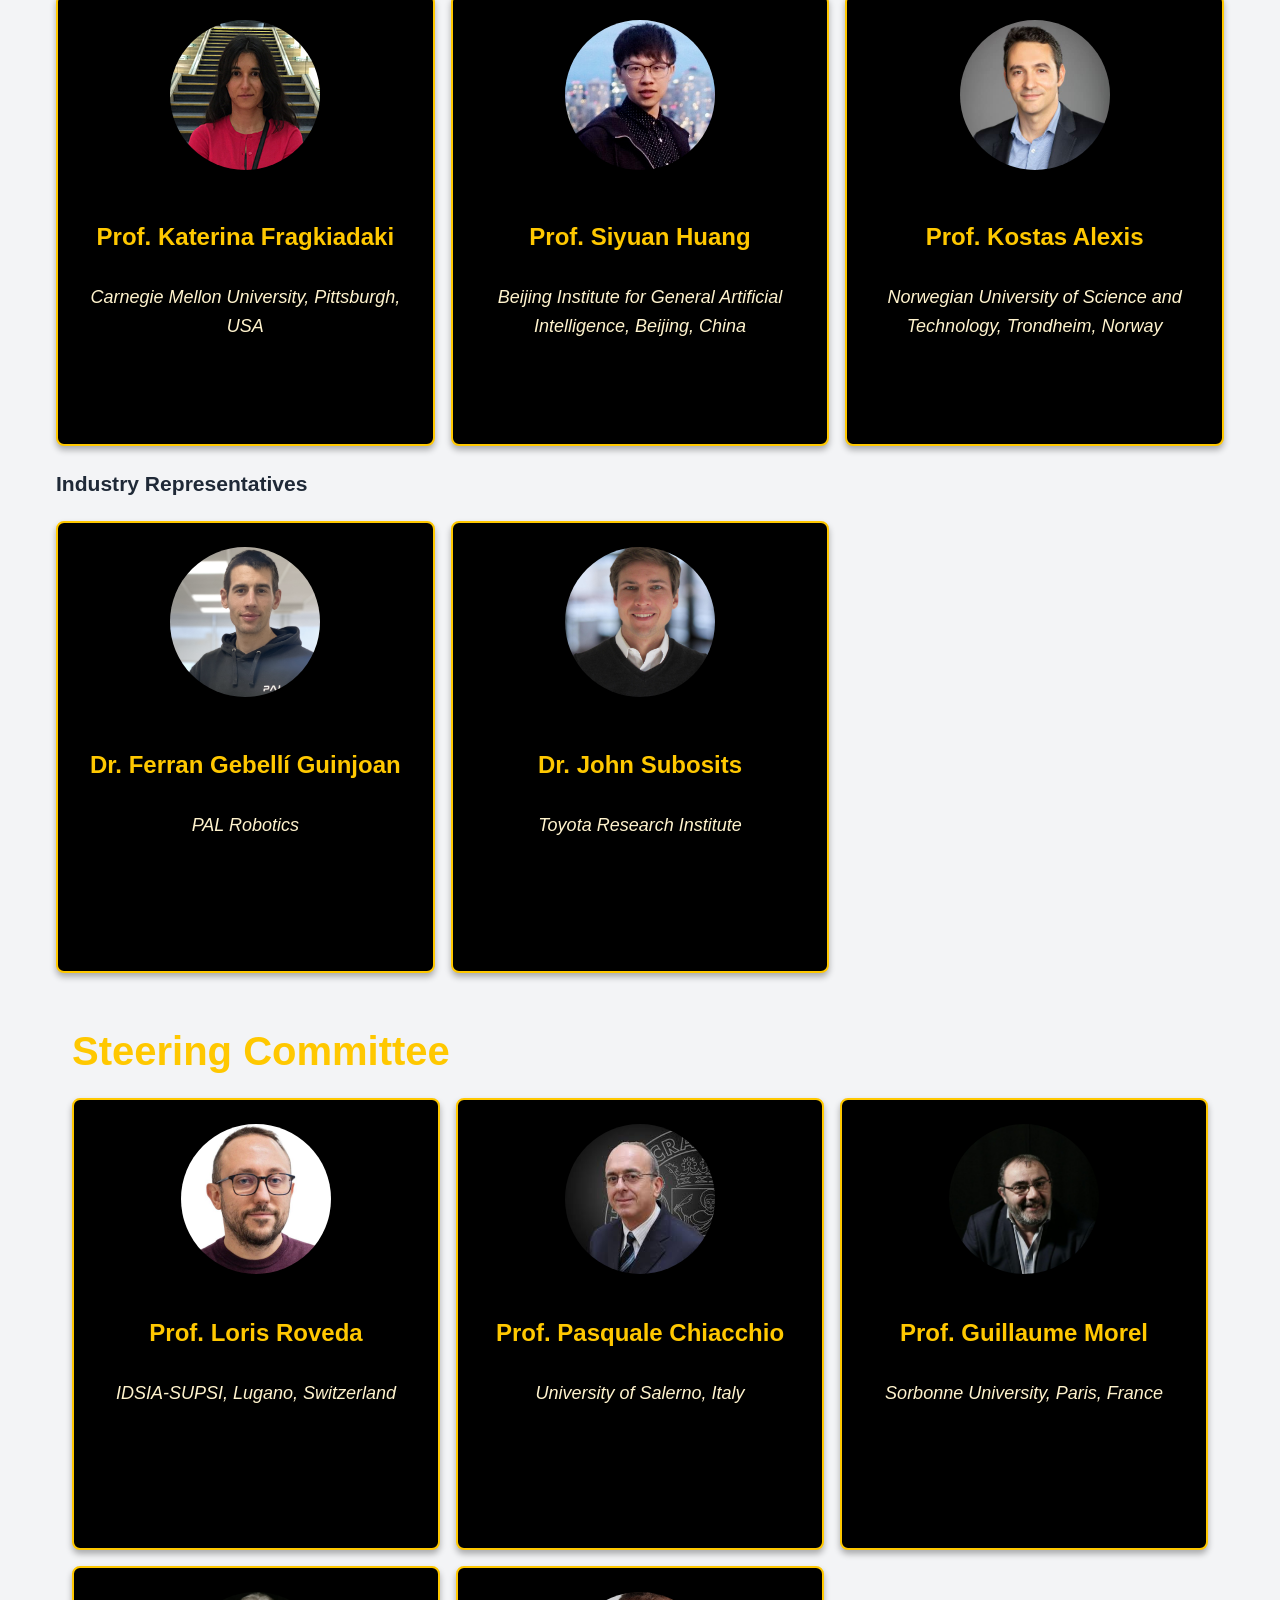
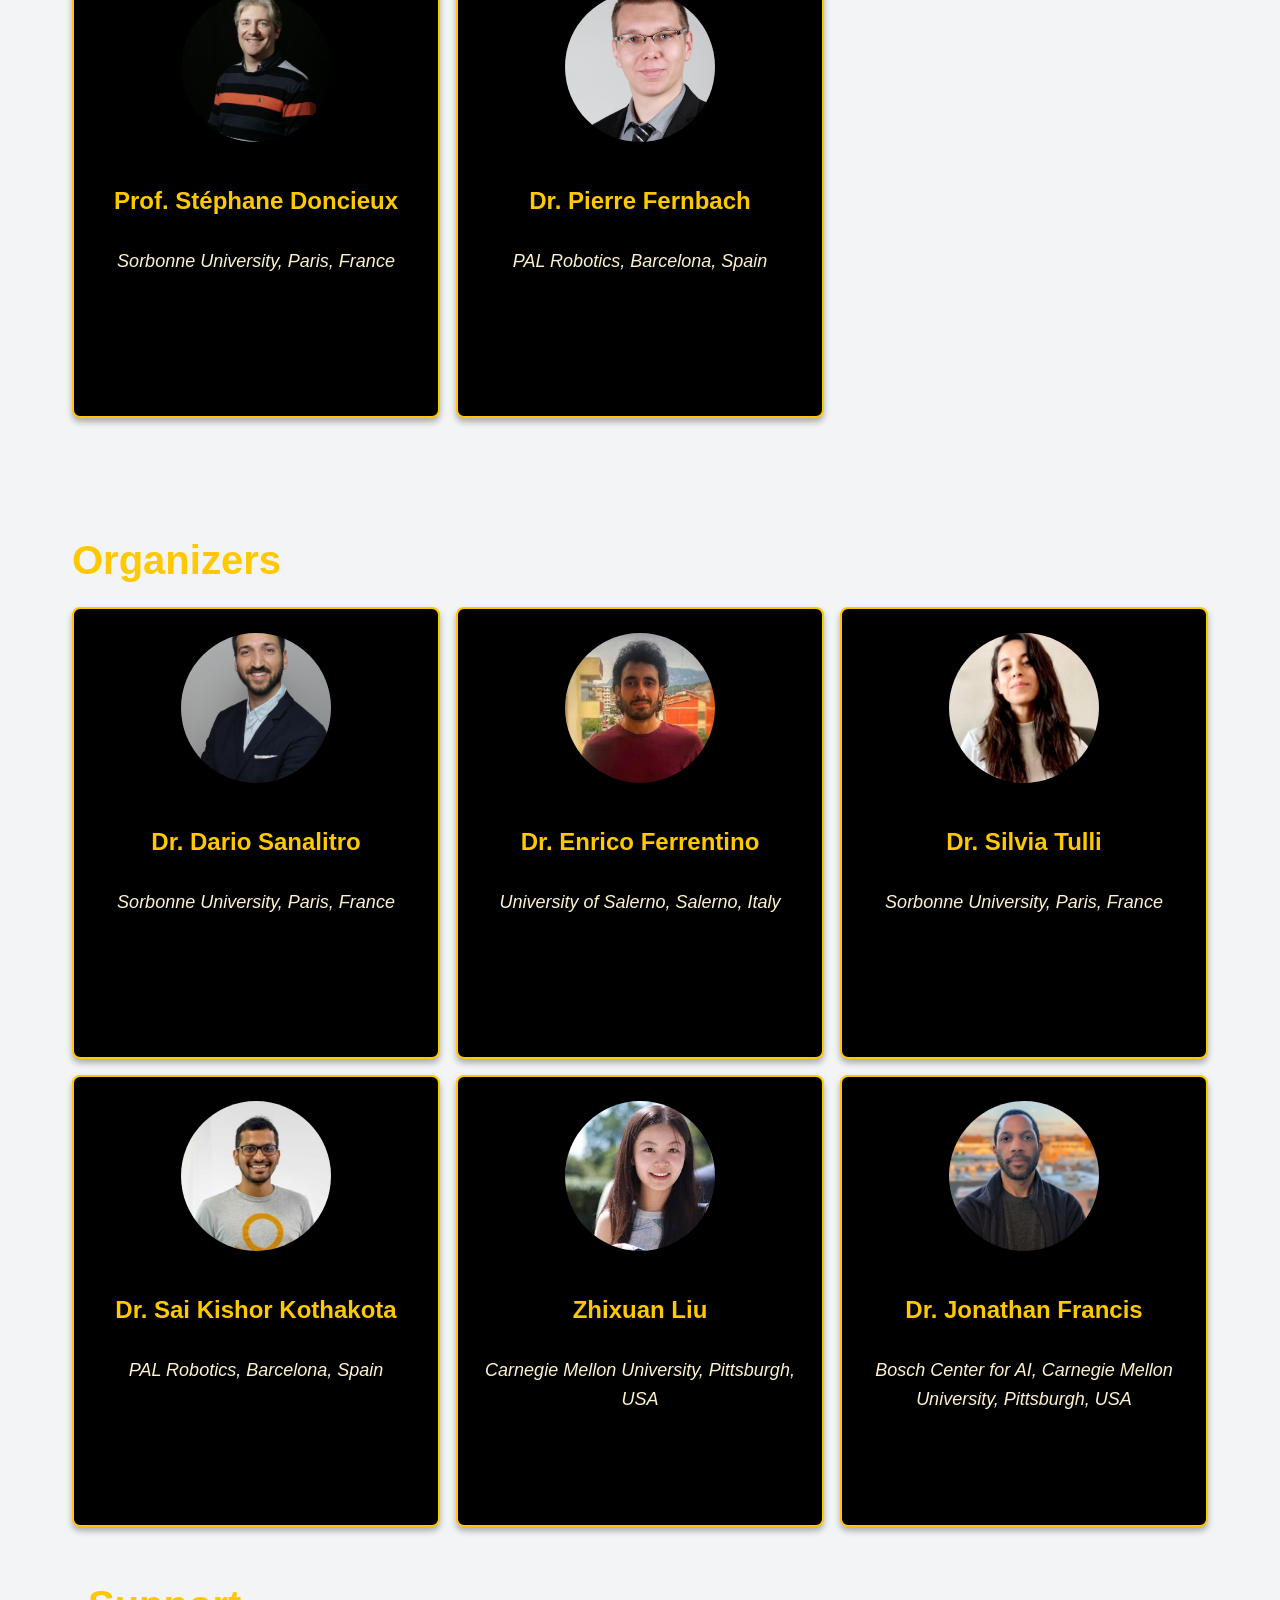
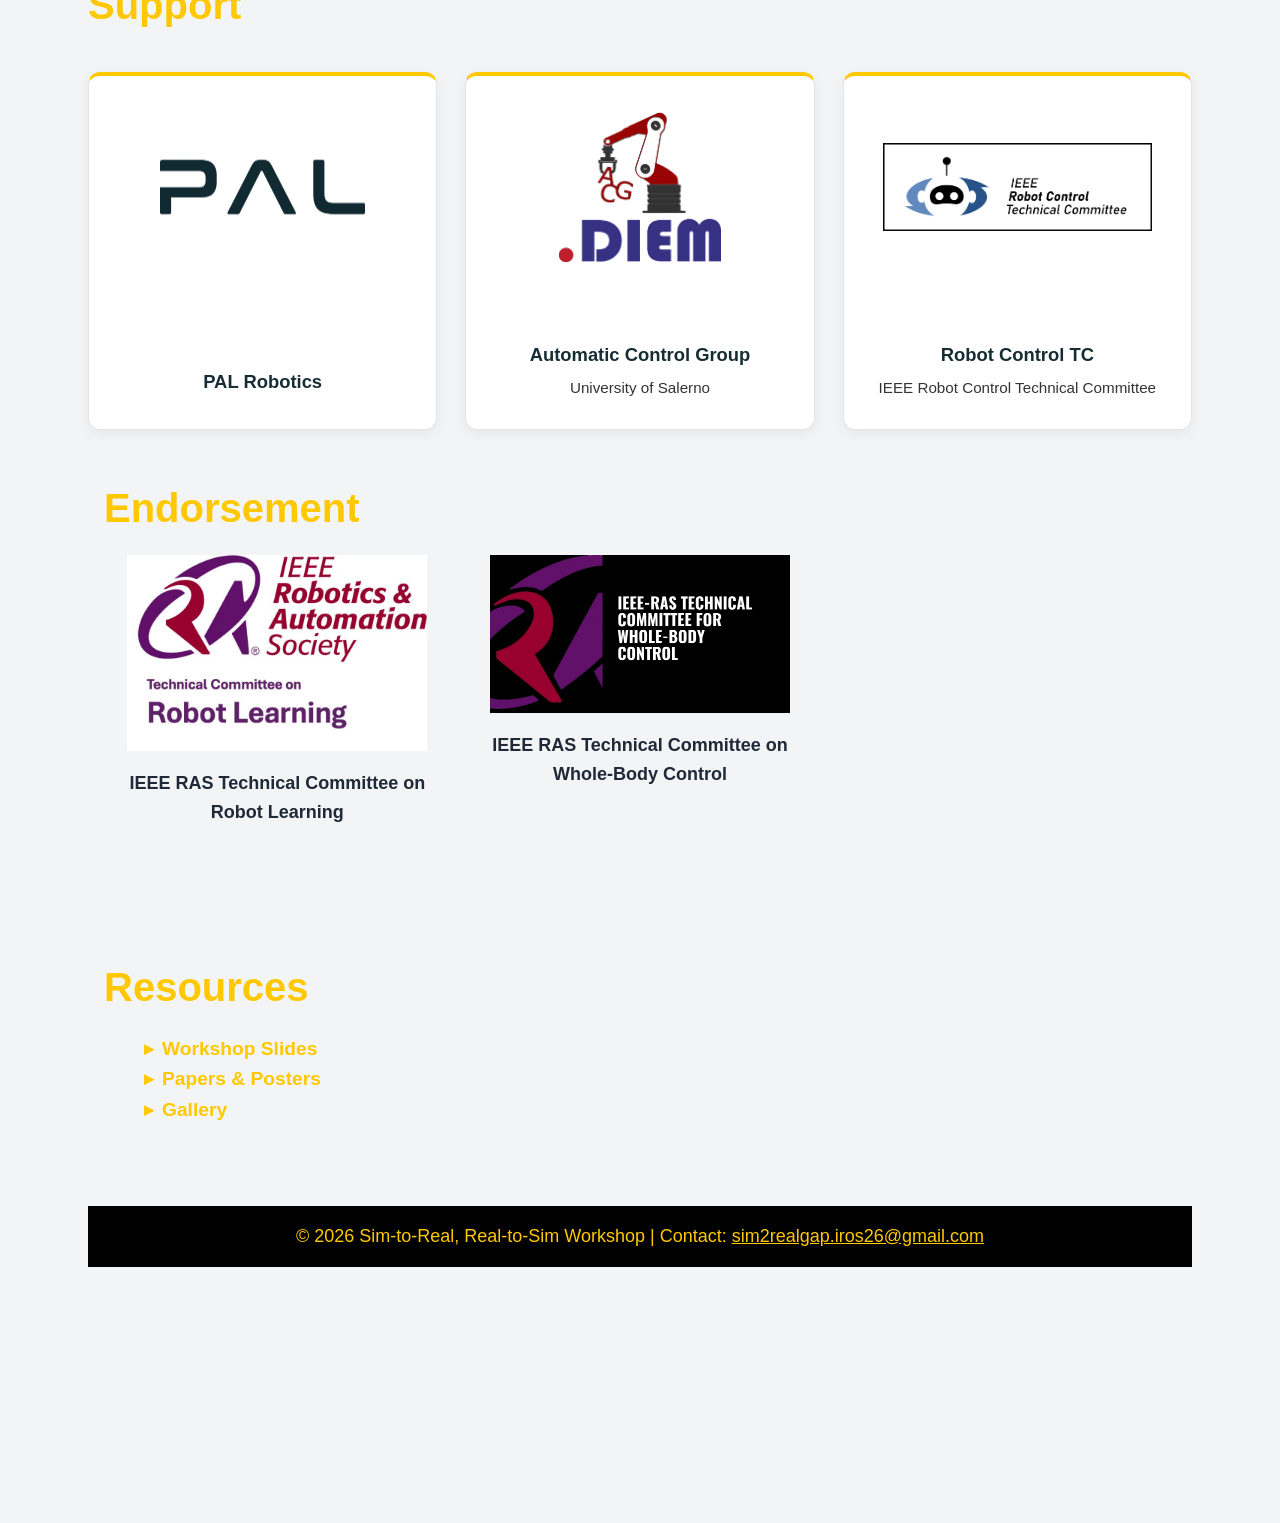
==== commit 899fc1cc: "Update index.html" ====
--- a/index.html
+++ b/index.html
@@ -597,8 +597,6 @@
       <li><a href="#" class="btn-link">Workshop Slides</a></li>
       <li><a href="posters.html" class="btn-link">Papers & Posters</a></li>
       <li><a href="gallery.html" class="btn-link">Gallery</a></li>
-      <li><a href="#" class="btn-link">YouTube Recordings</a></li>
-      <li><a href="#" class="btn-link">GitHub Repository</a></li>
 
     </ul>
   </section>
@@ -609,4 +607,4 @@
   </footer>
 
 </body>
-</html>+</html>
